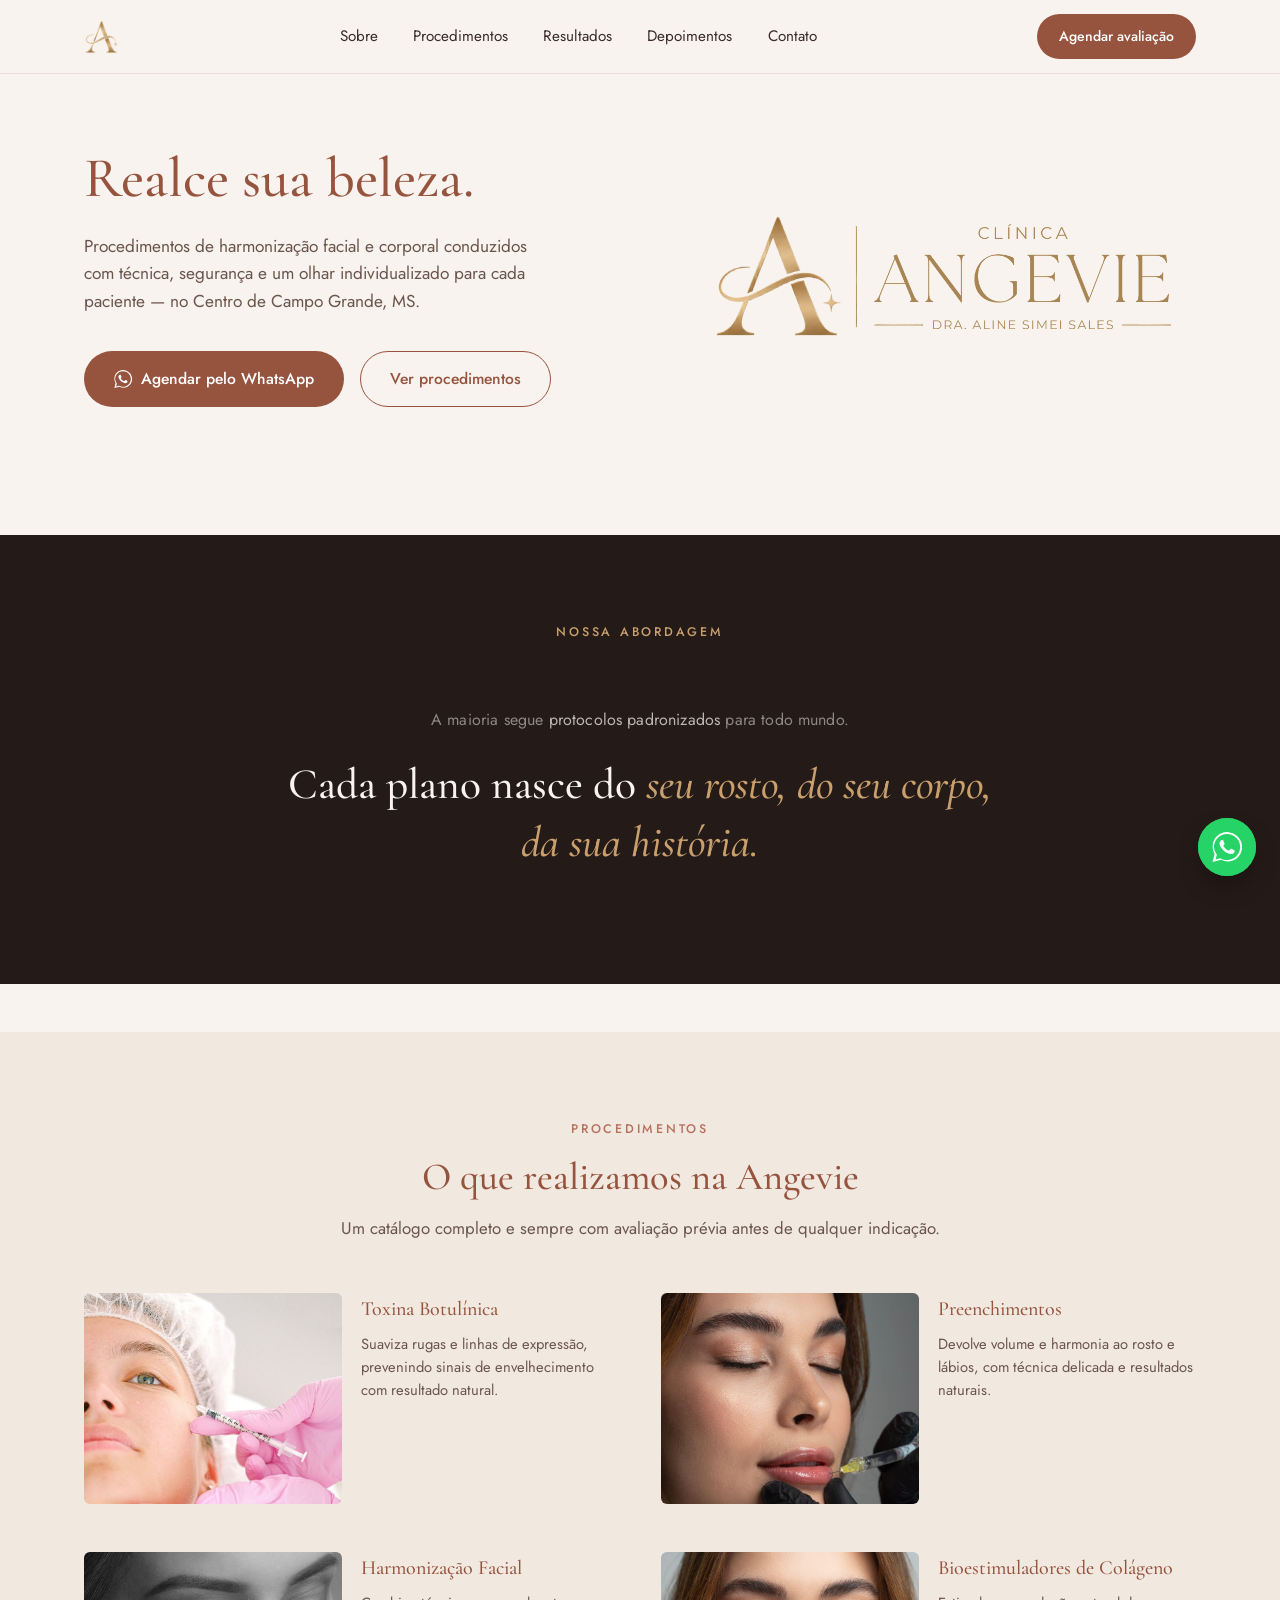
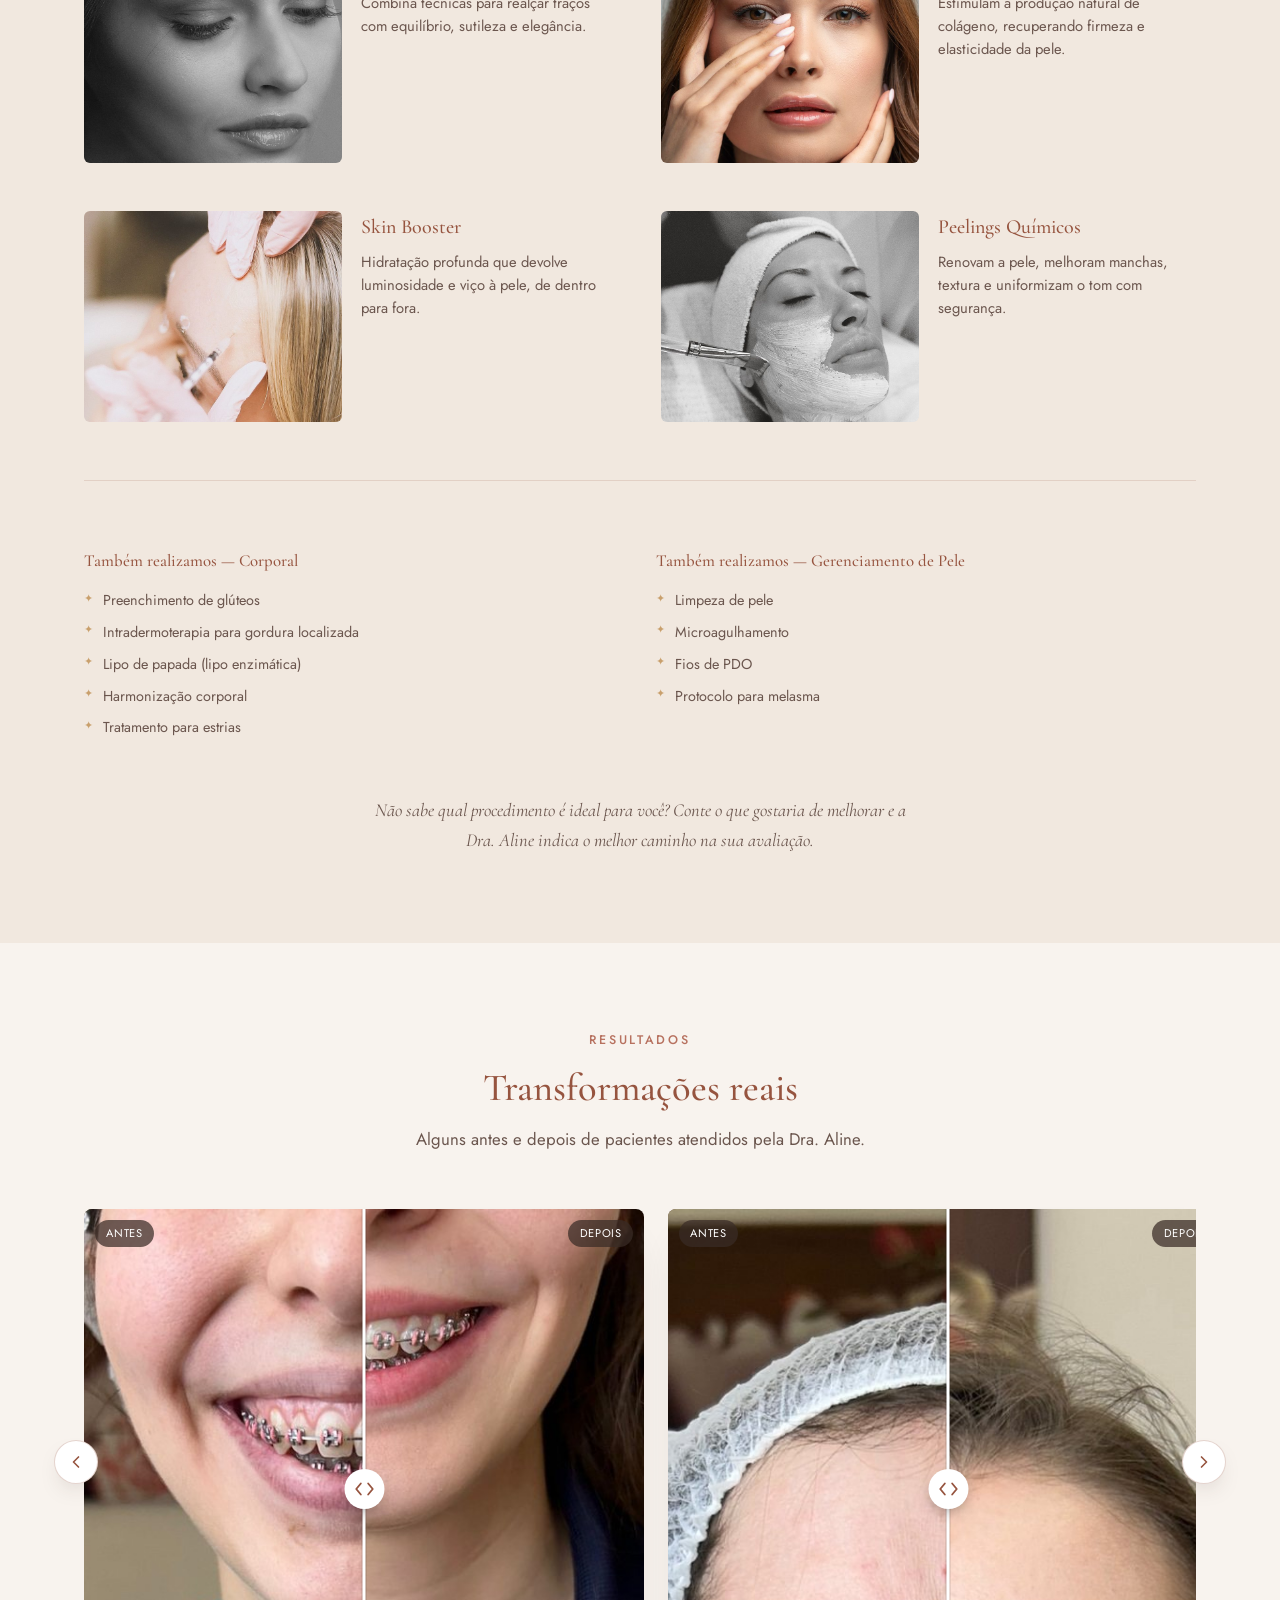
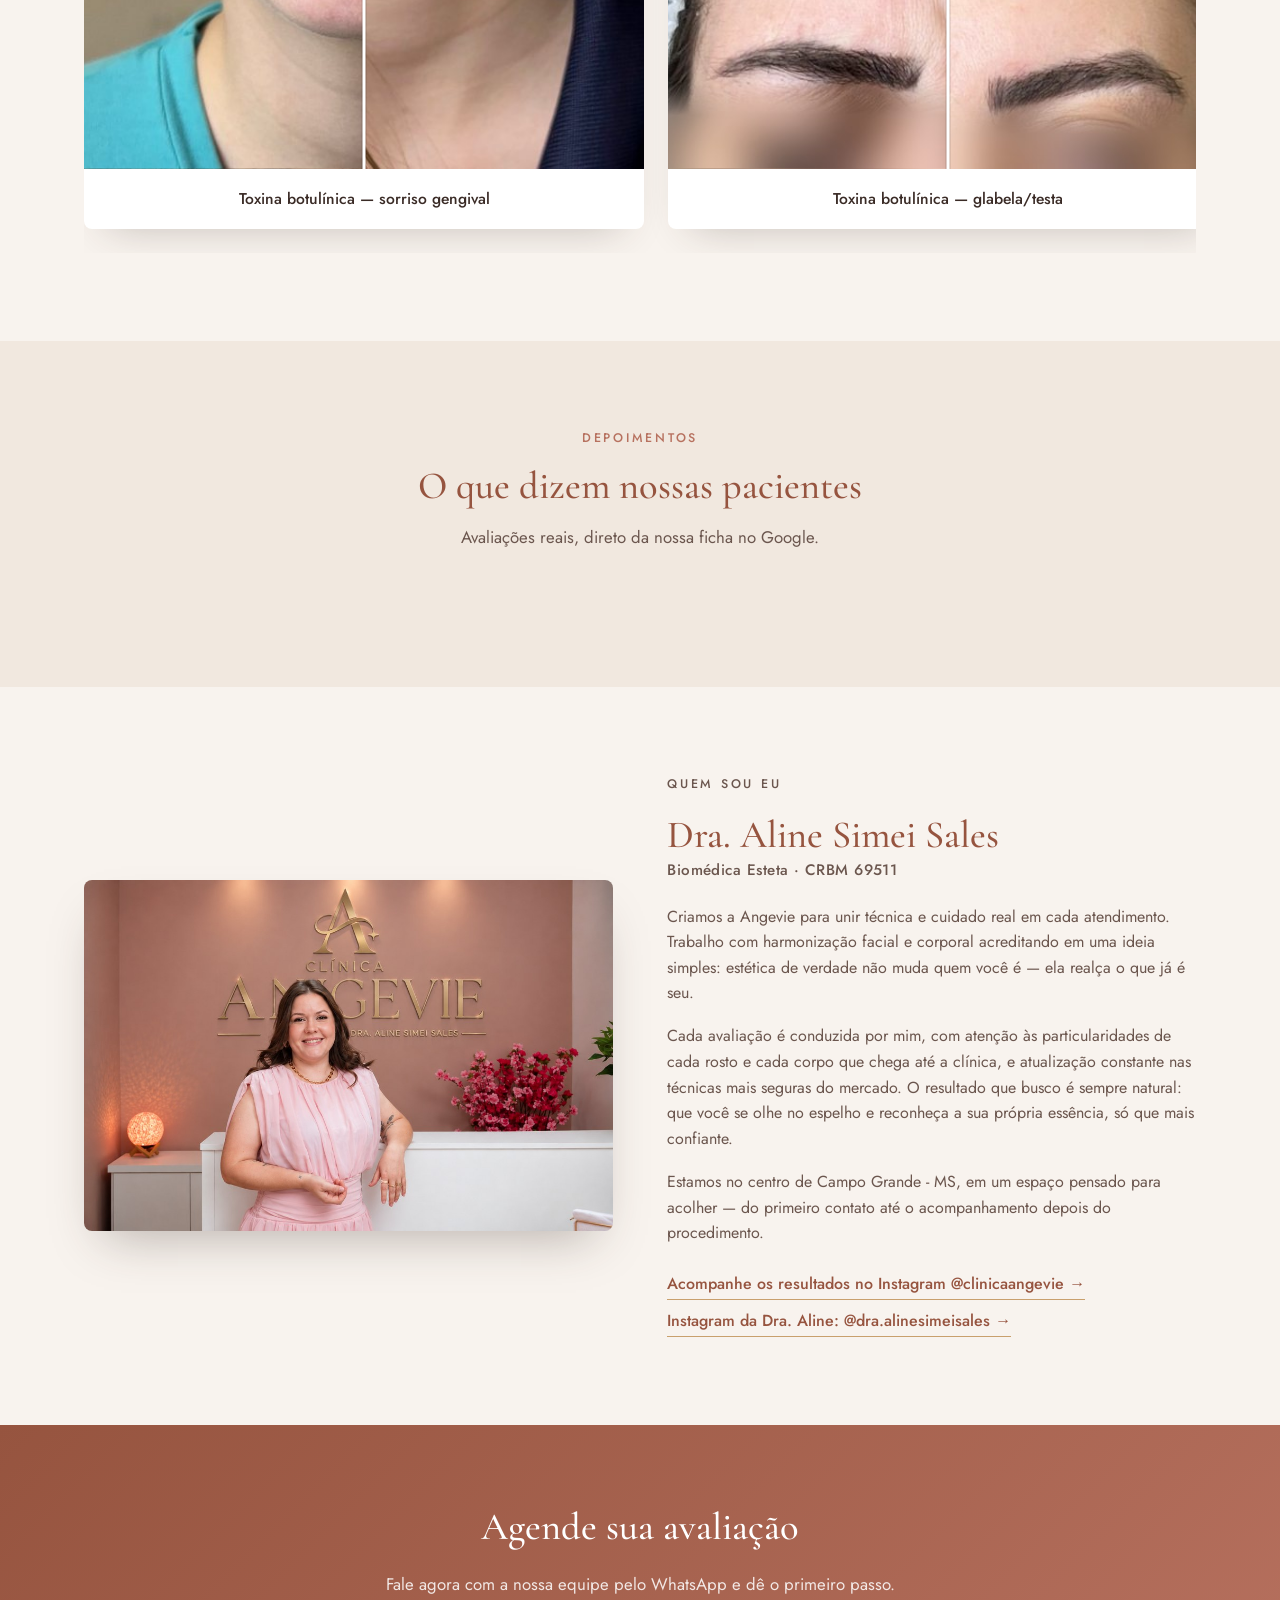
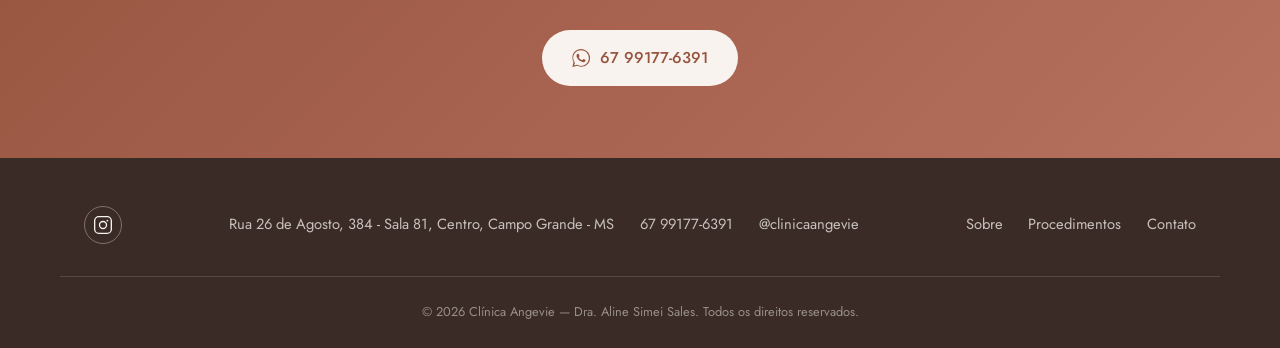
==== index.html @ ef1b6cb8 "zz" ====
<!DOCTYPE html>
<html lang="pt-BR">
<head>
<meta charset="UTF-8">
<meta name="viewport" content="width=device-width, initial-scale=1.0">
<title>Clínica Angevie | Harmonização Facial e Corporal em Campo Grande - MS</title>
<meta name="description" content="Clínica Angevie, com a Dra. Aline Simei Sales. Harmonização facial e corporal, toxina botulínica, preenchimentos, skinbooster e mais. Agende sua avaliação em Campo Grande - MS.">
<link rel="canonical" href="https://clinicangevie.com.br/">
<!-- Open Graph / redes sociais (WhatsApp, Instagram, Facebook) -->
<meta property="og:type" content="business.business">
<meta property="og:locale" content="pt_BR">
<meta property="og:site_name" content="Clínica Angevie">
<meta property="og:title" content="Clínica Angevie | Harmonização Facial e Corporal">
<meta property="og:description" content="Realce sua beleza. Valorize sua essência. Procedimentos de harmonização facial e corporal com a Dra. Aline Simei Sales, no Centro de Campo Grande - MS.">
<meta property="og:url" content="https://clinicangevie.com.br/">
<meta property="og:image" content="https://clinicangevie.com.br/assets/dra-aline.jpg">
<meta property="og:image:alt" content="Dra. Aline Simei Sales - Clínica Angevie em Campo Grande MS">
<!-- Twitter Card -->
<meta name="twitter:card" content="summary_large_image">
<meta name="twitter:title" content="Clínica Angevie | Harmonização Facial e Corporal">
<meta name="twitter:description" content="Realce sua beleza. Valorize sua essência. Agende sua avaliação no Centro de Campo Grande - MS.">
<meta name="twitter:image" content="https://clinicangevie.com.br/assets/dra-aline.jpg">
<link rel="icon" type="image/png" href="assets/logo-mark.png">
<link rel="preconnect" href="https://fonts.googleapis.com">
<link rel="preconnect" href="https://fonts.gstatic.com" crossorigin>
<link href="https://fonts.googleapis.com/css2?family=Cormorant+Garamond:ital,wght@0,400;0,500;0,600;1,500&family=Jost:wght@300;400;500;600&display=swap" rel="stylesheet">
<link rel="stylesheet" href="css/style.css">
<!-- Dados estruturados para o Google (negócio local) -->
<script type="application/ld+json">
{
"@context": "https://schema.org",
"@type": "MedicalBusiness",
"name": "Clínica Angevie",
"logo": "https://clinicangevie.com.br/assets/logo-lockup.png",
"image": [
"https://clinicangevie.com.br/assets/dra-aline.jpg",
"https://clinicangevie.com.br/assets/logo-lockup.png"
],
"url": "https://clinicangevie.com.br/",
"telephone": "+5567991776391",
"priceRange": "$$",
"address": {
"@type": "PostalAddress",
"streetAddress": "Rua 26 de Agosto, 384 - Sala 81",
"addressLocality": "Campo Grande",
"addressRegion": "MS",
"postalCode": "79002-081",
"addressCountry": "BR"
},
"sameAs": [
"https://www.instagram.com/clinicaangevie",
"https://www.instagram.com/dra.alinesimeisales"
],
"founder": {
"@type": "Person",
"name": "Aline Simei Sales",
"image": "https://clinicangevie.com.br/assets/dra-aline.jpg",
"worksFor": {
"@type": "MedicalBusiness",
"name": "Clínica Angevie"
}
}
}
</script>
</head>
<body>
<a class="skip-link" href="#conteudo">Pular para o conteúdo</a>
<!-- ===================== HEADER ===================== -->
<header class="site-header" id="topo">
<div class="container header-inner">
<a href="#" class="brand" aria-label="Clínica Angevie - início">
<img src="assets/logo-mark.png" alt="Clínica Angevie" class="brand-mark" width="35" height="34">
</a>
<nav class="main-nav" id="main-nav" aria-label="Navegação principal">
<a href="#sobre">Sobre</a>
<a href="#procedimentos">Procedimentos</a>
<a href="#resultados">Resultados</a>
<a href="#depoimentos">Depoimentos</a>
<a href="#contato">Contato</a>
</nav>
<div class="header-actions">
<a class="btn btn-primary btn-small" href="https://wa.me/5567991776391?text=Ol%C3%A1%2C%20gostaria%20de%20agendar%20uma%20avalia%C3%A7%C3%A3o%20na%20Cl%C3%ADnica%20Angevie" target="_blank" rel="noopener">Agendar avaliação</a>
<button class="nav-toggle" id="nav-toggle" aria-expanded="false" aria-controls="main-nav" aria-label="Abrir menu">
<span></span><span></span><span></span>
</button>
</div>
</div>
</header>
<main id="conteudo">
<!-- ===================== HERO ===================== -->
<section class="hero">
<div class="container hero-inner">
<div class="hero-copy">
<h1>Realce sua beleza.</h1>
<p class="hero-text">
Procedimentos de harmonização facial e corporal conduzidos com técnica,
segurança e um olhar individualizado para cada paciente — no Centro de
Campo Grande, MS.
</p>
<div class="hero-actions">
<a class="btn btn-primary" href="https://wa.me/5567991776391?text=Ol%C3%A1%2C%20gostaria%20de%20agendar%20uma%20avalia%C3%A7%C3%A3o%20na%20Cl%C3%ADnica%20Angevie" target="_blank" rel="noopener">
<svg class="icon" viewBox="0 0 24 24" fill="currentColor" aria-hidden="true"><path d="M17.472 14.382c-.297-.149-1.758-.867-2.03-.967-.273-.099-.472-.148-.67.15-.198.297-.767.966-.94 1.164-.173.198-.347.223-.644.075-.297-.15-1.255-.463-2.39-1.475-.883-.788-1.48-1.761-1.653-2.059-.173-.297-.018-.458.13-.606.134-.133.298-.347.446-.52.15-.174.198-.298.298-.497.099-.198.05-.371-.025-.52-.075-.149-.669-1.612-.916-2.207-.242-.579-.487-.5-.669-.51-.173-.008-.372-.01-.57-.01-.198 0-.52.074-.792.372-.272.297-1.04 1.016-1.04 2.479 0 1.462 1.065 2.875 1.213 3.074.149.198 2.096 3.2 5.077 4.487.709.306 1.262.489 1.694.625.712.227 1.36.195 1.871.118.571-.085 1.758-.719 2.006-1.413.248-.694.248-1.289.173-1.413-.074-.124-.272-.198-.57-.347z"/><path d="M12.05 22.5c-1.784 0-3.53-.469-5.06-1.36l-.363-.215-3.759.986 1.005-3.665-.237-.376A10.42 10.42 0 0 1 1.55 12.05C1.55 6.244 6.244 1.55 12.05 1.55c2.79 0 5.412 1.086 7.384 3.058a10.377 10.377 0 0 1 3.058 7.384c0 5.806-4.694 10.5-10.442 10.5v.008zm0-22.5C5.665 0 .5 5.165.5 11.55c0 2.036.531 4.03 1.541 5.79L.5 24l6.813-1.787a11.02 11.02 0 0 0 5.237 1.334h.005c6.384 0 11.55-5.165 11.55-11.55C24.105 5.611 18.94.446 12.05 0z"/></svg>
Agendar pelo WhatsApp
</a>
<a class="btn btn-ghost" href="#procedimentos">Ver procedimentos</a>
</div>
</div>
<div class="hero-visual" aria-hidden="true">
<img src="assets/logo-lockup.png" alt="" class="hero-logo">
</div>
</div>
</section>
<!-- ===================== DIFERENCIAIS ===================== -->
<section class="differentials" id="diferenciais">
<div class="container">
<p class="eyebrow center diff-eyebrow">Nossa abordagem</p>
<h2 class="sr-only">Diferenciais da Clínica Angevie</h2>
<div class="diff-contrast-list diff-contrast-single">
<div class="diff-contrast reveal">
<p class="diff-neg">A maioria segue <em>protocolos padronizados</em> para todo mundo.</p>
<p class="diff-pos">Cada plano nasce do <em>seu rosto, do seu corpo, da sua história.</em></p>
</div>
</div>
</div>
</section>
<!-- ===================== PROCEDIMENTOS ===================== -->
<section class="procedures" id="procedimentos">
<div class="container">
<p class="eyebrow center">Procedimentos</p>
<h2 class="section-title center">O que realizamos na Angevie</h2>
<p class="section-subtitle center">
Um catálogo completo e sempre com avaliação prévia antes de qualquer indicação.
</p>
<div class="proc-features">
<div class="proc-feature reveal">
<div class="proc-feature-media">
<img src="assets/procedures/toxina-botulinica.jpg" alt="Toxina botulínica na Clínica Angevie" loading="lazy">
</div>
<div class="proc-feature-copy">
<h3>Toxina Botulínica</h3>
<p>Suaviza rugas e linhas de expressão, prevenindo sinais de envelhecimento com resultado natural.</p>
</div>
</div>
<div class="proc-feature reveal">
<div class="proc-feature-media">
<img src="assets/procedures/preenchimentos.jpg" alt="Preenchimentos na Clínica Angevie" loading="lazy">
</div>
<div class="proc-feature-copy">
<h3>Preenchimentos</h3>
<p>Devolve volume e harmonia ao rosto e lábios, com técnica delicada e resultados naturais.</p>
</div>
</div>
<div class="proc-feature reveal">
<div class="proc-feature-media">
<img src="assets/procedures/harmonizacao-facial.jpg" alt="Harmonização facial na Clínica Angevie" loading="lazy">
</div>
<div class="proc-feature-copy">
<h3>Harmonização Facial</h3>
<p>Combina técnicas para realçar traços com equilíbrio, sutileza e elegância.</p>
</div>
</div>
<div class="proc-feature reveal">
<div class="proc-feature-media">
<img src="assets/procedures/bioestimuladores.jpg" alt="Bioestimuladores de colágeno na Clínica Angevie" loading="lazy">
</div>
<div class="proc-feature-copy">
<h3>Bioestimuladores de Colágeno</h3>
<p>Estimulam a produção natural de colágeno, recuperando firmeza e elasticidade da pele.</p>
</div>
</div>
<div class="proc-feature reveal">
<div class="proc-feature-media">
<img src="assets/procedures/skin-booster.jpg" alt="Skin booster na Clínica Angevie" loading="lazy">
</div>
<div class="proc-feature-copy">
<h3>Skin Booster</h3>
<p>Hidratação profunda que devolve luminosidade e viço à pele, de dentro para fora.</p>
</div>
</div>
<div class="proc-feature reveal">
<div class="proc-feature-media">
<img src="assets/procedures/peeling-quimico.jpg" alt="Peeling químico na Clínica Angevie" loading="lazy">
</div>
<div class="proc-feature-copy">
<h3>Peelings Químicos</h3>
<p>Renovam a pele, melhoram manchas, textura e uniformizam o tom com segurança.</p>
</div>
</div>
</div>
<div class="procedures-more reveal">
<div class="procedures-more-col">
<h4>Também realizamos — Corporal</h4>
<ul>
<li>Preenchimento de glúteos</li>
<li>Intradermoterapia para gordura localizada</li>
<li>Lipo de papada (lipo enzimática)</li>
<li>Harmonização corporal</li>
<li>Tratamento para estrias</li>
</ul>
</div>
<div class="procedures-more-col">
<h4>Também realizamos — Gerenciamento de Pele</h4>
<ul>
<li>Limpeza de pele</li>
<li>Microagulhamento</li>
<li>Fios de PDO</li>
<li>Protocolo para melasma</li>
</ul>
</div>
</div>
<p class="procedures-note">
Não sabe qual procedimento é ideal para você? Conte o que gostaria de melhorar
e a Dra. Aline indica o melhor caminho na sua avaliação.
</p>
</div>
</section>
<!-- ===================== RESULTADOS ===================== -->
<section class="results" id="resultados">
<div class="container">
<p class="eyebrow center">Resultados</p>
<h2 class="section-title center">Transformações reais</h2>
<p class="section-subtitle center">
Alguns antes e depois de pacientes atendidos pela Dra. Aline.
</p>
</div>
<div class="results-carousel-wrap reveal">
<button class="carousel-btn carousel-prev" type="button" aria-label="Ver resultado anterior">
<svg viewBox="0 0 24 24" fill="none" xmlns="http://www.w3.org/2000/svg" aria-hidden="true"><path d="M15 6l-6 6 6 6" stroke="currentColor" stroke-width="2" stroke-linecap="round" stroke-linejoin="round"/></svg>
</button>
<div class="results-carousel" id="results-carousel">
<article class="result-card">
<div class="compare-slider" data-compare>
<img class="compare-img compare-after" src="assets/results/1-after.jpg" alt="Depois da toxina botulínica para sorriso gengival" loading="lazy">
<img class="compare-img compare-before" src="assets/results/1-before.jpg" alt="Antes da toxina botulínica para sorriso gengival" loading="lazy">
<span class="compare-tag compare-tag-before">Antes</span>
<span class="compare-tag compare-tag-after">Depois</span>
<div class="compare-handle"><svg viewBox="0 0 24 24" fill="none" xmlns="http://www.w3.org/2000/svg"><path d="M8 6l-5 6 5 6M16 6l5 6-5 6" stroke="currentColor" stroke-width="2" stroke-linecap="round" stroke-linejoin="round"/></svg></div>
</div>
<p class="result-caption">Toxina botulínica — sorriso gengival</p>
</article>
<article class="result-card">
<div class="compare-slider" data-compare>
<img class="compare-img compare-after" src="assets/results/2-after.jpg" alt="Depois da toxina botulínica na glabela" loading="lazy">
<img class="compare-img compare-before" src="assets/results/2-before.jpg" alt="Antes da toxina botulínica na glabela" loading="lazy">
<span class="compare-tag compare-tag-before">Antes</span>
<span class="compare-tag compare-tag-after">Depois</span>
<div class="compare-handle"><svg viewBox="0 0 24 24" fill="none" xmlns="http://www.w3.org/2000/svg"><path d="M8 6l-5 6 5 6M16 6l5 6-5 6" stroke="currentColor" stroke-width="2" stroke-linecap="round" stroke-linejoin="round"/></svg></div>
</div>
<p class="result-caption">Toxina botulínica — glabela/testa</p>
</article>
<article class="result-card">
<div class="compare-slider" data-compare>
<img class="compare-img compare-after" src="assets/results/3-after.jpg" alt="Depois da toxina botulínica nas linhas de expressão da testa" loading="lazy">
<img class="compare-img compare-before" src="assets/results/3-before.jpg" alt="Antes da toxina botulínica nas linhas de expressão da testa" loading="lazy">
<span class="compare-tag compare-tag-before">Antes</span>
<span class="compare-tag compare-tag-after">Depois</span>
<div class="compare-handle"><svg viewBox="0 0 24 24" fill="none" xmlns="http://www.w3.org/2000/svg"><path d="M8 6l-5 6 5 6M16 6l5 6-5 6" stroke="currentColor" stroke-width="2" stroke-linecap="round" stroke-linejoin="round"/></svg></div>
</div>
<p class="result-caption">Toxina botulínica — linhas de expressão da testa</p>
</article>
<article class="result-card">
<div class="compare-slider" data-compare>
<img class="compare-img compare-after" src="assets/results/5-after.jpg" alt="Depois da harmonização facial" loading="lazy">
<img class="compare-img compare-before" src="assets/results/5-before.jpg" alt="Antes da harmonização facial" loading="lazy">
<span class="compare-tag compare-tag-before">Antes</span>
<span class="compare-tag compare-tag-after">Depois</span>
<div class="compare-handle"><svg viewBox="0 0 24 24" fill="none" xmlns="http://www.w3.org/2000/svg"><path d="M8 6l-5 6 5 6M16 6l5 6-5 6" stroke="currentColor" stroke-width="2" stroke-linecap="round" stroke-linejoin="round"/></svg></div>
</div>
<p class="result-caption">Harmonização facial</p>
</article>
<article class="result-card">
<div class="compare-slider" data-compare>
<img class="compare-img compare-after" src="assets/results/7-after.jpg" alt="Depois do preenchimento labial" loading="lazy">
<img class="compare-img compare-before" src="assets/results/7-before.jpg" alt="Antes do preenchimento labial" loading="lazy">
<span class="compare-tag compare-tag-before">Antes</span>
<span class="compare-tag compare-tag-after">Depois</span>
<div class="compare-handle"><svg viewBox="0 0 24 24" fill="none" xmlns="http://www.w3.org/2000/svg"><path d="M8 6l-5 6 5 6M16 6l5 6-5 6" stroke="currentColor" stroke-width="2" stroke-linecap="round" stroke-linejoin="round"/></svg></div>
</div>
<p class="result-caption">Preenchimento labial</p>
</article>
<article class="result-card">
<div class="compare-slider" data-compare>
<img class="compare-img compare-after" src="assets/results/8-after.jpg" alt="Depois da projeção de mento" loading="lazy">
<img class="compare-img compare-before" src="assets/results/8-before.jpg" alt="Antes da projeção de mento" loading="lazy">
<span class="compare-tag compare-tag-before">Antes</span>
<span class="compare-tag compare-tag-after">Depois</span>
<div class="compare-handle"><svg viewBox="0 0 24 24" fill="none" xmlns="http://www.w3.org/2000/svg"><path d="M8 6l-5 6 5 6M16 6l5 6-5 6" stroke="currentColor" stroke-width="2" stroke-linecap="round" stroke-linejoin="round"/></svg></div>
</div>
<p class="result-caption">Projeção de mento</p>
</article>
</div>
<button class="carousel-btn carousel-next" type="button" aria-label="Ver próximo resultado">
<svg viewBox="0 0 24 24" fill="none" xmlns="http://www.w3.org/2000/svg" aria-hidden="true"><path d="M9 6l6 6-6 6" stroke="currentColor" stroke-width="2" stroke-linecap="round" stroke-linejoin="round"/></svg>
</button>
</div>
</section>
<!-- ===================== DEPOIMENTOS (Google Reviews) ===================== -->
<section class="testimonials" id="depoimentos">
<div class="container">
<p class="eyebrow center">Depoimentos</p>
<h2 class="section-title center">O que dizem nossas pacientes</h2>
<p class="section-subtitle center">
Avaliações reais, direto da nossa ficha no Google.
</p>
<div class="testimonials-widget reveal">
<div id="featurable-3426d972-aea6-4113-9ca9-8775927d293a" data-featurable-async data-location-code="pt-BR"></div>
<script src="https://featurable.com/assets/bundle.js" defer charset="UTF-8"></script>
</div>
</div>
</section>
<!-- ===================== SOBRE ===================== -->
<section class="about" id="sobre">
<div class="container about-inner">
<div class="about-photo reveal-photo">
<img src="assets/dra-aline.jpg" alt="Dra. Aline Simei Sales, na Clínica Angevie">
</div>
<div class="about-copy reveal">
<p class="eyebrow">Quem sou eu</p>
<h2 class="section-title">Dra. Aline Simei Sales</h2>
<p class="about-credential">Biomédica Esteta · CRBM 69511</p>
<p>
Criamos a Angevie para unir técnica e cuidado
real em cada atendimento. Trabalho com harmonização facial e corporal
acreditando em uma ideia simples: estética de verdade não muda quem você é —
ela realça o que já é seu.
</p>
<p>
Cada avaliação é conduzida por mim, com atenção às particularidades de cada
rosto e cada corpo que chega até a clínica, e atualização constante nas
técnicas mais seguras do mercado. O resultado que busco é sempre natural:
que você se olhe no espelho e reconheça a sua própria essência, só que mais
confiante.
</p>
<p>
Estamos no centro de Campo Grande - MS, em um espaço pensado para acolher —
do primeiro contato até o acompanhamento depois do procedimento.
</p>
<div class="about-socials">
<a class="text-link" href="https://www.instagram.com/clinicaangevie" target="_blank" rel="noopener">
Acompanhe os resultados no Instagram @clinicaangevie →
</a>
<a class="text-link" href="https://www.instagram.com/dra.alinesimeisales" target="_blank" rel="noopener">
Instagram da Dra. Aline: @dra.alinesimeisales →
</a>
</div>
</div>
</div>
</section>
<!-- ===================== CTA FINAL ===================== -->
<section class="cta-band" id="contato">
<div class="container cta-inner">
<h2>Agende sua avaliação</h2>
<p>Fale agora com a nossa equipe pelo WhatsApp e dê o primeiro passo.</p>
<a class="btn btn-light" href="https://wa.me/5567991776391?text=Ol%C3%A1%2C%20gostaria%20de%20agendar%20uma%20avalia%C3%A7%C3%A3o%20na%20Cl%C3%ADnica%20Angevie" target="_blank" rel="noopener">
<svg class="icon" viewBox="0 0 24 24" fill="currentColor" aria-hidden="true"><path d="M17.472 14.382c-.297-.149-1.758-.867-2.03-.967-.273-.099-.472-.148-.67.15-.198.297-.767.966-.94 1.164-.173.198-.347.223-.644.075-.297-.15-1.255-.463-2.39-1.475-.883-.788-1.48-1.761-1.653-2.059-.173-.297-.018-.458.13-.606.134-.133.298-.347.446-.52.15-.174.198-.298.298-.497.099-.198.05-.371-.025-.52-.075-.149-.669-1.612-.916-2.207-.242-.579-.487-.5-.669-.51-.173-.008-.372-.01-.57-.01-.198 0-.52.074-.792.372-.272.297-1.04 1.016-1.04 2.479 0 1.462 1.065 2.875 1.213 3.074.149.198 2.096 3.2 5.077 4.487.709.306 1.262.489 1.694.625.712.227 1.36.195 1.871.118.571-.085 1.758-.719 2.006-1.413.248-.694.248-1.289.173-1.413-.074-.124-.272-.198-.57-.347z"/><path d="M12.05 22.5c-1.784 0-3.53-.469-5.06-1.36l-.363-.215-3.759.986 1.005-3.665-.237-.376A10.42 10.42 0 0 1 1.55 12.05C1.55 6.244 6.244 1.55 12.05 1.55c2.79 0 5.412 1.086 7.384 3.058a10.377 10.377 0 0 1 3.058 7.384c0 5.806-4.694 10.5-10.442 10.5v.008zm0-22.5C5.665 0 .5 5.165.5 11.55c0 2.036.531 4.03 1.541 5.79L.5 24l6.813-1.787a11.02 11.02 0 0 0 5.237 1.334h.005c6.384 0 11.55-5.165 11.55-11.55C24.105 5.611 18.94.446 12.05 0z"/></svg>
67 99177-6391
</a>
</div>
</section>
</main>
<!-- ===================== FOOTER ===================== -->
<footer class="site-footer">
<div class="container footer-inner">
<div class="footer-brand">
<a href="https://www.instagram.com/dra.alinesimeisales" target="_blank" rel="noopener" aria-label="Instagram da Dra. Aline Simei Sales" class="footer-social">
<svg viewBox="0 0 24 24" fill="none" xmlns="http://www.w3.org/2000/svg" aria-hidden="true"><rect x="2" y="2" width="20" height="20" rx="5" stroke="currentColor" stroke-width="1.6"/><circle cx="12" cy="12" r="4.2" stroke="currentColor" stroke-width="1.6"/><circle cx="17.3" cy="6.7" r="1.1" fill="currentColor"/></svg>
</a>
</div>
<ul class="footer-info">
<li>Rua 26 de Agosto, 384 - Sala 81, Centro, Campo Grande - MS</li>
<li><a href="https://wa.me/5567991776391">67 99177-6391</a></li>
<li><a href="https://www.instagram.com/clinicaangevie" target="_blank" rel="noopener">@clinicaangevie</a></li>
</ul>
<nav class="footer-nav" aria-label="Navegação do rodapé">
<a href="#sobre">Sobre</a>
<a href="#procedimentos">Procedimentos</a>
<a href="#contato">Contato</a>
</nav>
</div>
<p class="footer-copy">© <span id="year"></span> Clínica Angevie — Dra. Aline Simei Sales. Todos os direitos reservados.</p>
</footer>
<!-- ===================== BOTÃO FLUTUANTE WHATSAPP ===================== -->
<a href="https://wa.me/5567991776391?text=Ol%C3%A1%2C%20gostaria%20de%20agendar%20uma%20avalia%C3%A7%C3%A3o%20na%20Cl%C3%ADnica%20Angevie" target="_blank" rel="noopener" class="whatsapp-float" aria-label="Falar no WhatsApp">
<svg viewBox="0 0 24 24" fill="currentColor" xmlns="http://www.w3.org/2000/svg" aria-hidden="true"><path d="M17.472 14.382c-.297-.149-1.758-.867-2.03-.967-.273-.099-.472-.148-.67.15-.198.297-.767.966-.94 1.164-.173.198-.347.223-.644.075-.297-.15-1.255-.463-2.39-1.475-.883-.788-1.48-1.761-1.653-2.059-.173-.297-.018-.458.13-.606.134-.133.298-.347.446-.52.15-.174.198-.298.298-.497.099-.198.05-.371-.025-.52-.075-.149-.669-1.612-.916-2.207-.242-.579-.487-.5-.669-.51-.173-.008-.372-.01-.57-.01-.198 0-.52.074-.792.372-.272.297-1.04 1.016-1.04 2.479 0 1.462 1.065 2.875 1.213 3.074.149.198 2.096 3.2 5.077 4.487.709.306 1.262.489 1.694.625.712.227 1.36.195 1.871.118.571-.085 1.758-.719 2.006-1.413.248-.694.248-1.289.173-1.413-.074-.124-.272-.198-.57-.347z"/><path d="M12.05 22.5c-1.784 0-3.53-.469-5.06-1.36l-.363-.215-3.759.986 1.005-3.665-.237-.376A10.42 10.42 0 0 1 1.55 12.05C1.55 6.244 6.244 1.55 12.05 1.55c2.79 0 5.412 1.086 7.384 3.058a10.377 10.377 0 0 1 3.058 7.384c0 5.806-4.694 10.5-10.442 10.5v.008zm0-22.5C5.665 0 .5 5.165.5 11.55c0 2.036.531 4.03 1.541 5.79L.5 24l6.813-1.787a11.02 11.02 0 0 0 5.237 1.334h.005c6.384 0 11.55-5.165 11.55-11.55C24.105 5.611 18.94.446 12.05 0z"/></svg>
</a>
<script>
document.getElementById('year').textContent = new Date().getFullYear();
const navToggle = document.getElementById('nav-toggle');
const mainNav = document.getElementById('main-nav');
navToggle.addEventListener('click', () => {
const isOpen = mainNav.classList.toggle('is-open');
navToggle.setAttribute('aria-expanded', isOpen);
});
mainNav.querySelectorAll('a').forEach(link => {
link.addEventListener('click', () => {
mainNav.classList.remove('is-open');
navToggle.setAttribute('aria-expanded', 'false');
});
});
const carousel = document.getElementById('results-carousel');
if (carousel) {
const scrollByCard = (dir) => {
const card = carousel.querySelector('.result-card');
const gap = 24;
const amount = card ? (card.offsetWidth + gap) * dir : 300 * dir;
const maxScroll = carousel.scrollWidth - carousel.clientWidth;
const next = carousel.scrollLeft + amount;
if (next > maxScroll - 5) {
carousel.scrollTo({ left: 0, behavior: 'smooth' });
} else if (next < 5 && dir < 0) {
carousel.scrollTo({ left: maxScroll, behavior: 'smooth' });
} else {
carousel.scrollBy({ left: amount, behavior: 'smooth' });
}
};
document.querySelector('.carousel-prev').addEventListener('click', () => scrollByCard(-1));
document.querySelector('.carousel-next').addEventListener('click', () => scrollByCard(1));
}

/* Antes/depois arrastável */
document.querySelectorAll('[data-compare]').forEach((slider) => {
  const before = slider.querySelector('.compare-before');
  const handle = slider.querySelector('.compare-handle');
  let dragging = false;

  const setPosition = (percent) => {
    const clamped = Math.max(0, Math.min(100, percent));
    before.style.clipPath = `inset(0 ${100 - clamped}% 0 0)`;
    handle.style.left = clamped + '%';
  };

  const percentFromEvent = (clientX) => {
    const rect = slider.getBoundingClientRect();
    return ((clientX - rect.left) / rect.width) * 100;
  };

  const onMove = (e) => {
    if (!dragging) return;
    const clientX = e.touches ? e.touches[0].clientX : e.clientX;
    setPosition(percentFromEvent(clientX));
  };
  const stopDrag = () => { dragging = false; };
  const startDrag = (e) => {
    dragging = true;
    const clientX = e.touches ? e.touches[0].clientX : e.clientX;
    setPosition(percentFromEvent(clientX));
  };

  slider.addEventListener('mousedown', startDrag);
  slider.addEventListener('touchstart', startDrag, { passive: true });
  window.addEventListener('mousemove', onMove);
  window.addEventListener('touchmove', onMove, { passive: true });
  window.addEventListener('mouseup', stopDrag);
  window.addEventListener('touchend', stopDrag);
});

/* Cabeçalho encolhe ao rolar */
const siteHeader = document.querySelector('.site-header');
const onScrollHeader = () => {
  siteHeader.classList.toggle('is-scrolled', window.scrollY > 40);
};
window.addEventListener('scroll', onScrollHeader, { passive: true });
onScrollHeader();

/* Seções aparecem suavemente ao rolar */
const revealEls = document.querySelectorAll('.reveal, .reveal-photo');
if ('IntersectionObserver' in window && revealEls.length) {
  const revealObserver = new IntersectionObserver((entries) => {
    entries.forEach((entry) => {
      if (entry.isIntersecting) {
        entry.target.classList.add('is-visible');
        revealObserver.unobserve(entry.target);
      }
    });
  }, { threshold: 0.15, rootMargin: '0px 0px -40px 0px' });
  revealEls.forEach((el) => revealObserver.observe(el));
} else {
  revealEls.forEach((el) => el.classList.add('is-visible'));
}
</script>
</body>
</html>
---- css/style.css ----
/* =========================================================
   CLÍNICA ANGEVIE — LANDING PAGE
   Paleta e tipografia baseadas na identidade visual da clínica
   ========================================================= */

:root {
  --cream:        #F8F3EE;
  --cream-alt:    #F1E8DF;
  --white:        #FFFFFF;
  --terracotta:   #B7715F;
  --terracotta-deep: #96543F;
  --gold:         #C9A06D;
  --ink:          #3A2B26;
  --ink-soft:     #6B564E;
  --ink-deep:     #241A17;

  --font-display: 'Cormorant Garamond', serif;
  --font-body: 'Jost', sans-serif;

  --container-w: 1160px;
}

/* ---------- Reset ---------- */
*, *::before, *::after { box-sizing: border-box; }
html { scroll-behavior: smooth; }
body {
  margin: 0;
  font-family: var(--font-body);
  color: var(--ink);
  background: var(--cream);
  -webkit-font-smoothing: antialiased;
  line-height: 1.6;
}
img { max-width: 100%; display: block; }
a { color: inherit; text-decoration: none; }
ul { margin: 0; padding: 0; list-style: none; }
h1, h2, h3 { font-family: var(--font-display); font-weight: 500; margin: 0; color: var(--terracotta-deep); }
p { margin: 0; }

@media (prefers-reduced-motion: reduce) {
  html { scroll-behavior: auto; }
  * { animation-duration: 0.01ms !important; transition-duration: 0.01ms !important; }
}

:focus-visible {
  outline: 2px solid var(--terracotta-deep);
  outline-offset: 3px;
}

.sr-only {
  position: absolute;
  width: 1px;
  height: 1px;
  padding: 0;
  margin: -1px;
  overflow: hidden;
  clip: rect(0, 0, 0, 0);
  white-space: nowrap;
  border: 0;
}

.skip-link {
  position: absolute;
  left: -999px;
  top: 0;
  background: var(--ink);
  color: var(--white);
  padding: 0.75rem 1.25rem;
  z-index: 1000;
}
.skip-link:focus { left: 1rem; top: 1rem; }

.container {
  max-width: var(--container-w);
  margin: 0 auto;
  padding: 0 1.5rem;
}

/* ---------- Shared bits ---------- */
.eyebrow {
  font-family: var(--font-body);
  letter-spacing: 0.22em;
  text-transform: uppercase;
  font-size: 0.78rem;
  color: var(--terracotta);
  font-weight: 500;
  margin-bottom: 0.9rem;
}
.eyebrow.center { text-align: center; }

.section-title {
  font-size: clamp(1.9rem, 3vw, 2.6rem);
  line-height: 1.2;
}
.section-title.center { text-align: center; }

.section-subtitle {
  max-width: 640px;
  color: var(--ink-soft);
  margin-top: 0.9rem;
  font-size: 1.05rem;
}
.section-subtitle.center { margin-left: auto; margin-right: auto; text-align: center; }

.btn {
  display: inline-flex;
  align-items: center;
  gap: 0.6rem;
  padding: 0.9rem 1.8rem;
  border-radius: 999px;
  font-family: var(--font-body);
  font-weight: 500;
  font-size: 0.98rem;
  border: 1px solid transparent;
  transition: background-color 0.2s ease, color 0.2s ease, border-color 0.2s ease;
  cursor: pointer;
}
.btn .icon { width: 18px; height: 18px; flex-shrink: 0; }
.btn-primary {
  background: var(--terracotta-deep);
  color: var(--white);
}
.btn-primary:hover { background: var(--terracotta); }
.btn-ghost {
  background: transparent;
  color: var(--terracotta-deep);
  border-color: var(--terracotta-deep);
}
.btn-ghost:hover { background: var(--terracotta-deep); color: var(--white); }
.btn-light {
  background: var(--cream);
  color: var(--terracotta-deep);
}
.btn-light:hover { background: var(--white); }
.btn-small { padding: 0.62rem 1.3rem; font-size: 0.88rem; }

.text-link {
  display: inline-block;
  margin-top: 1.6rem;
  color: var(--terracotta-deep);
  font-weight: 500;
  border-bottom: 1px solid var(--gold);
  padding-bottom: 2px;
}
.text-link:hover { color: var(--terracotta); }

.about-socials {
  display: flex;
  flex-direction: column;
  align-items: flex-start;
  gap: 0.5rem;
}
.about-socials .text-link { margin-top: 0; width: fit-content; }
.about-socials { margin-top: 1.6rem; }

/* ---------- Header ---------- */
.site-header {
  position: sticky;
  top: 0;
  z-index: 100;
  background: rgba(248, 243, 238, 0.9);
  backdrop-filter: blur(8px);
  border-bottom: 1px solid rgba(150, 84, 63, 0.12);
  transition: box-shadow 0.3s ease;
}
.site-header.is-scrolled {
  box-shadow: 0 8px 24px -16px rgba(58, 43, 38, 0.25);
}
.header-inner {
  display: flex;
  align-items: center;
  justify-content: space-between;
  padding-top: 0.9rem;
  padding-bottom: 0.9rem;
  transition: padding 0.3s ease;
}
.site-header.is-scrolled .header-inner {
  padding-top: 0.55rem;
  padding-bottom: 0.55rem;
}
.brand-mark { transition: height 0.3s ease; }
.site-header.is-scrolled .brand-mark { height: 27px; }
.brand {
  display: flex;
  align-items: center;
  gap: 0.6rem;
}
.brand-mark { height: 34px; width: auto; }
.brand-name {
  font-family: var(--font-display);
  font-size: 1.5rem;
  color: var(--terracotta-deep);
  letter-spacing: 0.02em;
}
.main-nav {
  display: flex;
  gap: 2.2rem;
}
.main-nav a {
  font-size: 0.95rem;
  color: var(--ink);
  position: relative;
}
.main-nav a:hover { color: var(--terracotta-deep); }

.header-actions { display: flex; align-items: center; gap: 1rem; }

.nav-toggle {
  display: none;
  flex-direction: column;
  justify-content: center;
  gap: 5px;
  width: 32px;
  height: 32px;
  background: none;
  border: none;
  cursor: pointer;
  padding: 0;
}
.nav-toggle span {
  display: block;
  height: 2px;
  background: var(--terracotta-deep);
  border-radius: 2px;
}

/* ---------- Hero ---------- */
.hero {
  padding: 4.5rem 0 5rem;
  overflow: hidden;
}
.hero-inner {
  display: grid;
  grid-template-columns: 1.05fr 0.95fr;
  align-items: center;
  gap: 3rem;
}
.hero h1 {
  font-size: clamp(2.4rem, 4.4vw, 3.6rem);
  line-height: 1.14;
  margin-bottom: 1.4rem;
}
.hero-text {
  max-width: 46ch;
  color: var(--ink-soft);
  font-size: 1.08rem;
}
.hero-actions {
  display: flex;
  flex-wrap: wrap;
  gap: 1rem;
  margin-top: 2.2rem;
}
.hero-badges {
  display: flex;
  flex-wrap: wrap;
  gap: 1.6rem;
  margin-top: 2.6rem;
  padding-top: 1.6rem;
  border-top: 1px solid rgba(150, 84, 63, 0.16);
}
.hero-badges li {
  font-size: 0.85rem;
  color: var(--ink-soft);
  letter-spacing: 0.03em;
  position: relative;
  padding-left: 1.1rem;
}
.hero-badges li::before {
  content: "";
  position: absolute;
  left: 0;
  top: 0.45em;
  width: 6px;
  height: 6px;
  background: var(--gold);
  border-radius: 50%;
}

.hero-visual {
  display: flex;
  justify-content: center;
  align-items: center;
}
.hero-logo {
  width: min(480px, 92%);
}

/* ---------- Differentials ---------- */
.differentials {
  background: var(--ink-deep);
  padding: 5.5rem 0 6rem;
  margin: 3rem 0;
}
.diff-eyebrow {
  color: var(--gold);
  margin-bottom: 3rem;
}
.diff-contrast-list {
  max-width: 720px;
  margin: 0 auto;
}
.diff-contrast {
  text-align: center;
  padding: 2.6rem 0;
  border-bottom: 1px solid rgba(201, 160, 109, 0.22);
}
.diff-contrast:last-child { border-bottom: none; }
.diff-neg {
  font-family: var(--font-body);
  font-size: 0.95rem;
  letter-spacing: 0.01em;
  color: rgba(248, 243, 238, 0.5);
  margin-bottom: 0.9rem;
}
.diff-neg em {
  font-style: normal;
  color: rgba(248, 243, 238, 0.72);
}
.diff-pos {
  font-family: var(--font-display);
  font-size: clamp(1.5rem, 2.6vw, 2.1rem);
  font-weight: 500;
  color: var(--cream);
  line-height: 1.35;
}
.diff-contrast-single .diff-contrast {
  border-bottom: none;
  padding: 1rem 0;
}
.diff-contrast-single .diff-neg {
  font-size: 1rem;
  margin-bottom: 1.4rem;
}
.diff-contrast-single .diff-pos {
  font-size: clamp(1.9rem, 3.4vw, 2.8rem);
}
.diff-pos em {
  font-style: italic;
  color: var(--gold);
}

/* ---------- Procedures ---------- */
.procedures {
  background: var(--cream-alt);
  padding: 5.5rem 0;
}
.proc-features {
  margin-top: 3.2rem;
  display: grid;
  grid-template-columns: repeat(2, 1fr);
  gap: 3rem 2.6rem;
}
.proc-feature {
  display: flex;
  align-items: flex-start;
  gap: 1.2rem;
}
.proc-feature-media {
  flex: 0 0 258px;
  width: 258px;
  height: 211px;
  border-radius: 6px;
  overflow: hidden;
}
.proc-feature-media img {
  width: 100%;
  height: 100%;
  object-fit: cover;
}
.proc-feature-copy h3 {
  font-size: 1.25rem;
  margin-bottom: 0.5rem;
}
.proc-feature-copy p {
  font-size: 0.92rem;
  color: var(--ink-soft);
  line-height: 1.55;
}
.procedures-more {
  margin-top: 3.6rem;
  padding-top: 2.8rem;
  border-top: 1px solid rgba(150, 84, 63, 0.16);
  display: grid;
  grid-template-columns: repeat(2, 1fr);
  gap: 2rem;
}
.procedures-more-col h4 {
  font-family: var(--font-display);
  font-weight: 500;
  color: var(--terracotta-deep);
  font-size: 1.05rem;
  margin-bottom: 0.9rem;
}
.procedures-more-col ul { columns: 1; }
.procedures-more-col li {
  position: relative;
  padding-left: 1.2rem;
  margin-bottom: 0.55rem;
  font-size: 0.9rem;
  color: var(--ink-soft);
}
.procedures-more-col li::before {
  content: "✦";
  position: absolute;
  left: 0;
  top: 0.05em;
  color: var(--gold);
  font-size: 0.7rem;
}
.procedures-note {
  text-align: center;
  max-width: 560px;
  margin: 3rem auto 0;
  color: var(--ink-soft);
  font-style: italic;
  font-family: var(--font-display);
  font-size: 1.15rem;
}

/* ---------- Results carousel ---------- */
.results {
  padding: 5.5rem 0;
  overflow: hidden;
}
.results-carousel-wrap {
  position: relative;
  max-width: var(--container-w);
  margin: 3rem auto 0;
  padding: 0 1.5rem;
}
.results-carousel {
  display: flex;
  gap: 1.5rem;
  overflow-x: auto;
  scroll-snap-type: x mandatory;
  scroll-behavior: smooth;
  padding: 0.5rem 0 1.5rem;
  -webkit-overflow-scrolling: touch;
  scrollbar-width: thin;
  scrollbar-color: var(--terracotta) transparent;
}
.results-carousel::-webkit-scrollbar { height: 6px; }
.results-carousel::-webkit-scrollbar-thumb { background: var(--terracotta); border-radius: 999px; }
.results-carousel::-webkit-scrollbar-track { background: transparent; }

.result-card {
  flex: 0 0 auto;
  scroll-snap-align: start;
  width: min(560px, 84vw);
  background: var(--white);
  border-radius: 8px;
  overflow: hidden;
  box-shadow: 0 20px 40px -24px rgba(58, 43, 38, 0.3);
}
.compare-slider {
  position: relative;
  aspect-ratio: 4 / 4;
  overflow: hidden;
  touch-action: pan-y;
  cursor: ew-resize;
  user-select: none;
}
.compare-img {
  position: absolute;
  inset: 0;
  width: 100%;
  height: 100%;
  object-fit: cover;
  pointer-events: none;
  -webkit-user-drag: none;
}
.compare-before {
  clip-path: inset(0 50% 0 0);
}
.compare-tag {
  position: absolute;
  top: 0.7rem;
  z-index: 2;
  background: rgba(58, 43, 38, 0.72);
  color: var(--white);
  font-size: 0.7rem;
  letter-spacing: 0.06em;
  text-transform: uppercase;
  padding: 0.3rem 0.7rem;
  border-radius: 999px;
  pointer-events: none;
}
.compare-tag-before { left: 0.7rem; }
.compare-tag-after { right: 0.7rem; }
.compare-handle {
  position: absolute;
  top: 0;
  bottom: 0;
  left: 50%;
  width: 3px;
  background: var(--white);
  transform: translateX(-50%);
  z-index: 3;
  display: flex;
  align-items: center;
  justify-content: center;
  box-shadow: 0 0 0 1px rgba(0,0,0,0.15);
}
.compare-handle svg {
  position: relative;
  flex-shrink: 0;
  width: 40px;
  height: 40px;
  background: var(--white);
  color: var(--terracotta-deep);
  border-radius: 50%;
  padding: 9px;
  box-shadow: 0 6px 16px -6px rgba(0,0,0,0.5);
}
.result-caption {
  padding: 1.1rem 1.3rem;
  font-size: 0.98rem;
  color: var(--ink);
  font-weight: 500;
  text-align: center;
}

.carousel-btn {
  position: absolute;
  top: 40%;
  transform: translateY(-50%);
  width: 44px;
  height: 44px;
  border-radius: 50%;
  background: var(--white);
  border: 1px solid rgba(150, 84, 63, 0.25);
  color: var(--terracotta-deep);
  display: flex;
  align-items: center;
  justify-content: center;
  cursor: pointer;
  box-shadow: 0 10px 24px -12px rgba(58, 43, 38, 0.35);
  z-index: 2;
}
.carousel-btn svg { width: 20px; height: 20px; }
.carousel-btn:hover { background: var(--terracotta-deep); color: var(--white); }
.carousel-prev { left: -6px; }
.carousel-next { right: -6px; }

@media (max-width: 720px) {
  .carousel-btn { display: none; }
}

/* ---------- Testimonials (Google Reviews widget) ---------- */
.testimonials {
  background: var(--cream-alt);
  padding: 5.5rem 0;
}
.testimonials-widget {
  max-width: 900px;
  margin: 3rem auto 0;
}

/* ---------- About ---------- */
.about { padding: 5.5rem 0; overflow-x: hidden; }
.about-inner {
  display: grid;
  grid-template-columns: 1fr 1fr;
  gap: 3.4rem;
  align-items: center;
}
.about-photo img {
  width: 100%;
  border-radius: 8px;
  box-shadow: 0 24px 48px -20px rgba(58, 43, 38, 0.35);
}
.reveal-photo {
  opacity: 0;
  transform: translateX(-90px) scale(0.97);
  transition: opacity 1s cubic-bezier(0.16, 1, 0.3, 1), transform 1s cubic-bezier(0.16, 1, 0.3, 1);
}
.reveal-photo.is-visible {
  opacity: 1;
  transform: translateX(0) scale(1);
}
.about-credential {
  color: var(--terracotta);
  font-weight: 500;
  letter-spacing: 0.03em;
  margin-bottom: 1.3rem !important;
  font-size: 0.95rem;
}
.about-copy p { margin-bottom: 1.1rem; color: var(--ink-soft); }
.about-copy p:last-of-type { margin-bottom: 0; }

/* ---------- CTA band ---------- */
.cta-band {
  background: linear-gradient(135deg, var(--terracotta-deep), var(--terracotta));
  padding: 4.5rem 0;
  color: var(--cream);
}
.cta-inner { text-align: center; }
.cta-band h2 {
  color: var(--white);
  font-size: clamp(1.9rem, 3vw, 2.5rem);
  margin-bottom: 0.8rem;
}
.cta-band p {
  color: rgba(255,255,255,0.85);
  margin-bottom: 2rem;
  font-size: 1.05rem;
}

/* ---------- Footer ---------- */
.site-footer {
  background: var(--ink);
  color: rgba(248,243,238,0.75);
  padding: 3rem 0 1.6rem;
}
.footer-inner {
  display: flex;
  flex-wrap: wrap;
  align-items: center;
  justify-content: space-between;
  gap: 1.8rem;
  padding-bottom: 2rem;
  border-bottom: 1px solid rgba(248,243,238,0.14);
}
.footer-brand { display: flex; align-items: center; gap: 0.6rem; }
.footer-brand .brand-name { color: var(--cream); font-family: var(--font-display); font-size: 1.25rem; }
.footer-social {
  display: flex;
  align-items: center;
  justify-content: center;
  width: 38px;
  height: 38px;
  border-radius: 50%;
  border: 1px solid rgba(248,243,238,0.35);
  color: var(--cream);
  transition: background-color 0.2s ease, color 0.2s ease, border-color 0.2s ease;
}
.footer-social svg { width: 20px; height: 20px; }
.footer-social:hover {
  background: var(--gold);
  border-color: var(--gold);
  color: var(--ink);
}
.footer-info { display: flex; flex-wrap: wrap; gap: 1.6rem; font-size: 0.92rem; }
.footer-info a:hover { color: var(--gold); }
.footer-nav { display: flex; gap: 1.6rem; font-size: 0.92rem; }
.footer-nav a:hover { color: var(--gold); }
.footer-copy {
  text-align: center;
  font-size: 0.8rem;
  margin-top: 1.6rem;
  color: rgba(248,243,238,0.5);
}

/* =========================================================
   RESPONSIVE
   ========================================================= */
@media (max-width: 960px) {
  .hero-inner { grid-template-columns: 1fr; }
  .hero-visual { order: -1; max-width: 320px; margin: 0 auto; }
  .proc-features { grid-template-columns: 1fr; gap: 2.2rem; }
  .procedures-more { grid-template-columns: 1fr; gap: 2rem; }
  .about-inner { grid-template-columns: 1fr; }
  .about-photo { max-width: 480px; margin: 0 auto; }
}

@media (max-width: 720px) {
  .main-nav {
    position: absolute;
    top: 100%;
    left: 0;
    right: 0;
    background: var(--cream);
    flex-direction: column;
    padding: 1.2rem 1.5rem;
    gap: 1.1rem;
    border-bottom: 1px solid rgba(150, 84, 63, 0.12);
    display: none;
  }
  .main-nav.is-open { display: flex; }
  .nav-toggle { display: flex; }
  .header-actions .btn-small { display: none; }
  .differentials { padding: 4rem 0 4.5rem; }
  .diff-contrast { padding: 2rem 0; }
  .proc-feature { flex-direction: column; }
  .proc-feature-media { width: 100%; height: auto; aspect-ratio: 258 / 211; flex: none; }
}

@media (max-width: 480px) {
  .hero { padding: 3rem 0 3.5rem; }
  .hero-actions { flex-direction: column; align-items: stretch; }
  .hero-actions .btn { justify-content: center; }
}

/* ---------- Botão flutuante WhatsApp ---------- */
.whatsapp-float {
  position: fixed;
  bottom: 24px;
  right: 24px;
  width: 58px;
  height: 58px;
  background: #25D366;
  color: #fff;
  border-radius: 50%;
  display: flex;
  align-items: center;
  justify-content: center;
  box-shadow: 0 12px 28px -8px rgba(0, 0, 0, 0.4);
  z-index: 90;
  transition: transform 0.2s ease, box-shadow 0.2s ease;
  animation: whatsapp-heartbeat 3s ease-in-out infinite;
}
@keyframes whatsapp-heartbeat {
  0%, 100% { transform: scale(1); }
  14% { transform: scale(1.14); }
  28% { transform: scale(1); }
  42% { transform: scale(1.14); }
  70% { transform: scale(1); }
}
.whatsapp-float::before {
  content: "";
  position: absolute;
  inset: 0;
  border-radius: 50%;
  background: #25D366;
  z-index: -1;
  animation: whatsapp-pulse 2.4s ease-out infinite;
}
@keyframes whatsapp-pulse {
  0% { transform: scale(1); opacity: 0.55; }
  100% { transform: scale(1.9); opacity: 0; }
}
.whatsapp-float svg {
  width: 30px;
  height: 30px;
}
.whatsapp-float:hover {
  animation-play-state: paused;
  transform: scale(1.08);
  box-shadow: 0 16px 32px -8px rgba(0, 0, 0, 0.45);
}
.whatsapp-float:hover::before {
  animation-play-state: paused;
  opacity: 0;
}

@media (max-width: 480px) {
  .whatsapp-float {
    width: 52px;
    height: 52px;
    bottom: 18px;
    right: 18px;
  }
  .whatsapp-float svg {
    width: 26px;
    height: 26px;
  }
}

/* ---------- Animação de entrada ao rolar (scroll reveal) ---------- */
.reveal {
  opacity: 0;
  transform: translateY(28px);
  transition: opacity 0.7s ease, transform 0.7s ease;
}
.reveal.is-visible {
  opacity: 1;
  transform: translateY(0);
}
.diff-contrast-list .reveal:nth-child(2) { transition-delay: 0.08s; }
.diff-contrast-list .reveal:nth-child(3) { transition-delay: 0.16s; }
.diff-contrast-list .reveal:nth-child(4) { transition-delay: 0.24s; }
.procedures-grid .reveal:nth-child(2) { transition-delay: 0.08s; }
.procedures-grid .reveal:nth-child(3) { transition-delay: 0.16s; }
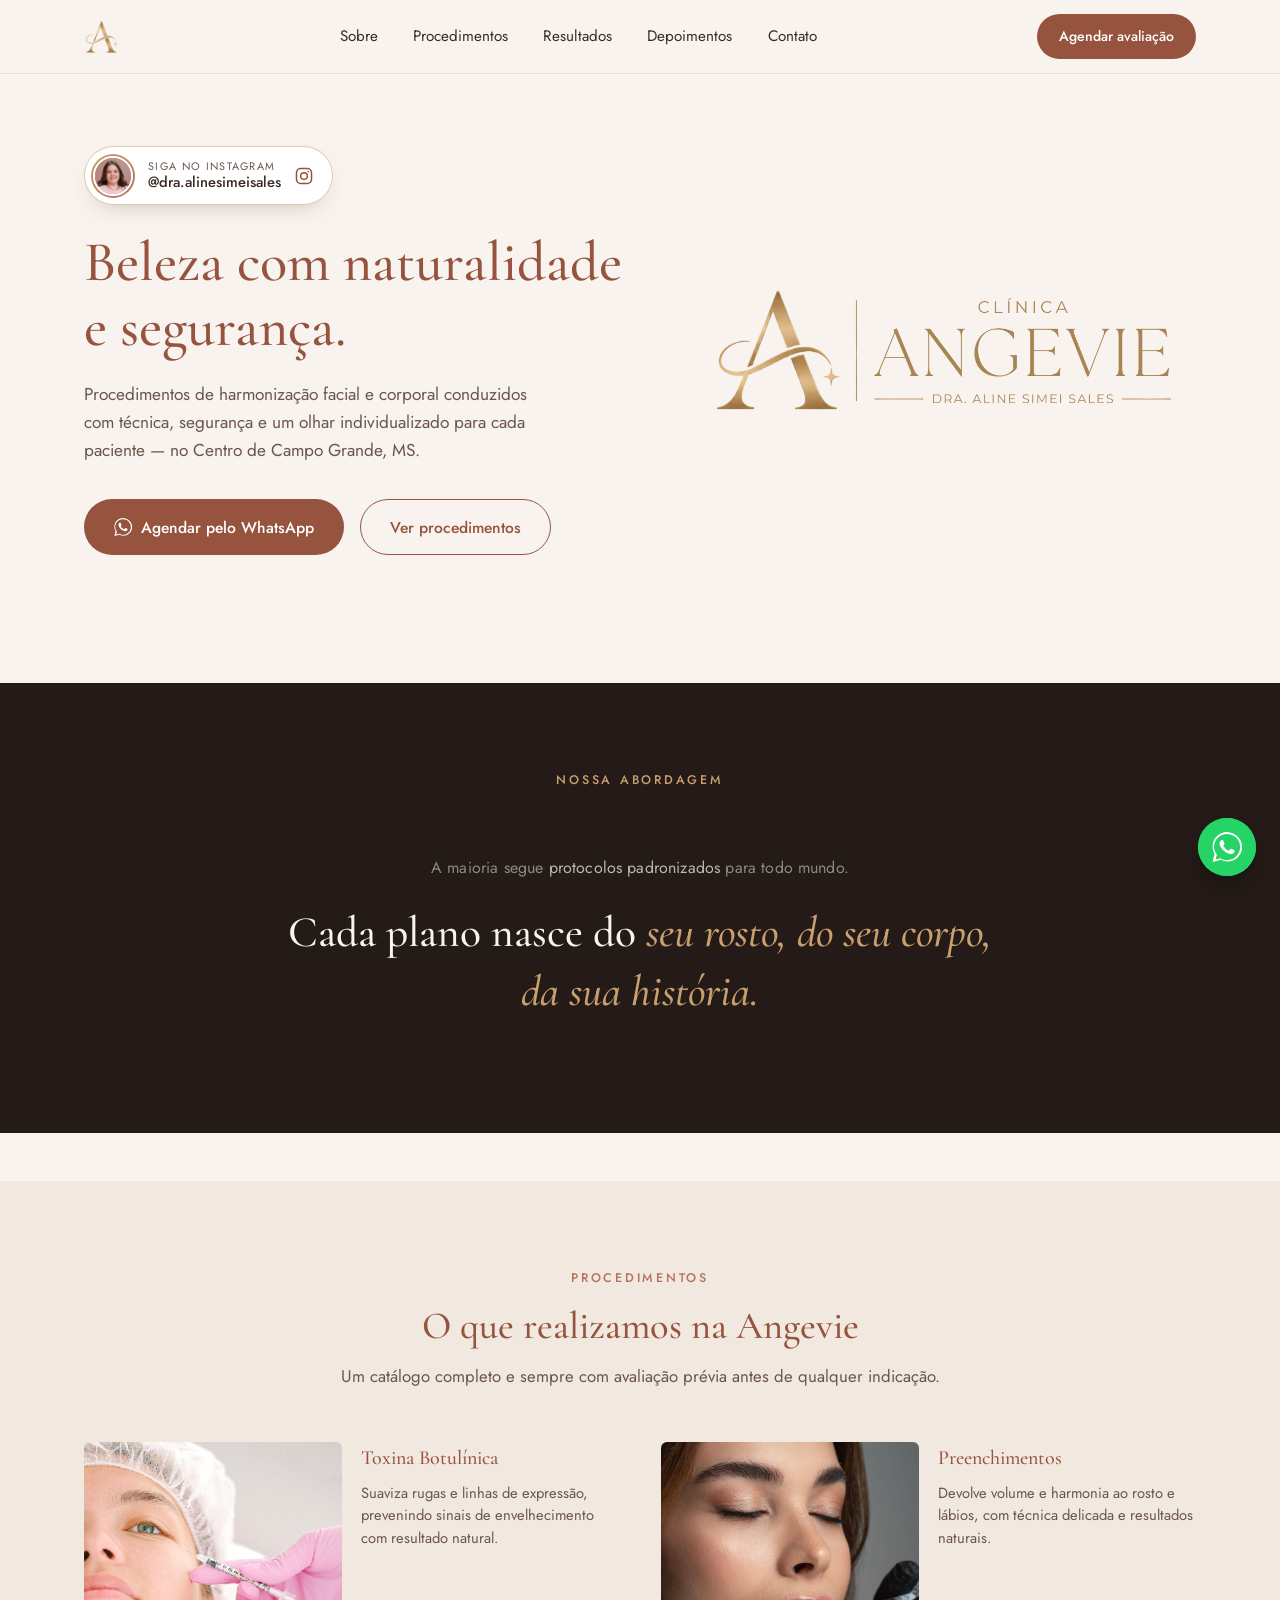
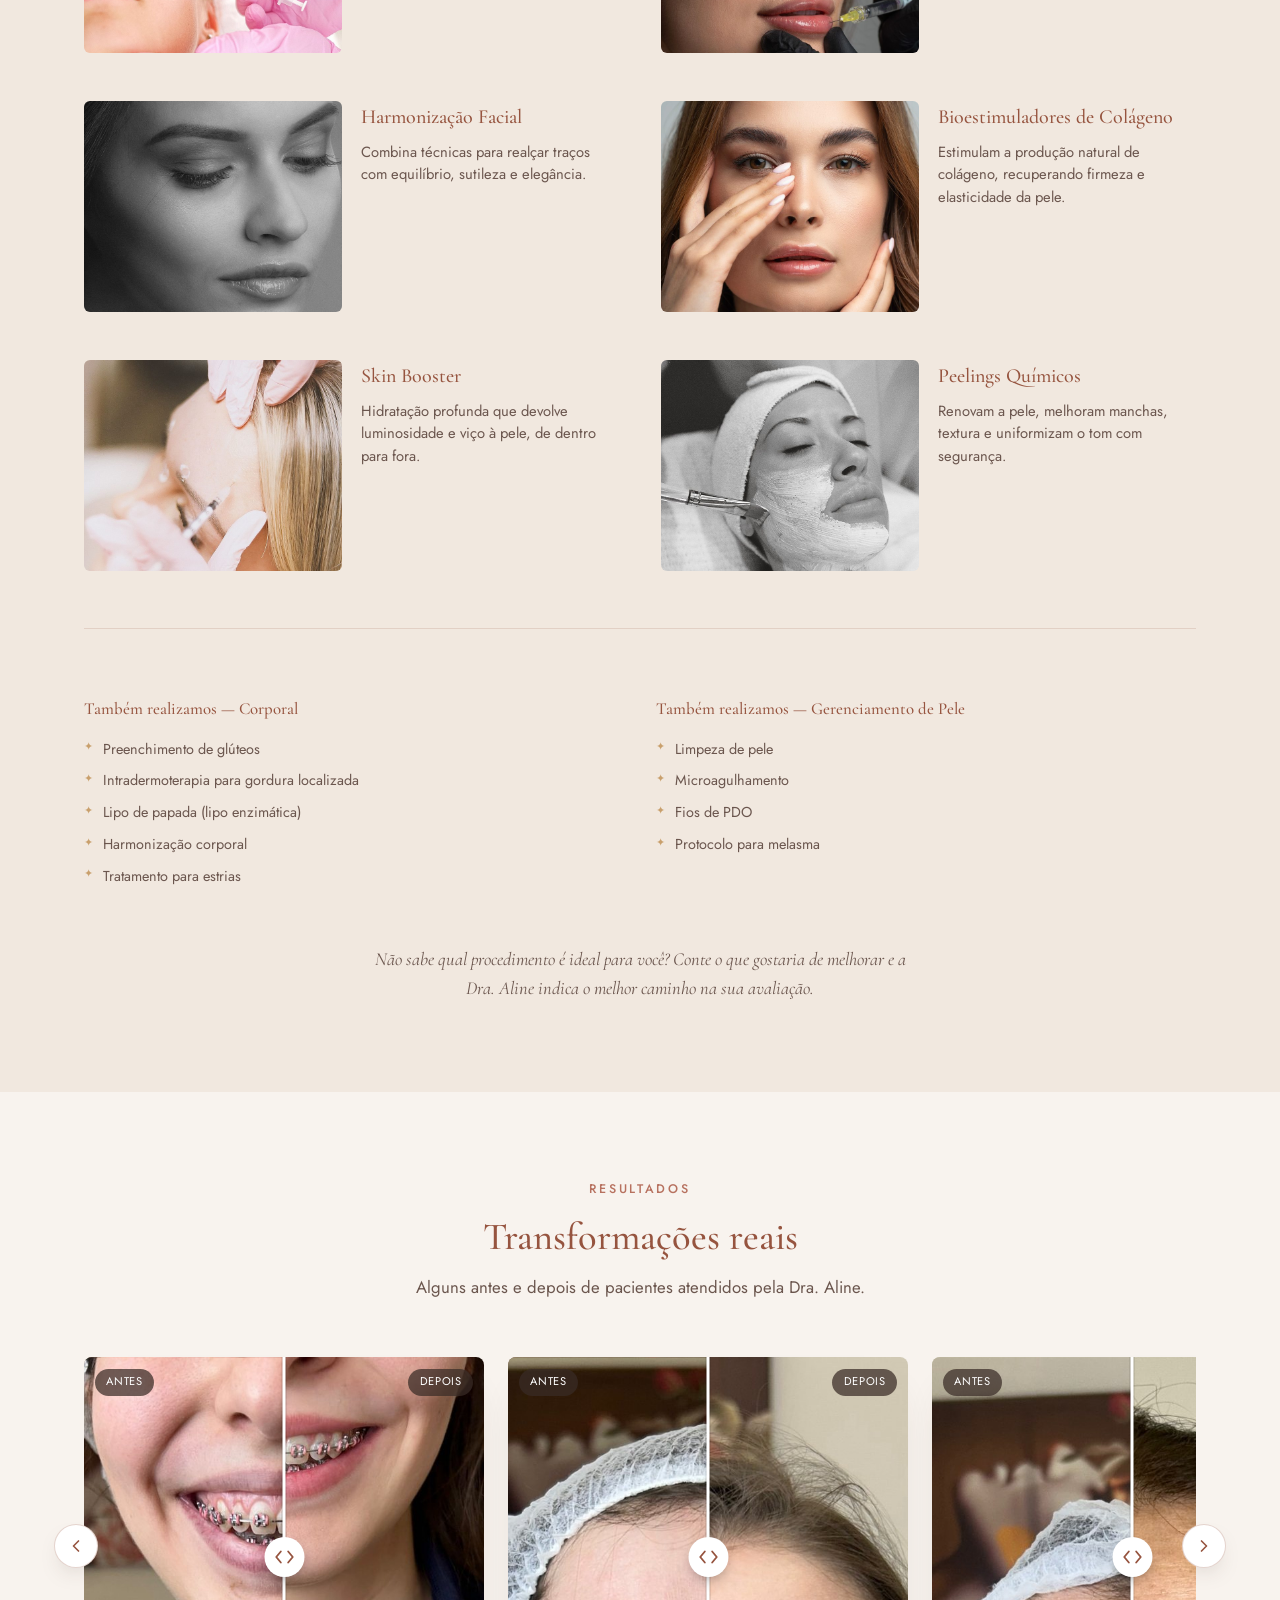
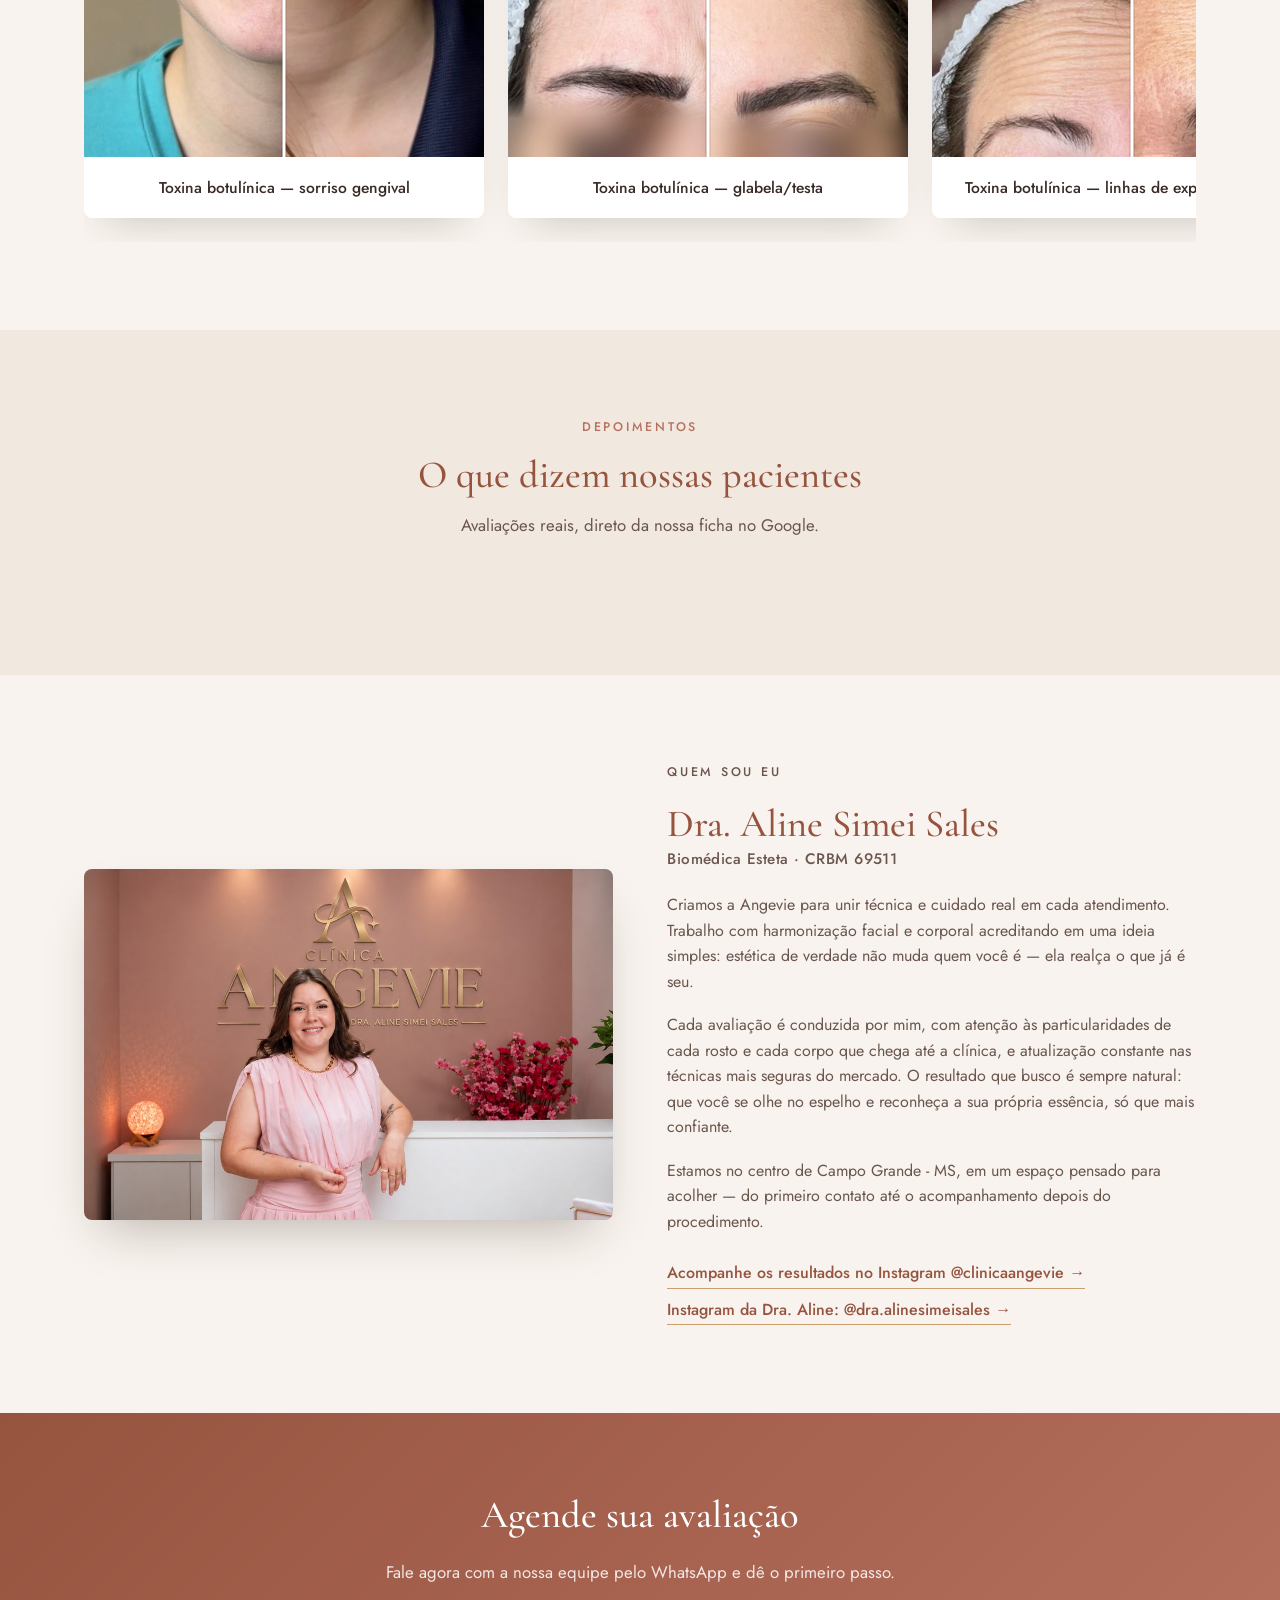
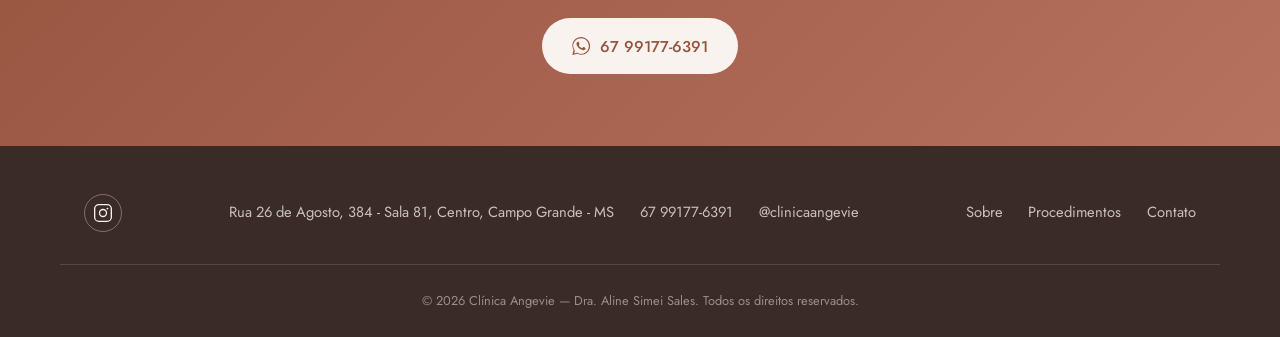
==== commit 22cd22f3: "heror" ====
--- a/index.html
+++ b/index.html
@@ -91,7 +91,12 @@
 <section class="hero">
 <div class="container hero-inner">
 <div class="hero-copy">
-<h1>Realce sua beleza.</h1>
+<a class="hero-insta" href="https://www.instagram.com/dra.alinesimeisales" target="_blank" rel="noopener" aria-label="Siga a Dra. Aline Simei Sales no Instagram">
+<span class="hero-insta-avatar"><img src="assets/dra-avatar.jpg" alt="" width="44" height="44"></span>
+<span class="hero-insta-text"><small>Siga no Instagram</small>@dra.alinesimeisales</span>
+<svg class="hero-insta-icon" viewBox="0 0 24 24" fill="none" stroke="currentColor" stroke-width="1.8" aria-hidden="true"><rect x="3" y="3" width="18" height="18" rx="5"/><circle cx="12" cy="12" r="4"/><circle cx="17.3" cy="6.7" r="1" fill="currentColor" stroke="none"/></svg>
+</a>
+<h1>Beleza com naturalidade e segurança.</h1>
 <p class="hero-text">
 Procedimentos de harmonização facial e corporal conduzidos com técnica,
 segurança e um olhar individualizado para cada paciente — no Centro de
--- a/css/style.css
+++ b/css/style.css
@@ -235,6 +235,82 @@
   align-items: center;
   gap: 3rem;
 }
+.hero-insta {
+  position: relative;
+  display: inline-flex;
+  align-items: center;
+  gap: 0.8rem;
+  padding: 0.4rem 1.1rem 0.4rem 0.4rem;
+  margin-bottom: 1.6rem;
+  background: var(--white);
+  border: 1px solid rgba(201, 160, 109, 0.55);
+  border-radius: 999px;
+  box-shadow: 0 10px 24px -14px rgba(58, 43, 38, 0.35);
+  color: var(--ink);
+  transition: transform 0.3s ease, box-shadow 0.3s ease;
+  animation: insta-float 3.6s ease-in-out infinite;
+}
+.hero-insta::after {
+  content: "";
+  position: absolute;
+  inset: -1px;
+  border-radius: inherit;
+  border: 1.5px solid var(--gold);
+  opacity: 0;
+  animation: insta-ring 2.8s ease-out infinite;
+  pointer-events: none;
+}
+.hero-insta:hover {
+  transform: translateY(-3px);
+  box-shadow: 0 16px 30px -14px rgba(58, 43, 38, 0.42);
+}
+.hero-insta-avatar {
+  position: relative;
+  flex: 0 0 44px;
+  width: 44px;
+  height: 44px;
+  border-radius: 50%;
+  padding: 2px;
+  background: linear-gradient(135deg, var(--gold), var(--terracotta));
+}
+.hero-insta-avatar img {
+  width: 100%;
+  height: 100%;
+  border-radius: 50%;
+  object-fit: cover;
+  border: 2px solid var(--white);
+}
+.hero-insta-text {
+  display: flex;
+  flex-direction: column;
+  line-height: 1.25;
+  font-size: 0.92rem;
+  font-weight: 500;
+}
+.hero-insta-text small {
+  font-size: 0.68rem;
+  letter-spacing: 0.12em;
+  text-transform: uppercase;
+  color: var(--ink-soft);
+  font-weight: 400;
+}
+.hero-insta-icon {
+  width: 20px;
+  height: 20px;
+  color: var(--terracotta-deep);
+  flex-shrink: 0;
+}
+@keyframes insta-float {
+  0%, 100% { transform: translateY(0); }
+  50% { transform: translateY(-4px); }
+}
+@keyframes insta-ring {
+  0% { transform: scale(1); opacity: 0.7; }
+  100% { transform: scale(1.14, 1.5); opacity: 0; }
+}
+@media (prefers-reduced-motion: reduce) {
+  .hero-insta, .hero-insta::after { animation: none; }
+}
 .hero h1 {
   font-size: clamp(2.4rem, 4.4vw, 3.6rem);
   line-height: 1.14;
@@ -447,7 +523,7 @@
 .result-card {
   flex: 0 0 auto;
   scroll-snap-align: start;
-  width: min(560px, 84vw);
+  width: min(400px, 84vw);
   background: var(--white);
   border-radius: 8px;
   overflow: hidden;
@@ -682,8 +758,29 @@
   .header-actions .btn-small { display: none; }
   .differentials { padding: 4rem 0 4.5rem; }
   .diff-contrast { padding: 2rem 0; }
-  .proc-feature { flex-direction: column; }
-  .proc-feature-media { width: 100%; height: auto; aspect-ratio: 258 / 211; flex: none; }
+  .proc-features { gap: 1.6rem; }
+  .proc-feature {
+    flex-direction: column;
+    background: var(--white);
+    border-radius: 14px;
+    overflow: hidden;
+    box-shadow: 0 14px 28px -20px rgba(58, 43, 38, 0.28);
+    transition: transform 0.3s ease, box-shadow 0.3s ease;
+  }
+  .proc-feature:hover {
+    transform: translateY(-6px);
+    box-shadow: 0 22px 36px -18px rgba(58, 43, 38, 0.32);
+  }
+  .proc-feature-media {
+    width: 100%;
+    height: auto;
+    aspect-ratio: 258 / 211;
+    flex: none;
+    border-radius: 0;
+  }
+  .proc-feature-copy {
+    padding: 1.1rem 1.2rem 1.4rem;
+  }
 }
 
 @media (max-width: 480px) {
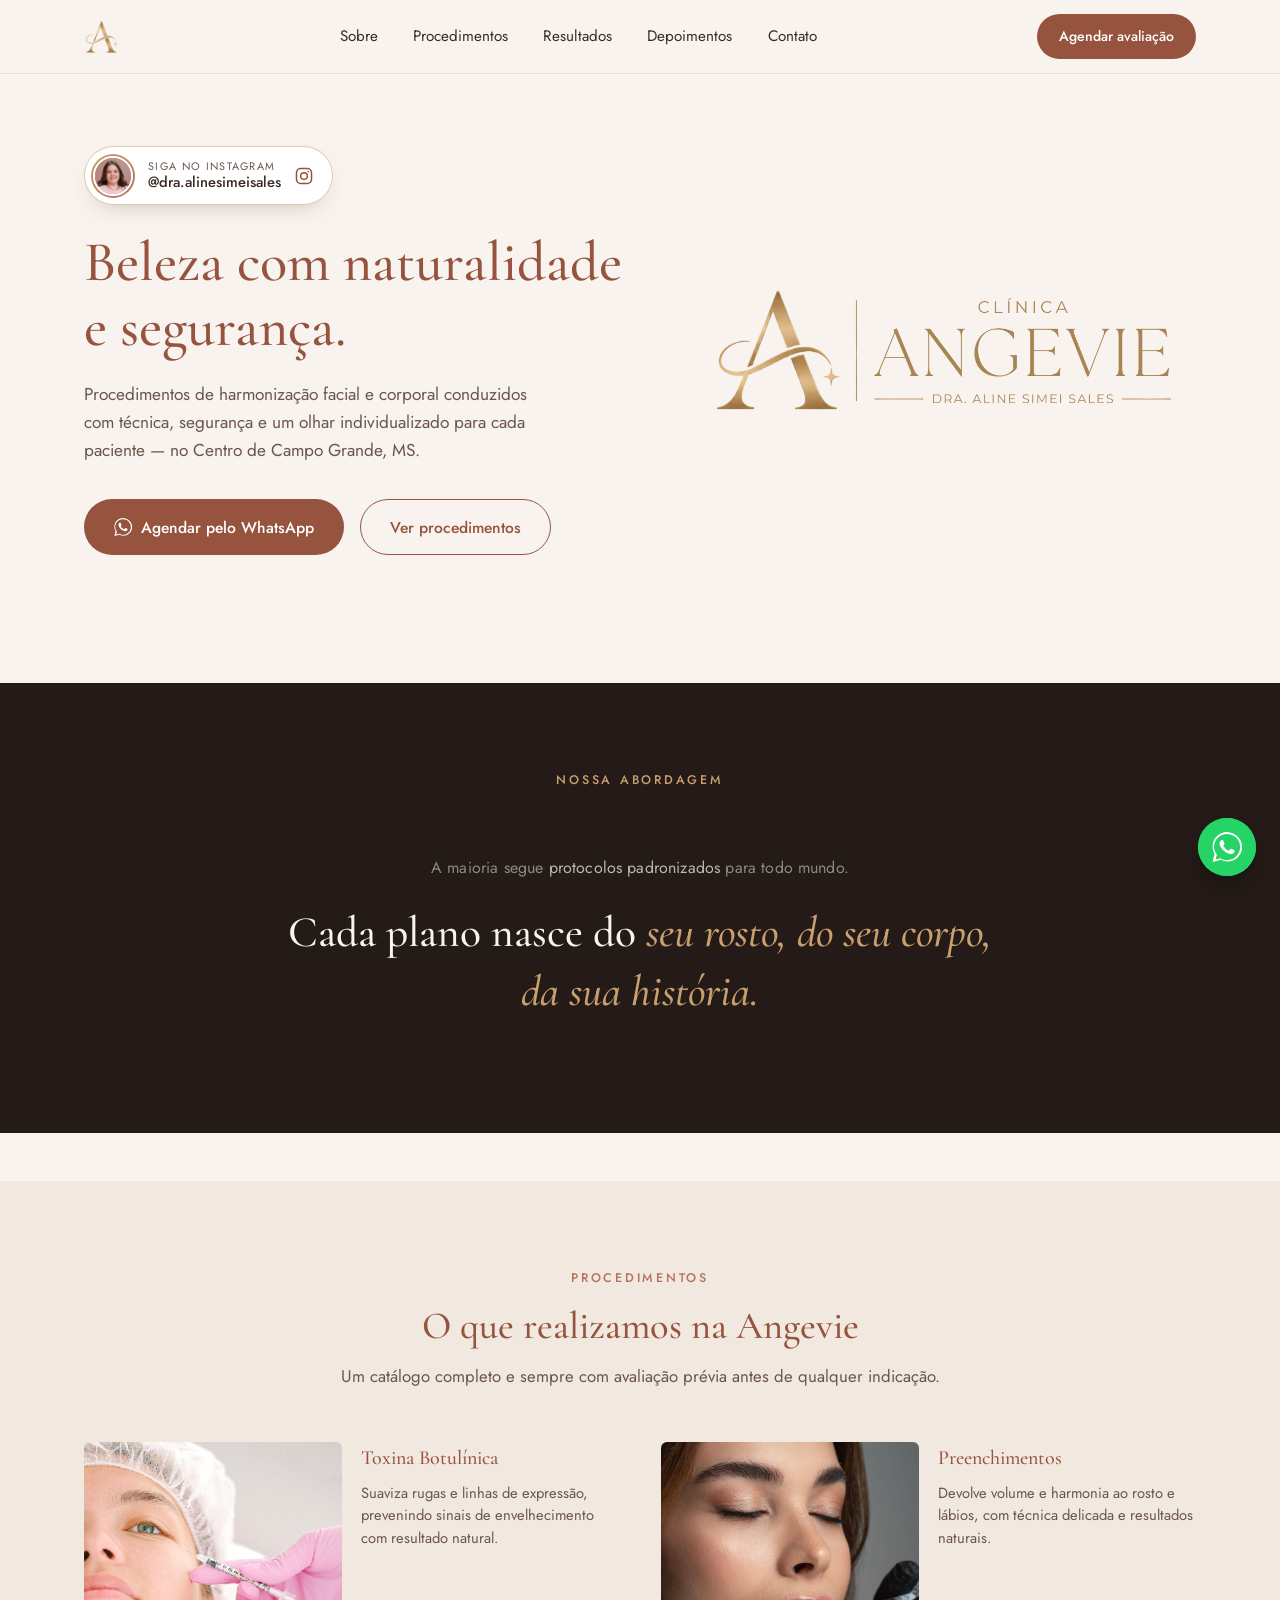
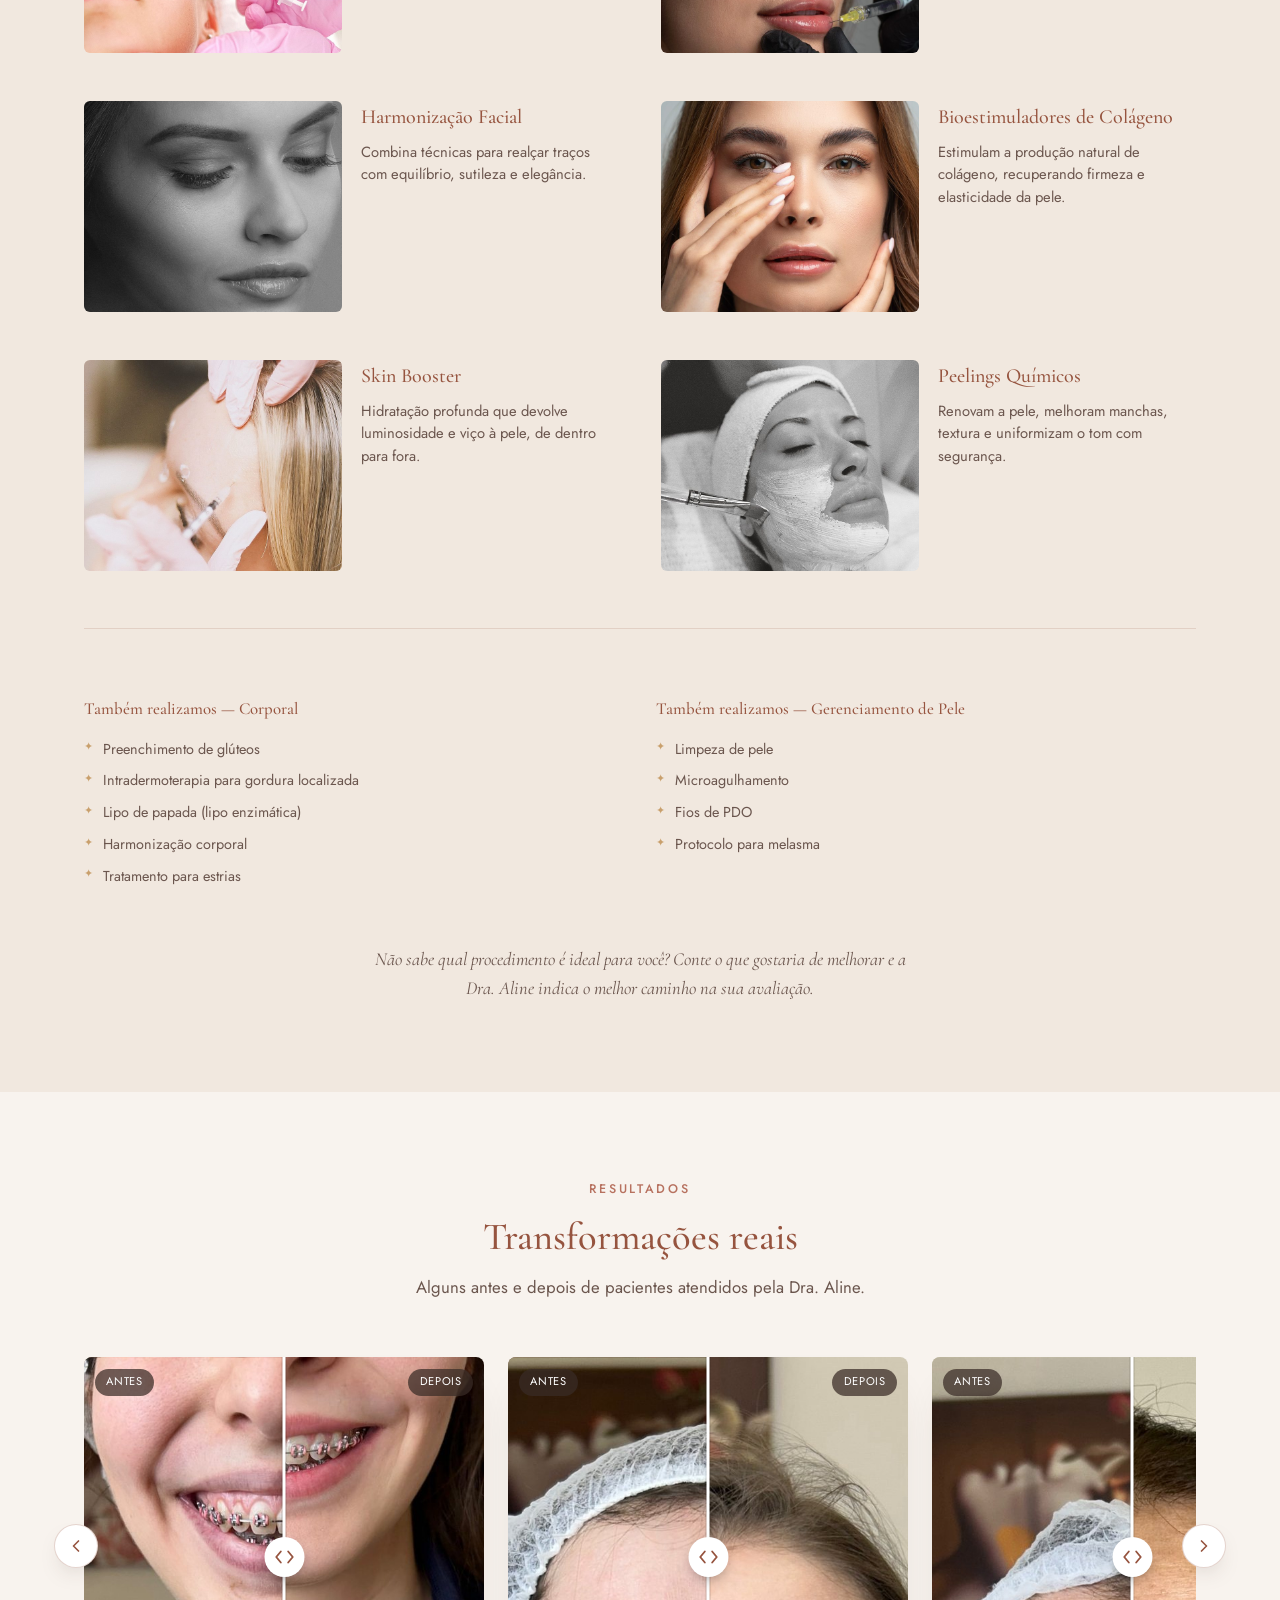
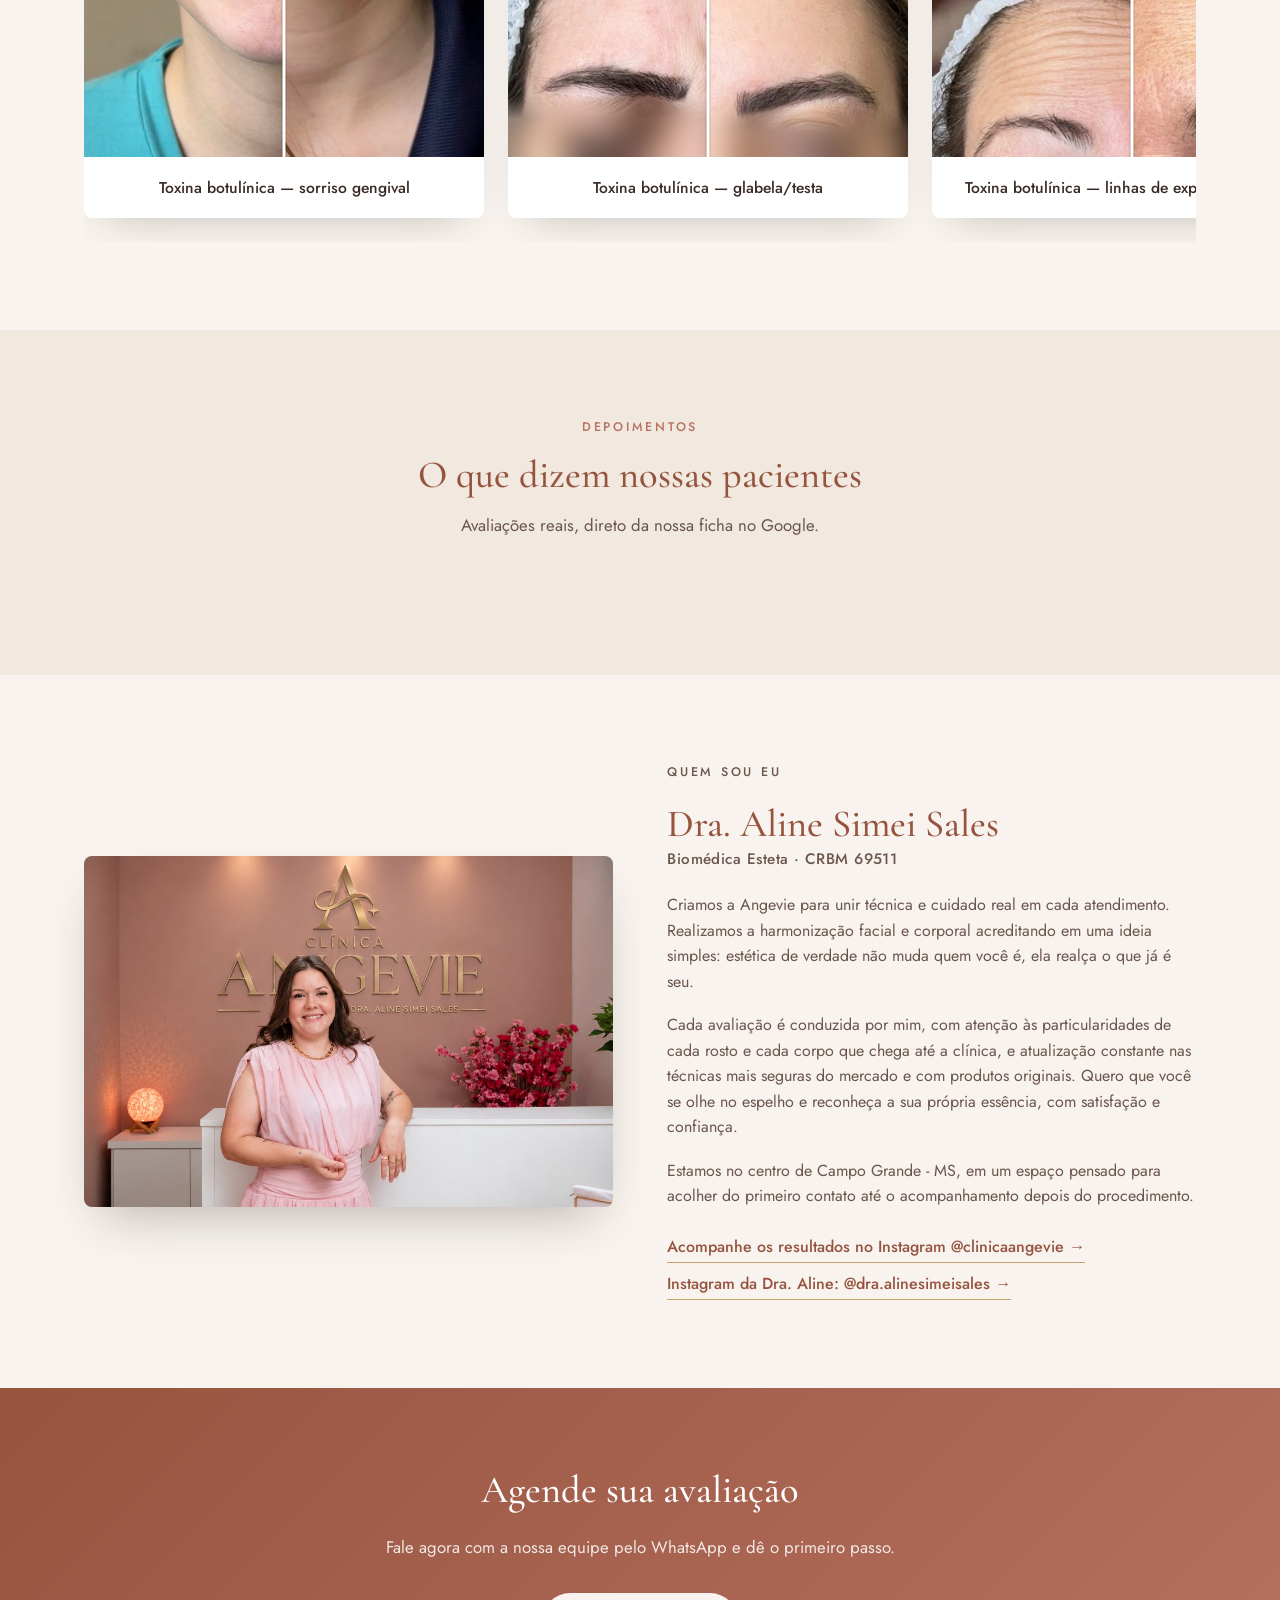
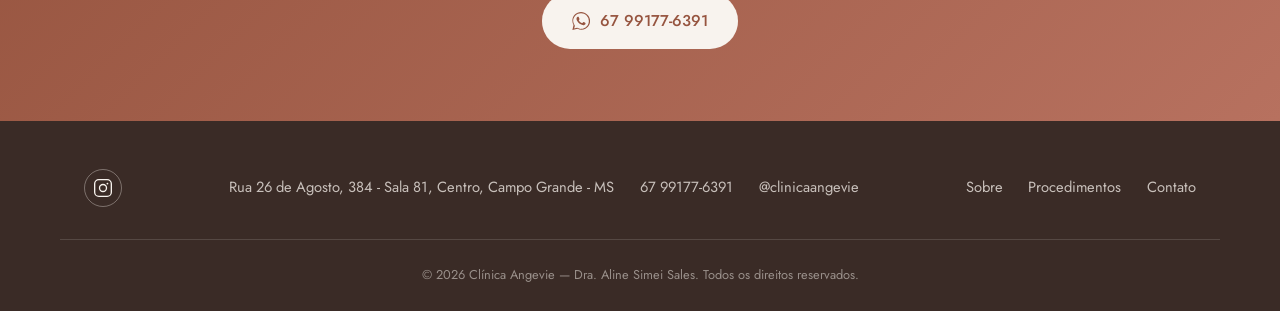
==== commit 93e67912: "text" ====
--- a/index.html
+++ b/index.html
@@ -325,19 +325,17 @@
 <p class="about-credential">Biomédica Esteta · CRBM 69511</p>
 <p>
 Criamos a Angevie para unir técnica e cuidado
-real em cada atendimento. Trabalho com harmonização facial e corporal
-acreditando em uma ideia simples: estética de verdade não muda quem você é —
-ela realça o que já é seu.
+real em cada atendimento. Realizamos a harmonização facial e corporal
+acreditando em uma ideia simples: estética de verdade não muda quem você é, ela realça o que já é seu.
 </p>
 <p>
 Cada avaliação é conduzida por mim, com atenção às particularidades de cada
 rosto e cada corpo que chega até a clínica, e atualização constante nas
-técnicas mais seguras do mercado. O resultado que busco é sempre natural:
-que você se olhe no espelho e reconheça a sua própria essência, só que mais
-confiante.
+técnicas mais seguras do mercado e com produtos originais. Quero que você se olhe no espelho e reconheça a sua própria essência, com satisfação
+e confiança.
 </p>
 <p>
-Estamos no centro de Campo Grande - MS, em um espaço pensado para acolher —
+Estamos no centro de Campo Grande - MS, em um espaço pensado para acolher
 do primeiro contato até o acompanhamento depois do procedimento.
 </p>
 <div class="about-socials">
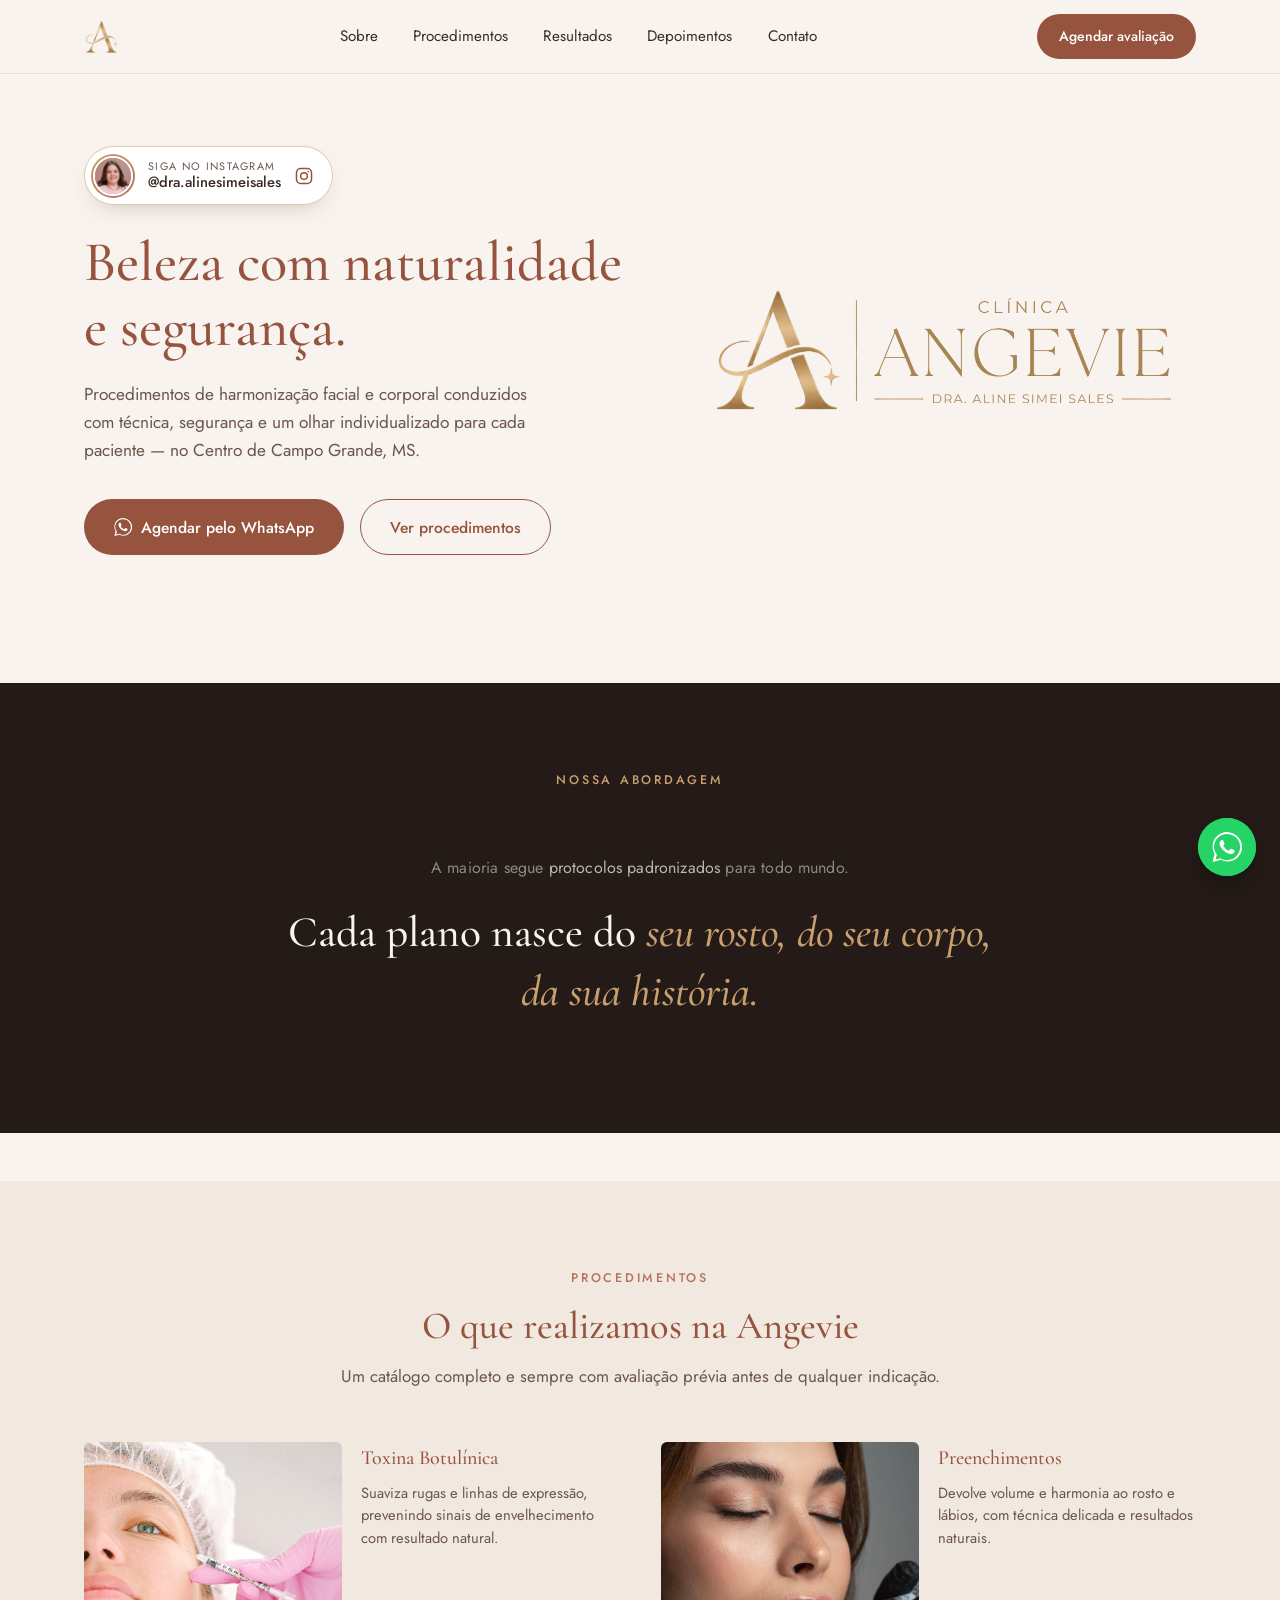
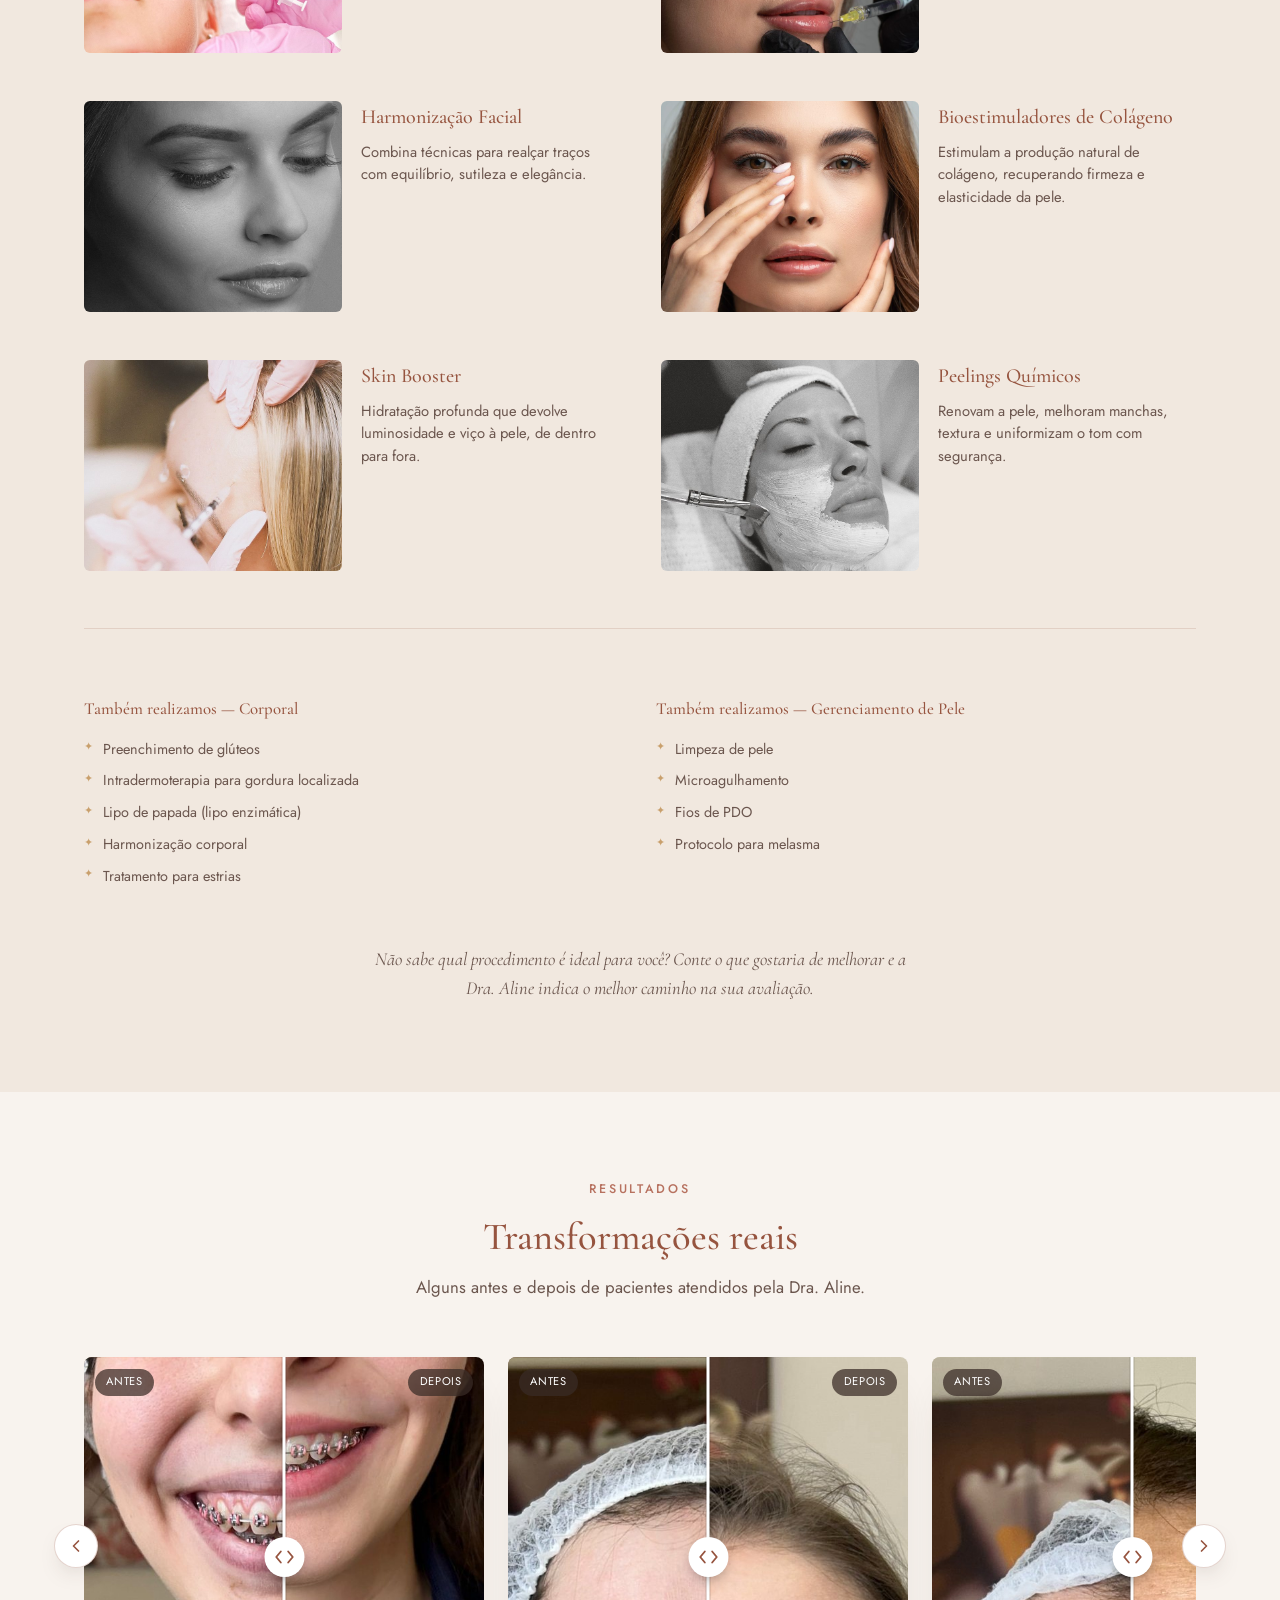
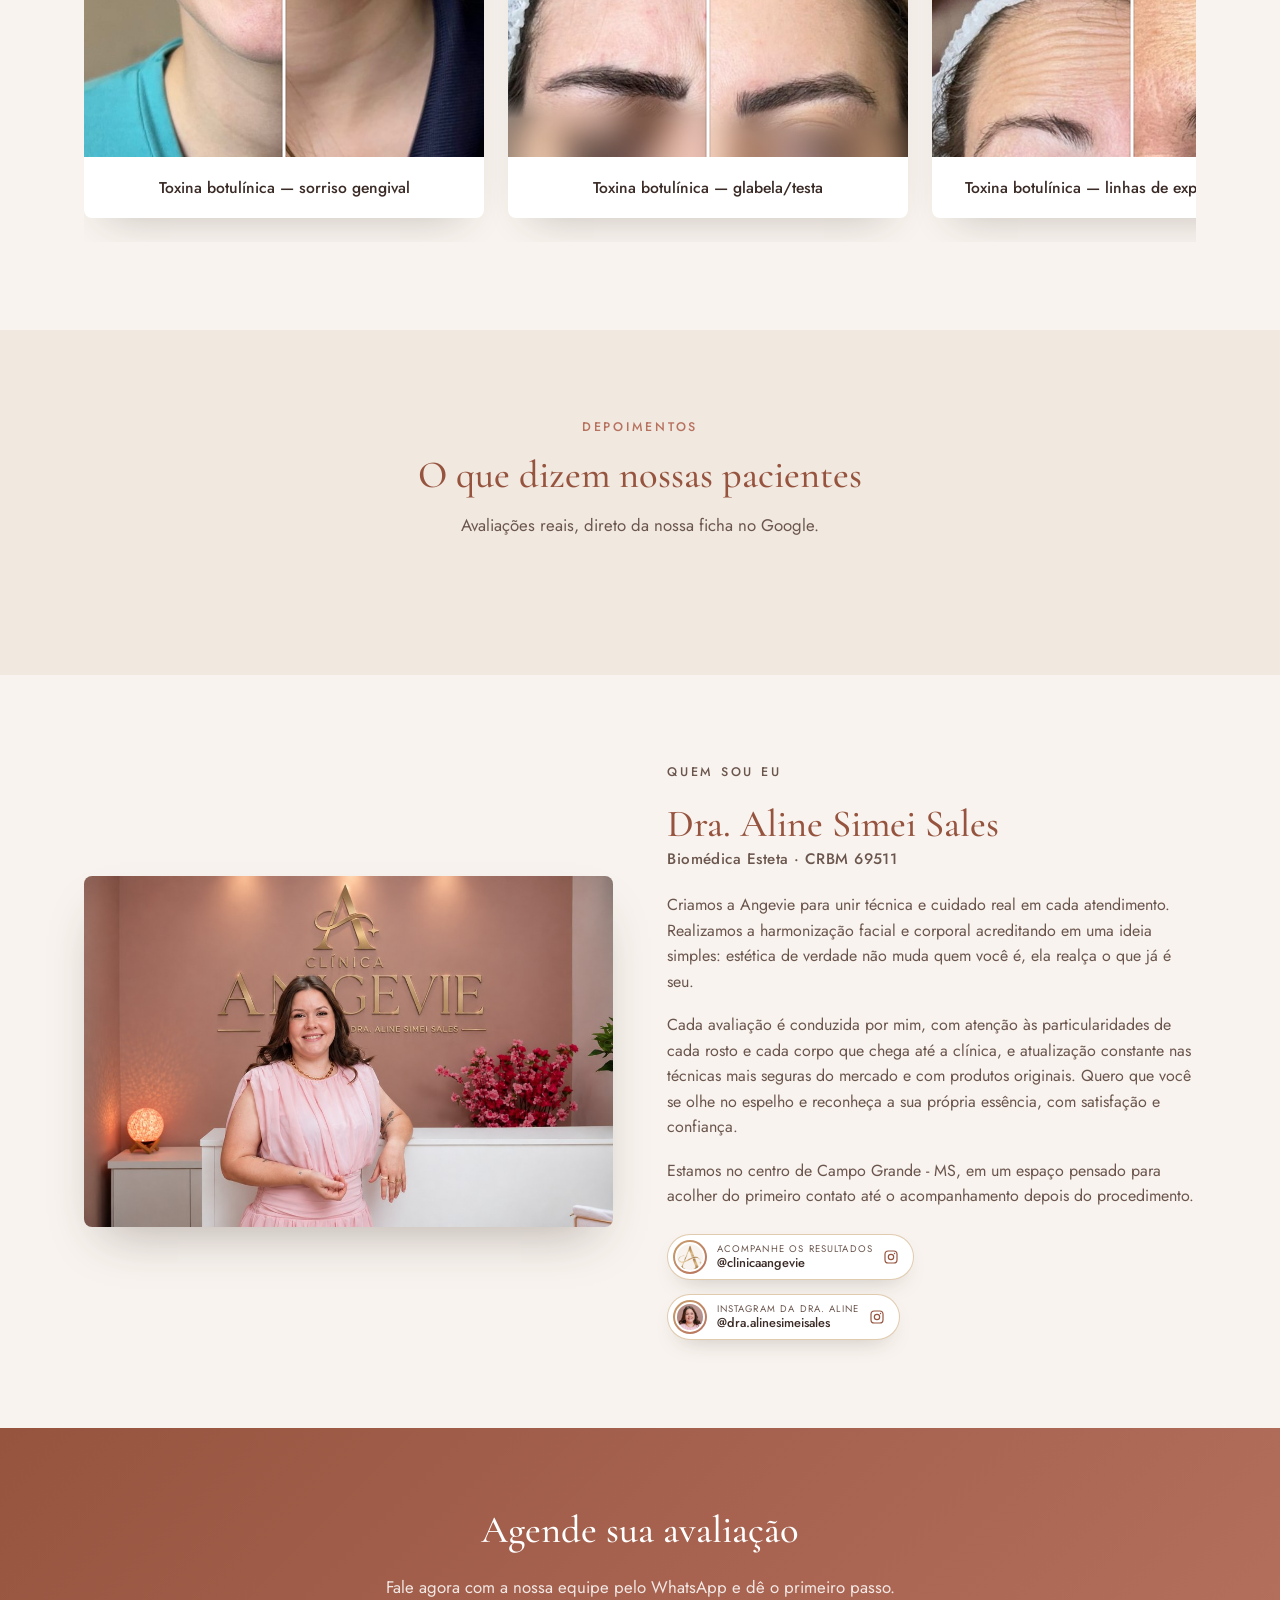
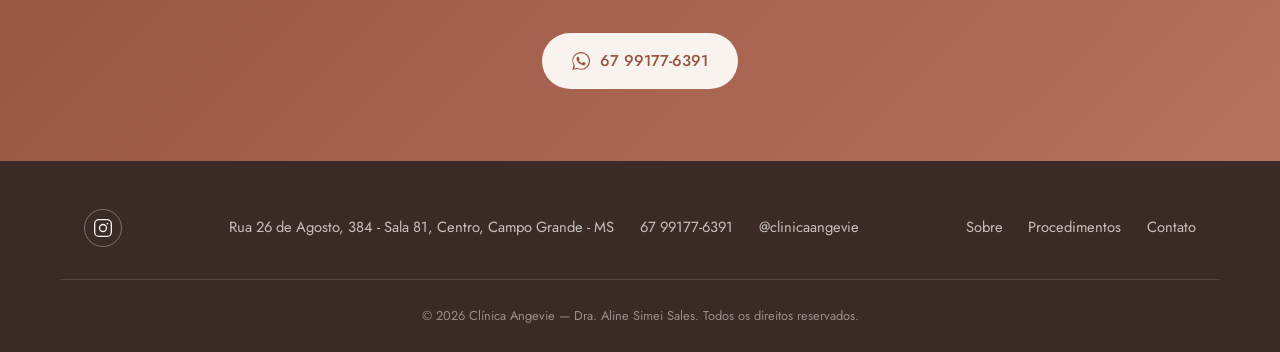
==== commit e207255f: "grand" ====
--- a/index.html
+++ b/index.html
@@ -324,26 +324,30 @@
 <h2 class="section-title">Dra. Aline Simei Sales</h2>
 <p class="about-credential">Biomédica Esteta · CRBM 69511</p>
 <p>
-Criamos a Angevie para unir técnica e cuidado
-real em cada atendimento. Realizamos a harmonização facial e corporal
-acreditando em uma ideia simples: estética de verdade não muda quem você é, ela realça o que já é seu.
+Criamos a Angevie para unir técnica e cuidado real em cada atendimento.
+Realizamos a harmonização facial e corporal acreditando em uma ideia simples:
+estética de verdade não muda quem você é, ela realça o que já é seu.
 </p>
 <p>
 Cada avaliação é conduzida por mim, com atenção às particularidades de cada
 rosto e cada corpo que chega até a clínica, e atualização constante nas
-técnicas mais seguras do mercado e com produtos originais. Quero que você se olhe no espelho e reconheça a sua própria essência, com satisfação
-e confiança.
+técnicas mais seguras do mercado e com produtos originais. Quero que você se
+olhe no espelho e reconheça a sua própria essência, com satisfação e confiança.
 </p>
 <p>
-Estamos no centro de Campo Grande - MS, em um espaço pensado para acolher
-do primeiro contato até o acompanhamento depois do procedimento.
+Estamos no centro de Campo Grande - MS, em um espaço pensado para acolher do
+primeiro contato até o acompanhamento depois do procedimento.
 </p>
 <div class="about-socials">
-<a class="text-link" href="https://www.instagram.com/clinicaangevie" target="_blank" rel="noopener">
-Acompanhe os resultados no Instagram @clinicaangevie →
-</a>
-<a class="text-link" href="https://www.instagram.com/dra.alinesimeisales" target="_blank" rel="noopener">
-Instagram da Dra. Aline: @dra.alinesimeisales →
+<a class="hero-insta hero-insta--sm" href="https://www.instagram.com/clinicaangevie" target="_blank" rel="noopener" aria-label="Acompanhe os resultados no Instagram @clinicaangevie">
+<span class="hero-insta-avatar"><img src="assets/logo-mark.png" alt="" width="34" height="34"></span>
+<span class="hero-insta-text"><small>Acompanhe os resultados</small>@clinicaangevie</span>
+<svg class="hero-insta-icon" viewBox="0 0 24 24" fill="none" stroke="currentColor" stroke-width="1.8" aria-hidden="true"><rect x="3" y="3" width="18" height="18" rx="5"/><circle cx="12" cy="12" r="4"/><circle cx="17.3" cy="6.7" r="1" fill="currentColor" stroke="none"/></svg>
+</a>
+<a class="hero-insta hero-insta--sm" href="https://www.instagram.com/dra.alinesimeisales" target="_blank" rel="noopener" aria-label="Instagram da Dra. Aline: @dra.alinesimeisales">
+<span class="hero-insta-avatar"><img src="assets/dra-avatar.jpg" alt="" width="34" height="34"></span>
+<span class="hero-insta-text"><small>Instagram da Dra. Aline</small>@dra.alinesimeisales</span>
+<svg class="hero-insta-icon" viewBox="0 0 24 24" fill="none" stroke="currentColor" stroke-width="1.8" aria-hidden="true"><rect x="3" y="3" width="18" height="18" rx="5"/><circle cx="12" cy="12" r="4"/><circle cx="17.3" cy="6.7" r="1" fill="currentColor" stroke="none"/></svg>
 </a>
 </div>
 </div>
--- a/css/style.css
+++ b/css/style.css
@@ -148,7 +148,7 @@
   display: flex;
   flex-direction: column;
   align-items: flex-start;
-  gap: 0.5rem;
+  gap: 0.9rem;
 }
 .about-socials .text-link { margin-top: 0; width: fit-content; }
 .about-socials { margin-top: 1.6rem; }
@@ -311,6 +311,18 @@
 @media (prefers-reduced-motion: reduce) {
   .hero-insta, .hero-insta::after { animation: none; }
 }
+.hero-insta--sm {
+  gap: 0.6rem;
+  padding: 0.3rem 0.9rem 0.3rem 0.3rem;
+  margin-bottom: 0;
+}
+.hero-insta--sm .hero-insta-avatar { flex: 0 0 34px; width: 34px; height: 34px; background: linear-gradient(135deg, var(--gold), var(--terracotta)); }
+.hero-insta--sm .hero-insta-avatar img { background: var(--cream); object-fit: contain; }
+.hero-insta--sm .hero-insta-text { font-size: 0.8rem; }
+.hero-insta--sm .hero-insta-text small { font-size: 0.6rem; }
+.hero-insta--sm .hero-insta-icon { width: 16px; height: 16px; }
+.about-socials .hero-insta--sm:nth-child(2) { animation-delay: -1.8s; }
+.about-socials .hero-insta--sm:nth-child(2)::after { animation-delay: 1.4s; }
 .hero h1 {
   font-size: clamp(2.4rem, 4.4vw, 3.6rem);
   line-height: 1.14;
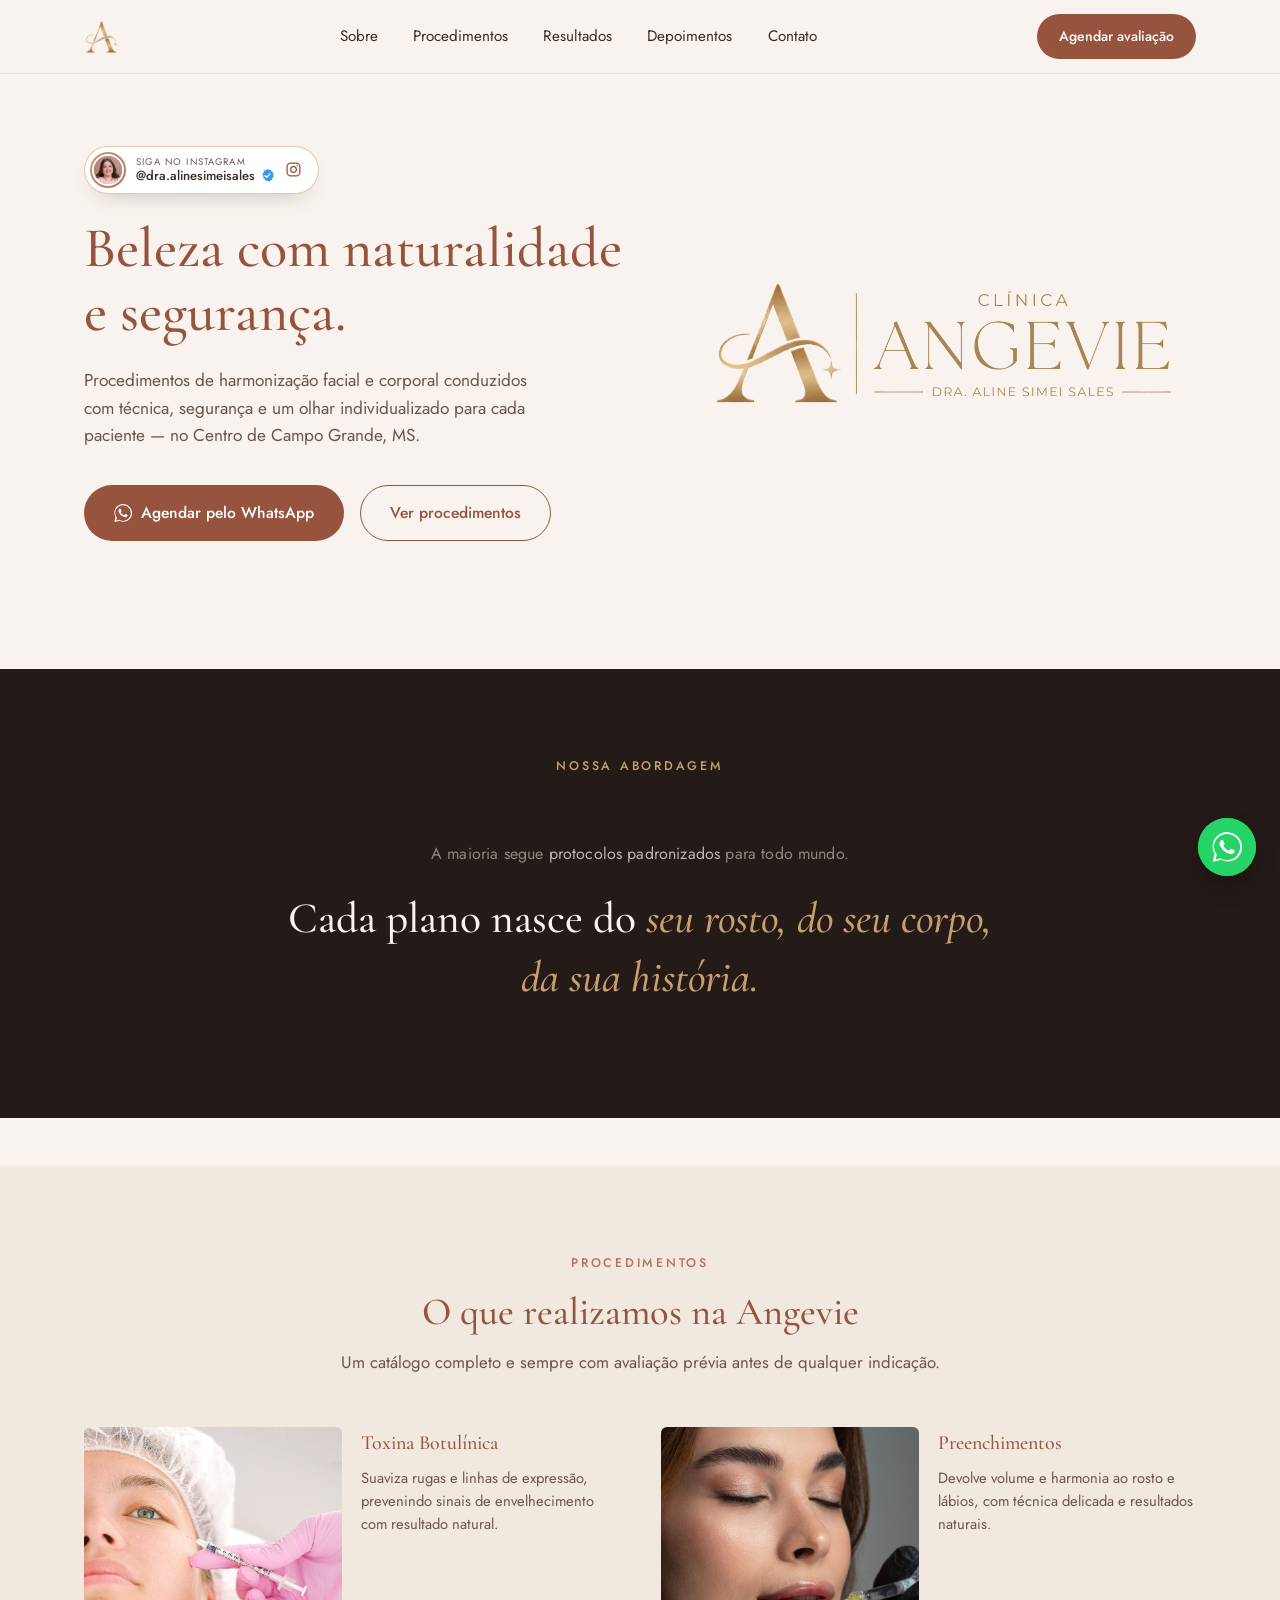
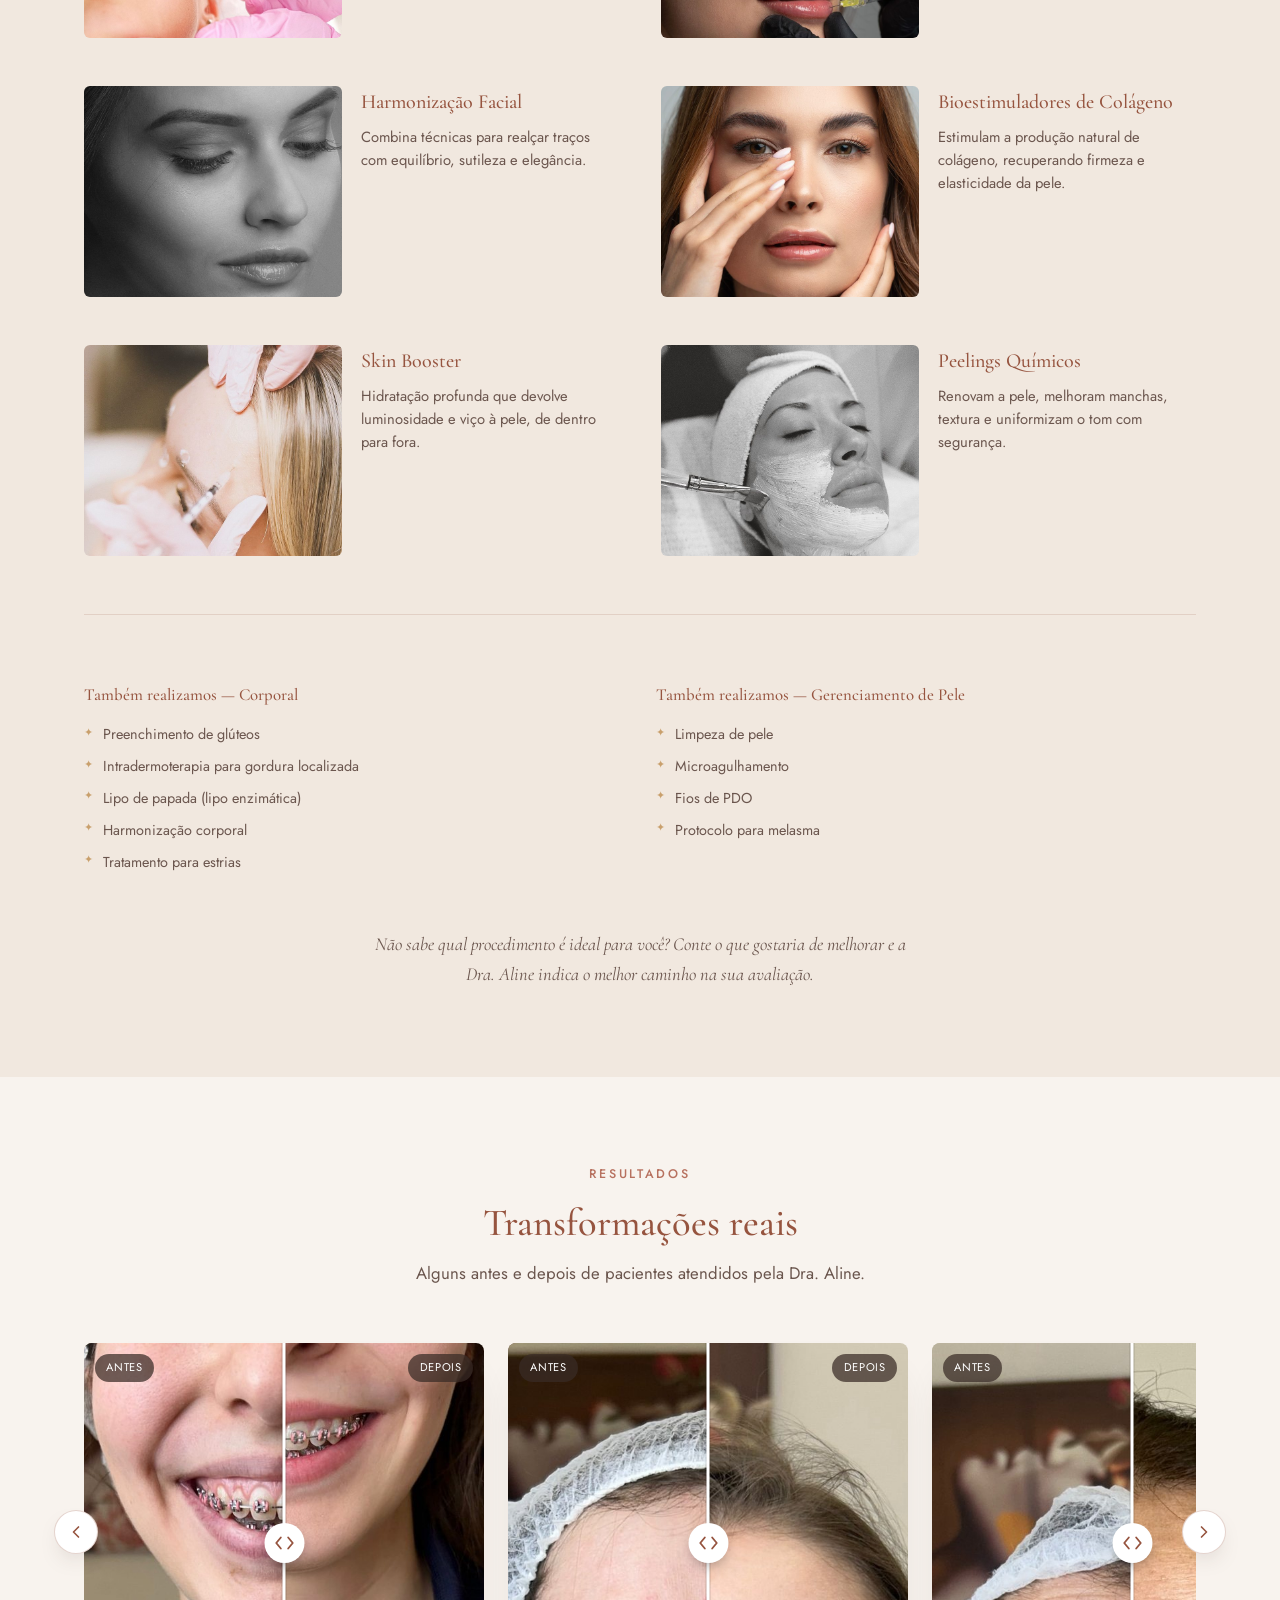
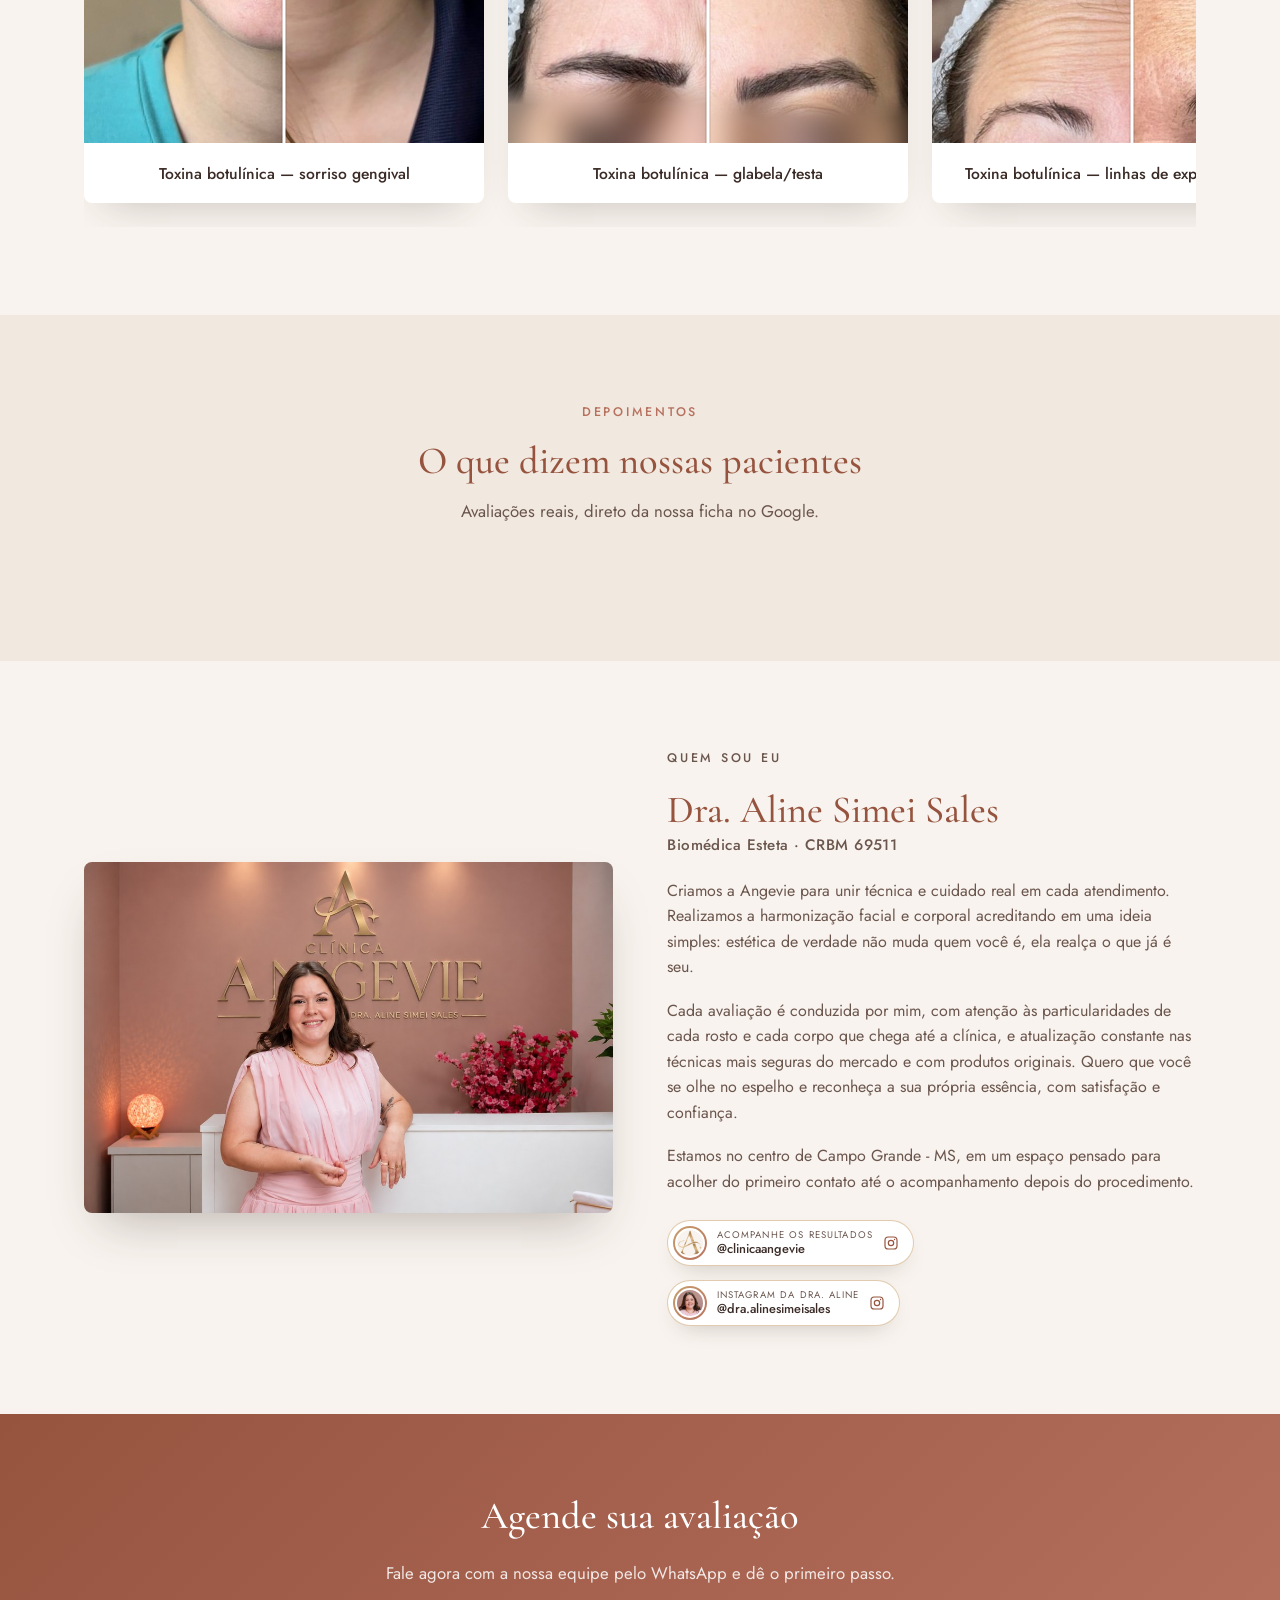
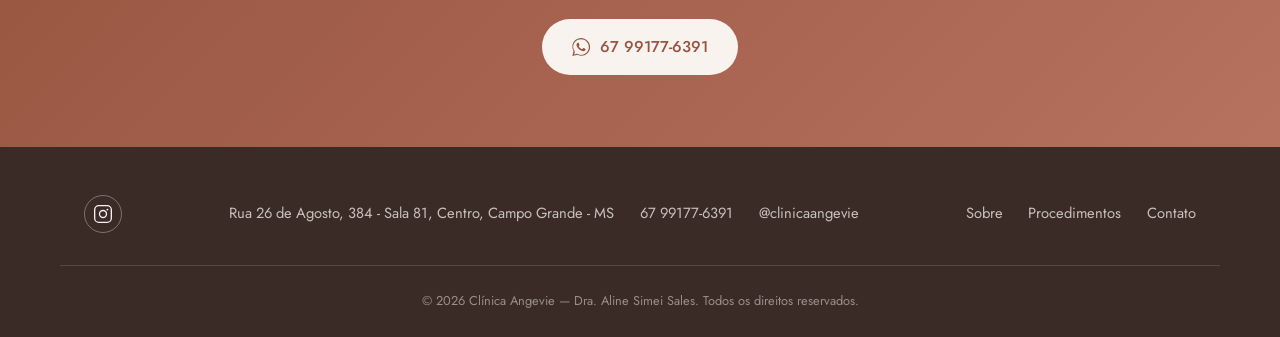
==== commit dc62a911: "est" ====
--- a/index.html
+++ b/index.html
@@ -93,7 +93,7 @@
 <div class="hero-copy">
 <a class="hero-insta" href="https://www.instagram.com/dra.alinesimeisales" target="_blank" rel="noopener" aria-label="Siga a Dra. Aline Simei Sales no Instagram">
 <span class="hero-insta-avatar"><img src="assets/dra-avatar.jpg" alt="" width="44" height="44"></span>
-<span class="hero-insta-text"><small>Siga no Instagram</small>@dra.alinesimeisales</span>
+<span class="hero-insta-text"><small>Siga no Instagram</small><span class="hero-insta-handle">@dra.alinesimeisales<svg class="hero-insta-verified" viewBox="0 0 24 24" role="img" aria-label="Perfil verificado"><title>Perfil verificado</title><path fill="#3897F0" d="M12 1.5l2.6 1.7 3.1-.2 1.2 2.9 2.7 1.5-.6 3.1 1.1 2.9-2.2 2.2-.3 3.1-3 .8-2 2.4-2.6-1.7-3.1.2-1.2-2.9-2.7-1.5.6-3.1L3.5 9.8l2.2-2.2.3-3.1 3-.8z"/><path d="M8 12.3l2.6 2.6L16 9.4" fill="none" stroke="#fff" stroke-width="2" stroke-linecap="round" stroke-linejoin="round"/></svg></span></span>
 <svg class="hero-insta-icon" viewBox="0 0 24 24" fill="none" stroke="currentColor" stroke-width="1.8" aria-hidden="true"><rect x="3" y="3" width="18" height="18" rx="5"/><circle cx="12" cy="12" r="4"/><circle cx="17.3" cy="6.7" r="1" fill="currentColor" stroke="none"/></svg>
 </a>
 <h1>Beleza com naturalidade e segurança.</h1>
--- a/css/style.css
+++ b/css/style.css
@@ -248,7 +248,6 @@
   box-shadow: 0 10px 24px -14px rgba(58, 43, 38, 0.35);
   color: var(--ink);
   transition: transform 0.3s ease, box-shadow 0.3s ease;
-  animation: insta-float 3.6s ease-in-out infinite;
 }
 .hero-insta::after {
   content: "";
@@ -300,10 +299,6 @@
   color: var(--terracotta-deep);
   flex-shrink: 0;
 }
-@keyframes insta-float {
-  0%, 100% { transform: translateY(0); }
-  50% { transform: translateY(-4px); }
-}
 @keyframes insta-ring {
   0% { transform: scale(1); opacity: 0.7; }
   100% { transform: scale(1.14, 1.5); opacity: 0; }
@@ -311,6 +306,17 @@
 @media (prefers-reduced-motion: reduce) {
   .hero-insta, .hero-insta::after { animation: none; }
 }
+.hero-insta:not(.hero-insta--sm) {
+  gap: 0.65rem;
+  padding: 0.3rem 0.95rem 0.3rem 0.3rem;
+  margin-bottom: 1.4rem;
+}
+.hero-insta:not(.hero-insta--sm) .hero-insta-avatar { flex: 0 0 36px; width: 36px; height: 36px; }
+.hero-insta:not(.hero-insta--sm) .hero-insta-text { font-size: 0.82rem; }
+.hero-insta:not(.hero-insta--sm) .hero-insta-text small { font-size: 0.6rem; }
+.hero-insta:not(.hero-insta--sm) .hero-insta-icon { width: 17px; height: 17px; }
+.hero-insta-handle { display: inline-flex; align-items: center; gap: 0.3rem; }
+.hero-insta-verified { width: 15px; height: 15px; flex-shrink: 0; }
 .hero-insta--sm {
   gap: 0.6rem;
   padding: 0.3rem 0.9rem 0.3rem 0.3rem;
@@ -321,7 +327,6 @@
 .hero-insta--sm .hero-insta-text { font-size: 0.8rem; }
 .hero-insta--sm .hero-insta-text small { font-size: 0.6rem; }
 .hero-insta--sm .hero-insta-icon { width: 16px; height: 16px; }
-.about-socials .hero-insta--sm:nth-child(2) { animation-delay: -1.8s; }
 .about-socials .hero-insta--sm:nth-child(2)::after { animation-delay: 1.4s; }
 .hero h1 {
   font-size: clamp(2.4rem, 4.4vw, 3.6rem);
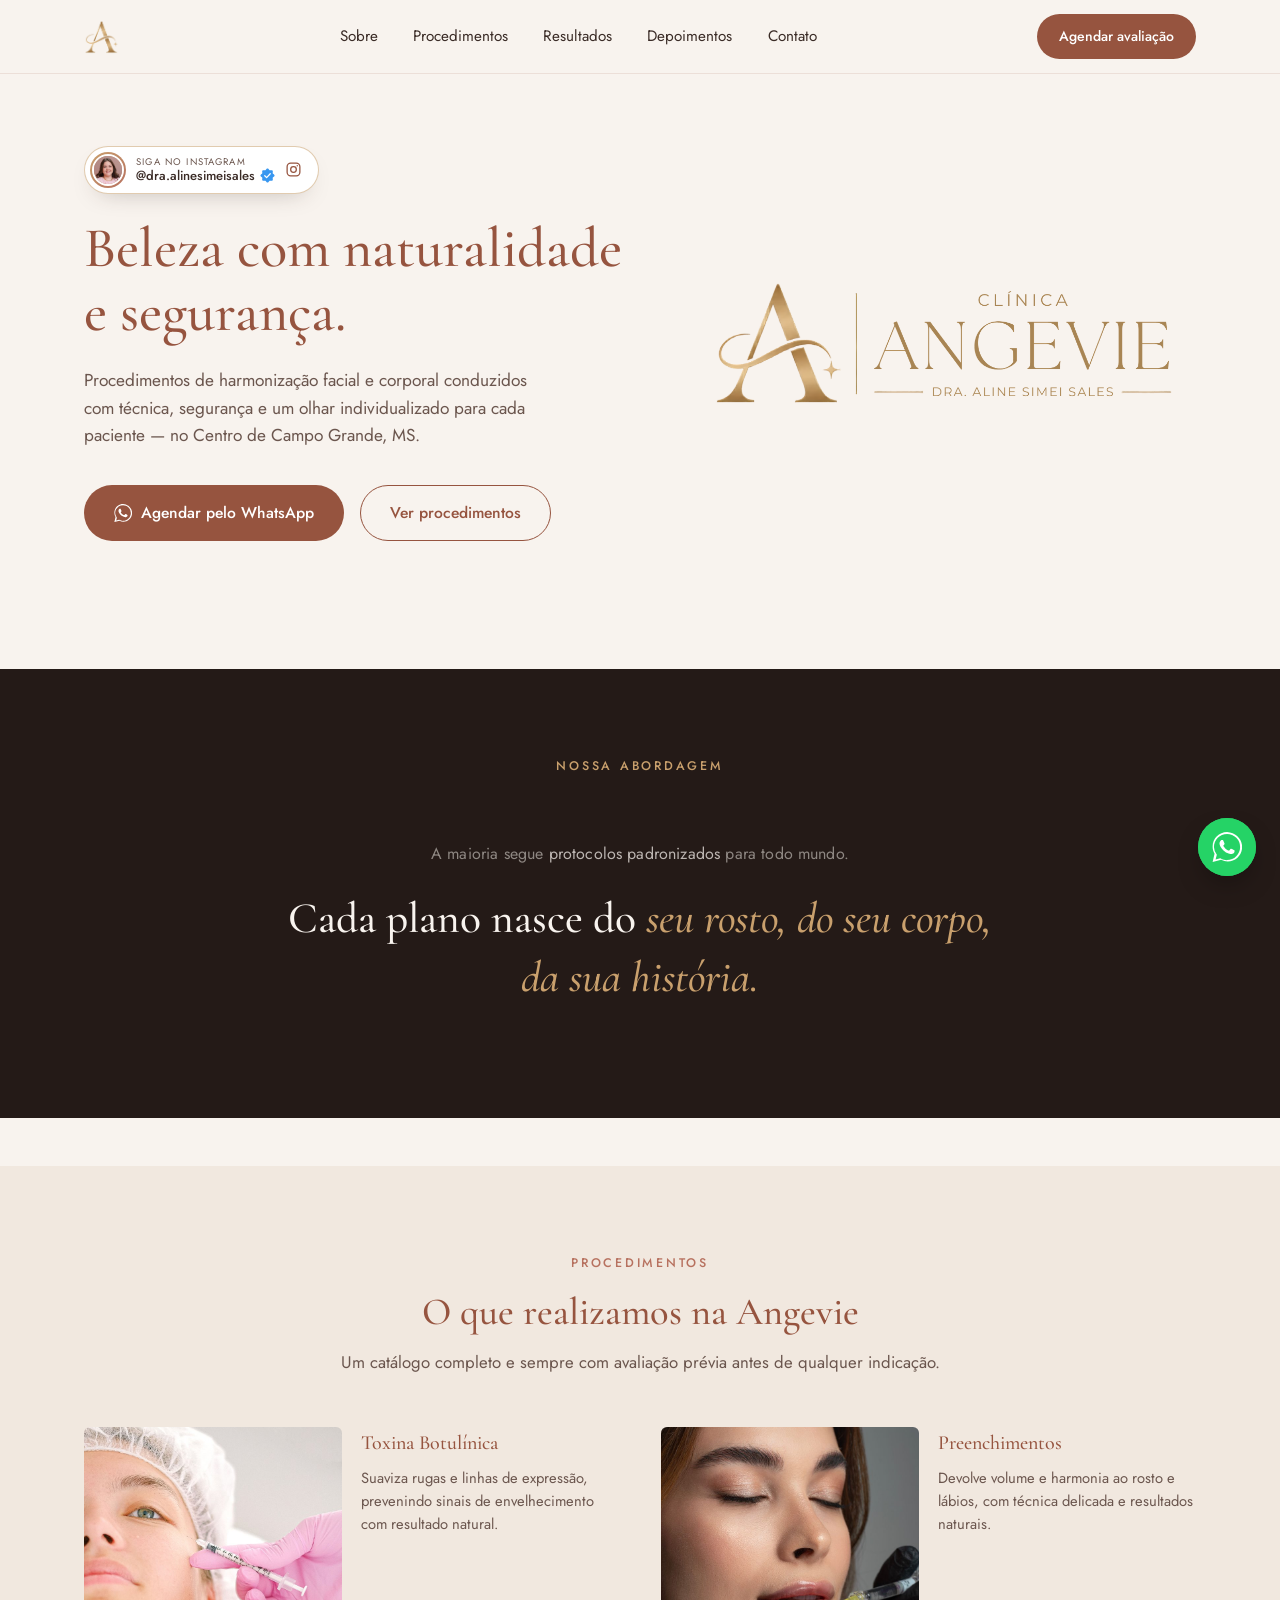
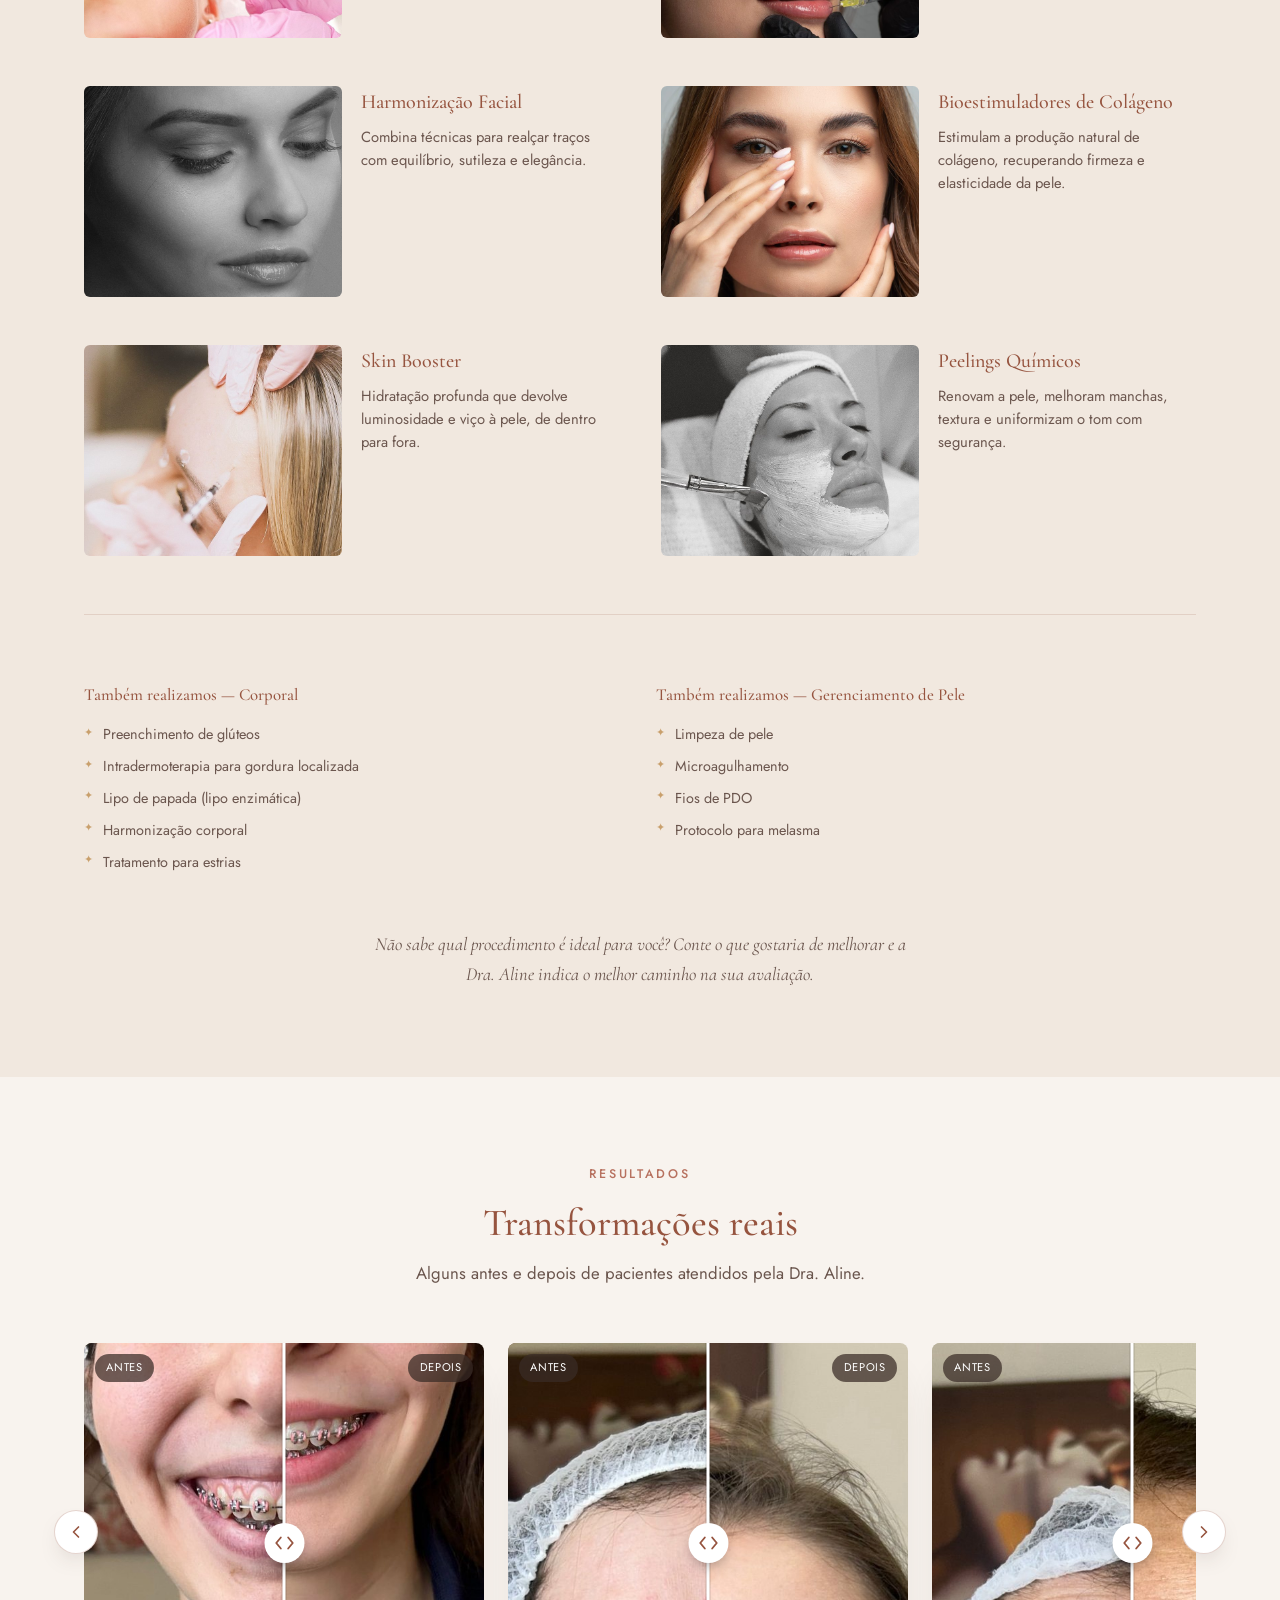
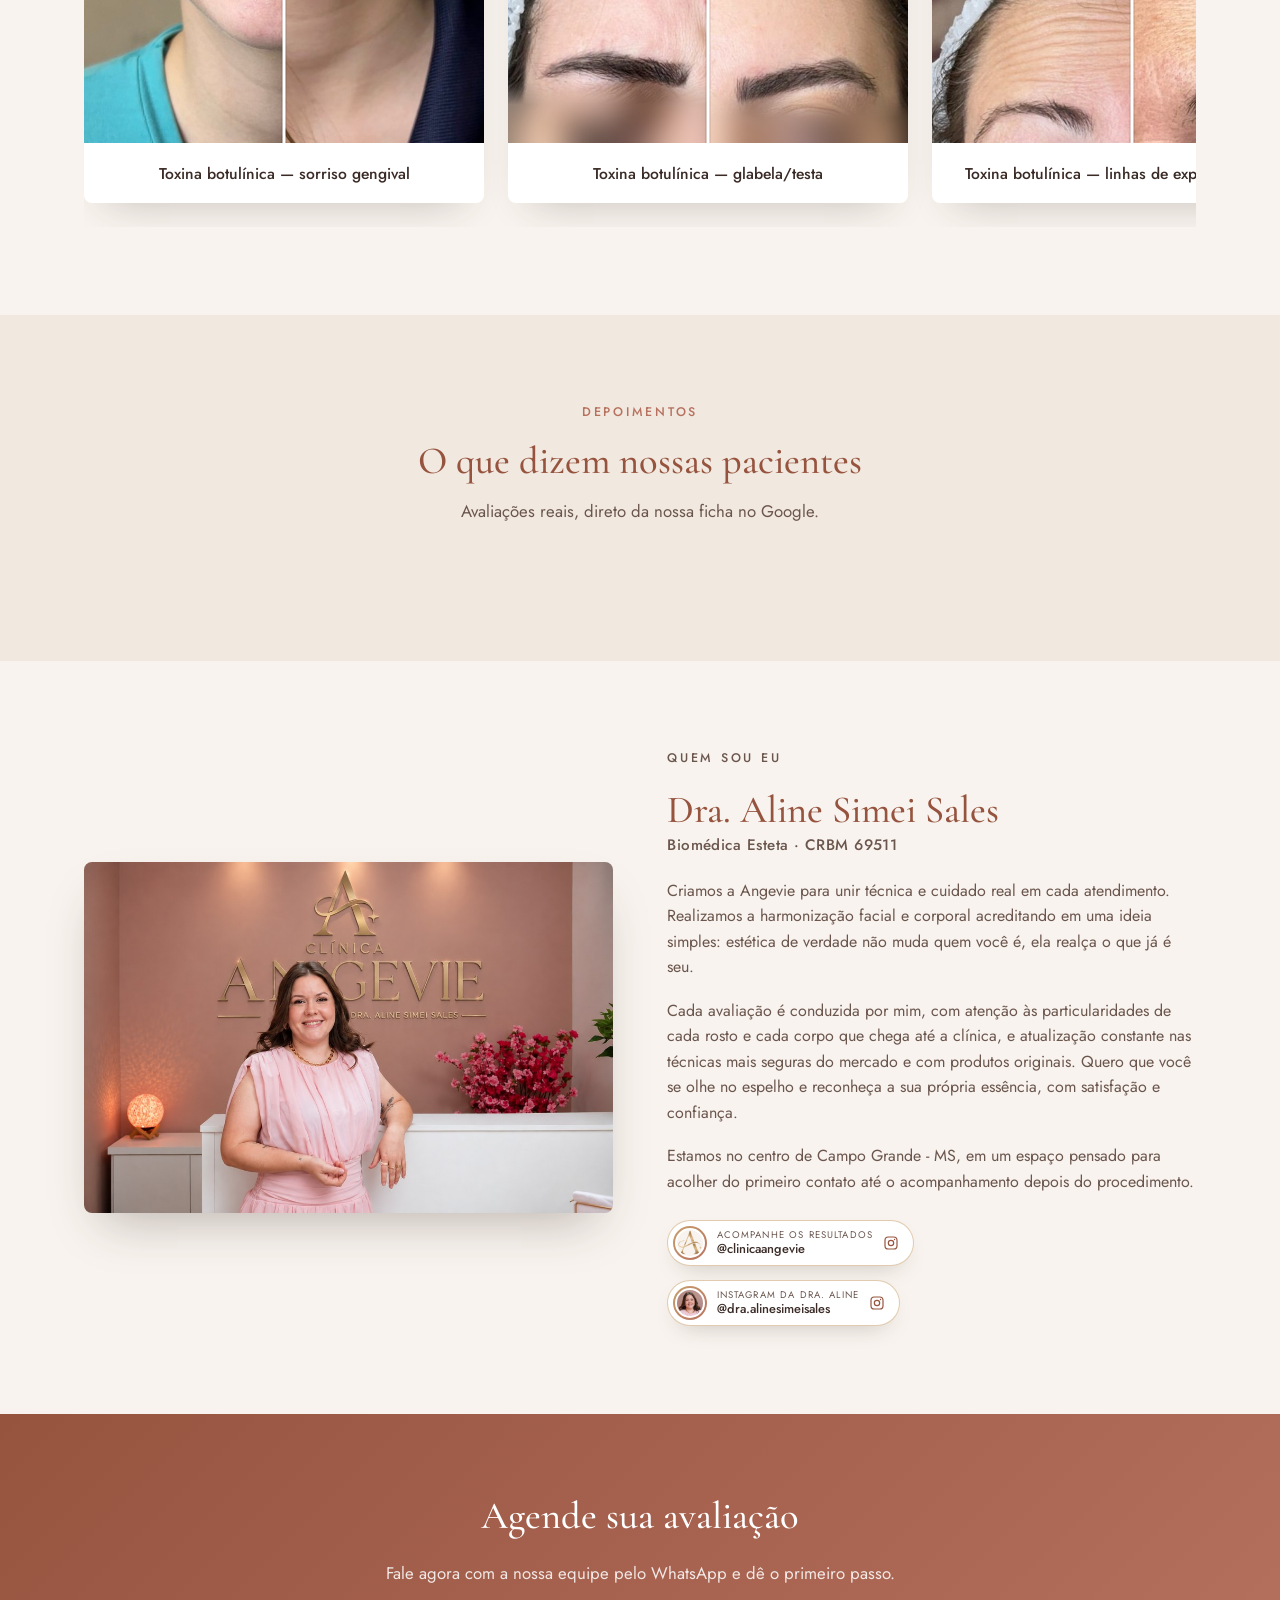
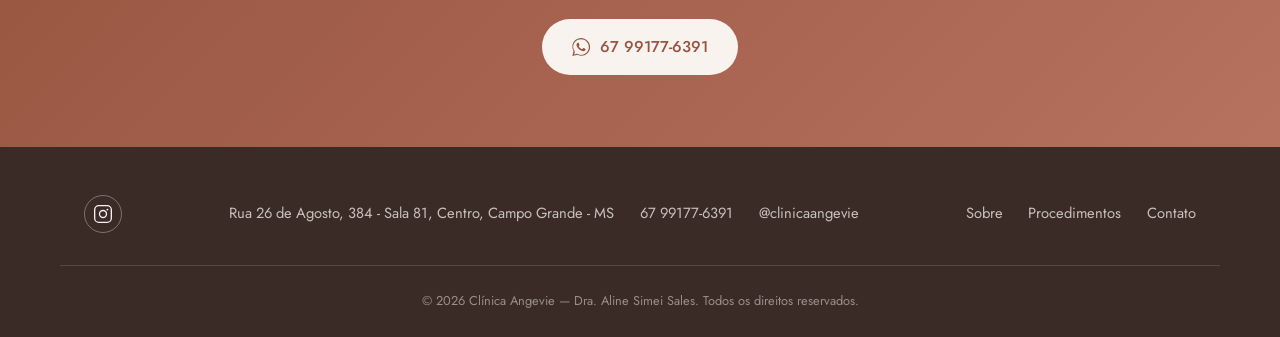
==== commit fc50fd96: "a" ====
--- a/index.html
+++ b/index.html
@@ -93,7 +93,7 @@
 <div class="hero-copy">
 <a class="hero-insta" href="https://www.instagram.com/dra.alinesimeisales" target="_blank" rel="noopener" aria-label="Siga a Dra. Aline Simei Sales no Instagram">
 <span class="hero-insta-avatar"><img src="assets/dra-avatar.jpg" alt="" width="44" height="44"></span>
-<span class="hero-insta-text"><small>Siga no Instagram</small><span class="hero-insta-handle">@dra.alinesimeisales<svg class="hero-insta-verified" viewBox="0 0 24 24" role="img" aria-label="Perfil verificado"><title>Perfil verificado</title><path fill="#3897F0" d="M12 1.5l2.6 1.7 3.1-.2 1.2 2.9 2.7 1.5-.6 3.1 1.1 2.9-2.2 2.2-.3 3.1-3 .8-2 2.4-2.6-1.7-3.1.2-1.2-2.9-2.7-1.5.6-3.1L3.5 9.8l2.2-2.2.3-3.1 3-.8z"/><path d="M8 12.3l2.6 2.6L16 9.4" fill="none" stroke="#fff" stroke-width="2" stroke-linecap="round" stroke-linejoin="round"/></svg></span></span>
+<span class="hero-insta-text"><small>Siga no Instagram</small><span class="hero-insta-handle">@dra.alinesimeisales<svg class="hero-insta-verified" viewBox="0 0 24 24" role="img" aria-label="Perfil verificado"><title>Perfil verificado</title><path fill="#3897F0" d="M12.00 0.70 L12.30 0.73 L12.59 0.81 L12.87 0.94 L13.14 1.12 L13.40 1.34 L13.65 1.59 L13.88 1.86 L14.10 2.14 L14.30 2.41 L14.50 2.68 L14.69 2.93 L14.88 3.15 L15.07 3.33 L15.27 3.48 L15.48 3.59 L15.71 3.66 L15.96 3.70 L16.23 3.70 L16.52 3.68 L16.82 3.64 L17.15 3.59 L17.49 3.54 L17.84 3.50 L18.20 3.47 L18.54 3.47 L18.88 3.50 L19.20 3.57 L19.50 3.67 L19.76 3.82 L19.99 4.01 L20.18 4.24 L20.33 4.50 L20.43 4.80 L20.50 5.12 L20.53 5.46 L20.53 5.80 L20.50 6.16 L20.46 6.51 L20.41 6.85 L20.36 7.17 L20.32 7.48 L20.30 7.77 L20.30 8.04 L20.34 8.29 L20.41 8.52 L20.52 8.73 L20.67 8.93 L20.85 9.12 L21.07 9.31 L21.32 9.50 L21.59 9.70 L21.86 9.90 L22.14 10.12 L22.41 10.35 L22.66 10.60 L22.88 10.86 L23.06 11.13 L23.19 11.41 L23.27 11.70 L23.30 12.00 L23.27 12.30 L23.19 12.59 L23.06 12.87 L22.88 13.14 L22.66 13.40 L22.41 13.65 L22.14 13.88 L21.86 14.10 L21.59 14.30 L21.32 14.50 L21.07 14.69 L20.85 14.88 L20.67 15.07 L20.52 15.27 L20.41 15.48 L20.34 15.71 L20.30 15.96 L20.30 16.23 L20.32 16.52 L20.36 16.82 L20.41 17.15 L20.46 17.49 L20.50 17.84 L20.53 18.20 L20.53 18.54 L20.50 18.88 L20.43 19.20 L20.33 19.50 L20.18 19.76 L19.99 19.99 L19.76 20.18 L19.50 20.33 L19.20 20.43 L18.88 20.50 L18.54 20.53 L18.20 20.53 L17.84 20.50 L17.49 20.46 L17.15 20.41 L16.82 20.36 L16.52 20.32 L16.23 20.30 L15.96 20.30 L15.71 20.34 L15.48 20.41 L15.27 20.52 L15.07 20.67 L14.88 20.85 L14.69 21.07 L14.50 21.32 L14.30 21.59 L14.10 21.86 L13.88 22.14 L13.65 22.41 L13.40 22.66 L13.14 22.88 L12.87 23.06 L12.59 23.19 L12.30 23.27 L12.00 23.30 L11.70 23.27 L11.41 23.19 L11.13 23.06 L10.86 22.88 L10.60 22.66 L10.35 22.41 L10.12 22.14 L9.90 21.86 L9.70 21.59 L9.50 21.32 L9.31 21.07 L9.12 20.85 L8.93 20.67 L8.73 20.52 L8.52 20.41 L8.29 20.34 L8.04 20.30 L7.77 20.30 L7.48 20.32 L7.18 20.36 L6.85 20.41 L6.51 20.46 L6.16 20.50 L5.80 20.53 L5.46 20.53 L5.12 20.50 L4.80 20.43 L4.50 20.33 L4.24 20.18 L4.01 19.99 L3.82 19.76 L3.67 19.50 L3.57 19.20 L3.50 18.88 L3.47 18.54 L3.47 18.20 L3.50 17.84 L3.54 17.49 L3.59 17.15 L3.64 16.83 L3.68 16.52 L3.70 16.23 L3.70 15.96 L3.66 15.71 L3.59 15.48 L3.48 15.27 L3.33 15.07 L3.15 14.88 L2.93 14.69 L2.68 14.50 L2.41 14.30 L2.14 14.10 L1.86 13.88 L1.59 13.65 L1.34 13.40 L1.12 13.14 L0.94 12.87 L0.81 12.59 L0.73 12.30 L0.70 12.00 L0.73 11.70 L0.81 11.41 L0.94 11.13 L1.12 10.86 L1.34 10.60 L1.59 10.35 L1.86 10.12 L2.14 9.90 L2.41 9.70 L2.68 9.50 L2.93 9.31 L3.15 9.12 L3.33 8.93 L3.48 8.73 L3.59 8.52 L3.66 8.29 L3.70 8.04 L3.70 7.77 L3.68 7.48 L3.64 7.17 L3.59 6.85 L3.54 6.51 L3.50 6.16 L3.47 5.80 L3.47 5.46 L3.50 5.12 L3.57 4.80 L3.67 4.50 L3.82 4.24 L4.01 4.01 L4.24 3.82 L4.50 3.67 L4.80 3.57 L5.12 3.50 L5.46 3.47 L5.80 3.47 L6.16 3.50 L6.51 3.54 L6.85 3.59 L7.18 3.64 L7.48 3.68 L7.77 3.70 L8.04 3.70 L8.29 3.66 L8.52 3.59 L8.73 3.48 L8.93 3.33 L9.12 3.15 L9.31 2.93 L9.50 2.68 L9.70 2.41 L9.90 2.14 L10.12 1.86 L10.35 1.59 L10.60 1.34 L10.86 1.12 L11.13 0.94 L11.41 0.81 L11.70 0.73Z"/><path d="M7.6 12.4l3 3 5.8-6.2" fill="none" stroke="#fff" stroke-width="2" stroke-linecap="round" stroke-linejoin="round"/></svg></span></span>
 <svg class="hero-insta-icon" viewBox="0 0 24 24" fill="none" stroke="currentColor" stroke-width="1.8" aria-hidden="true"><rect x="3" y="3" width="18" height="18" rx="5"/><circle cx="12" cy="12" r="4"/><circle cx="17.3" cy="6.7" r="1" fill="currentColor" stroke="none"/></svg>
 </a>
 <h1>Beleza com naturalidade e segurança.</h1>
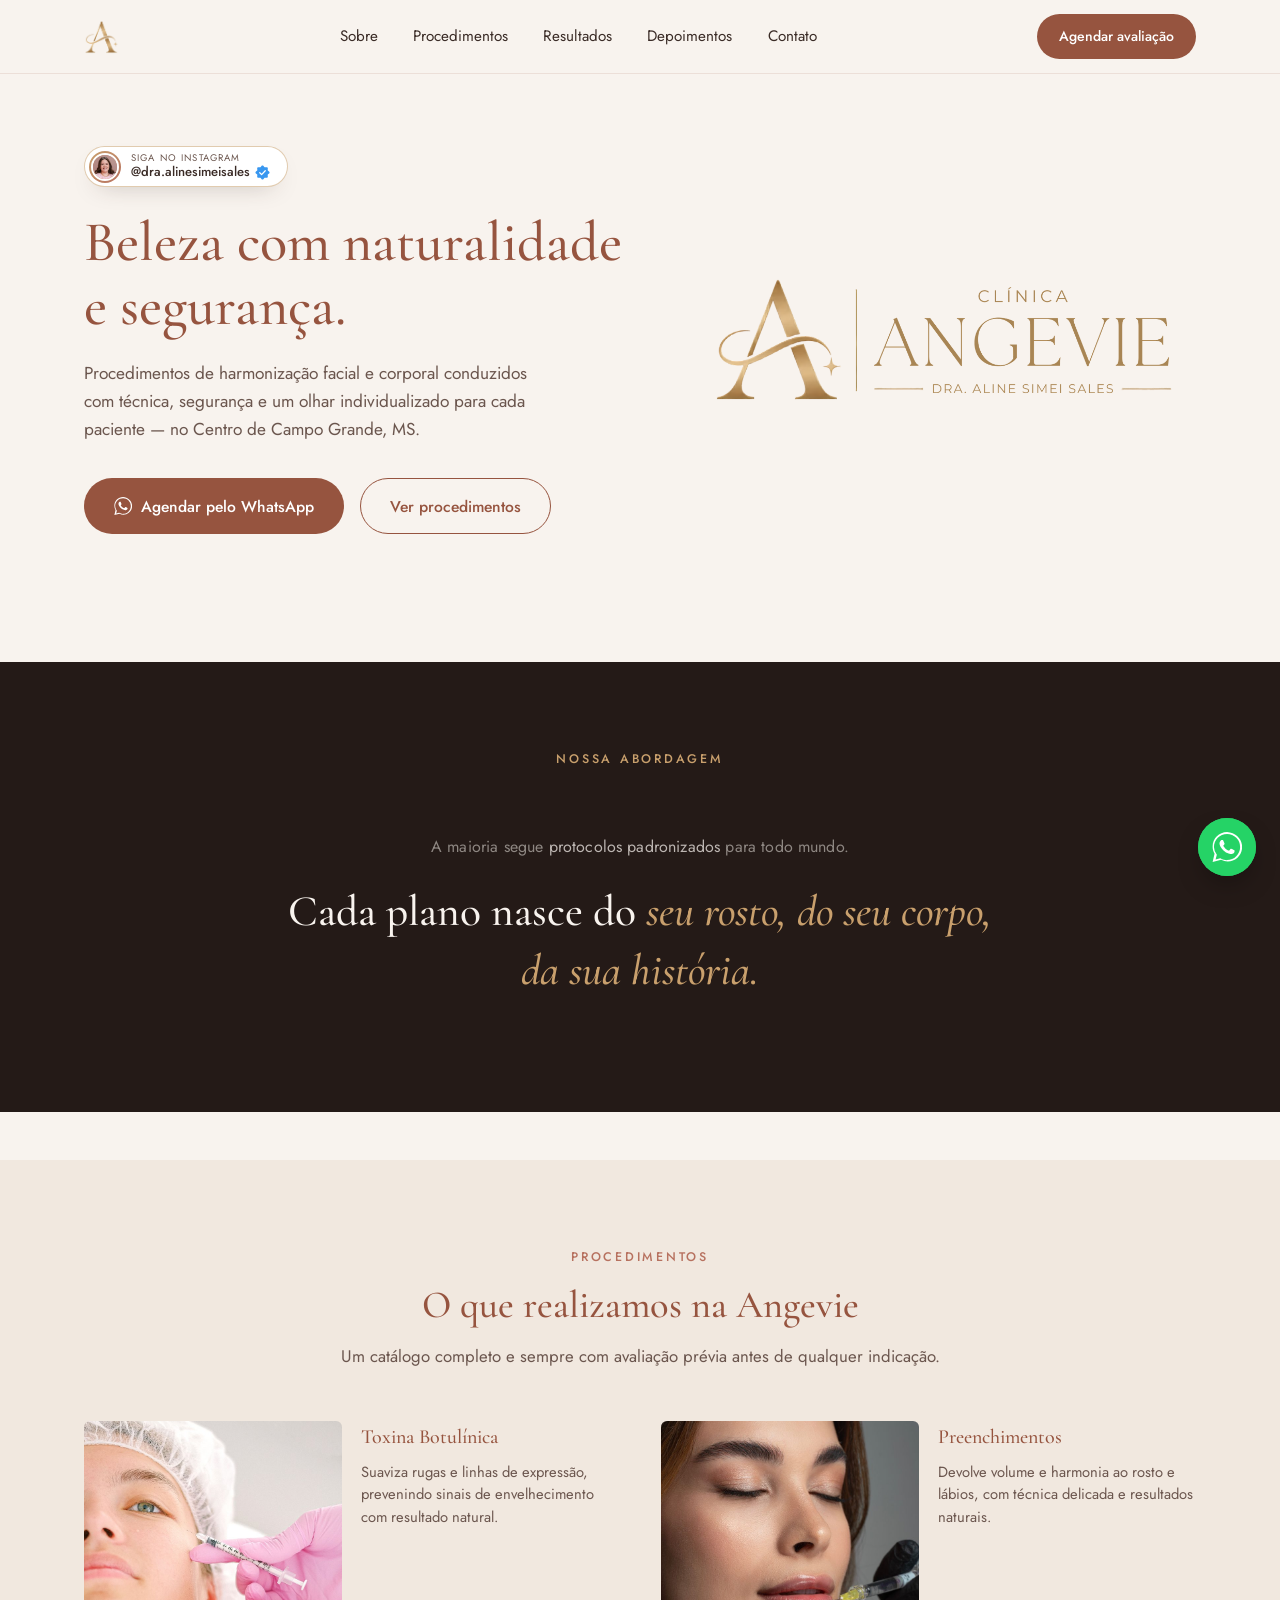
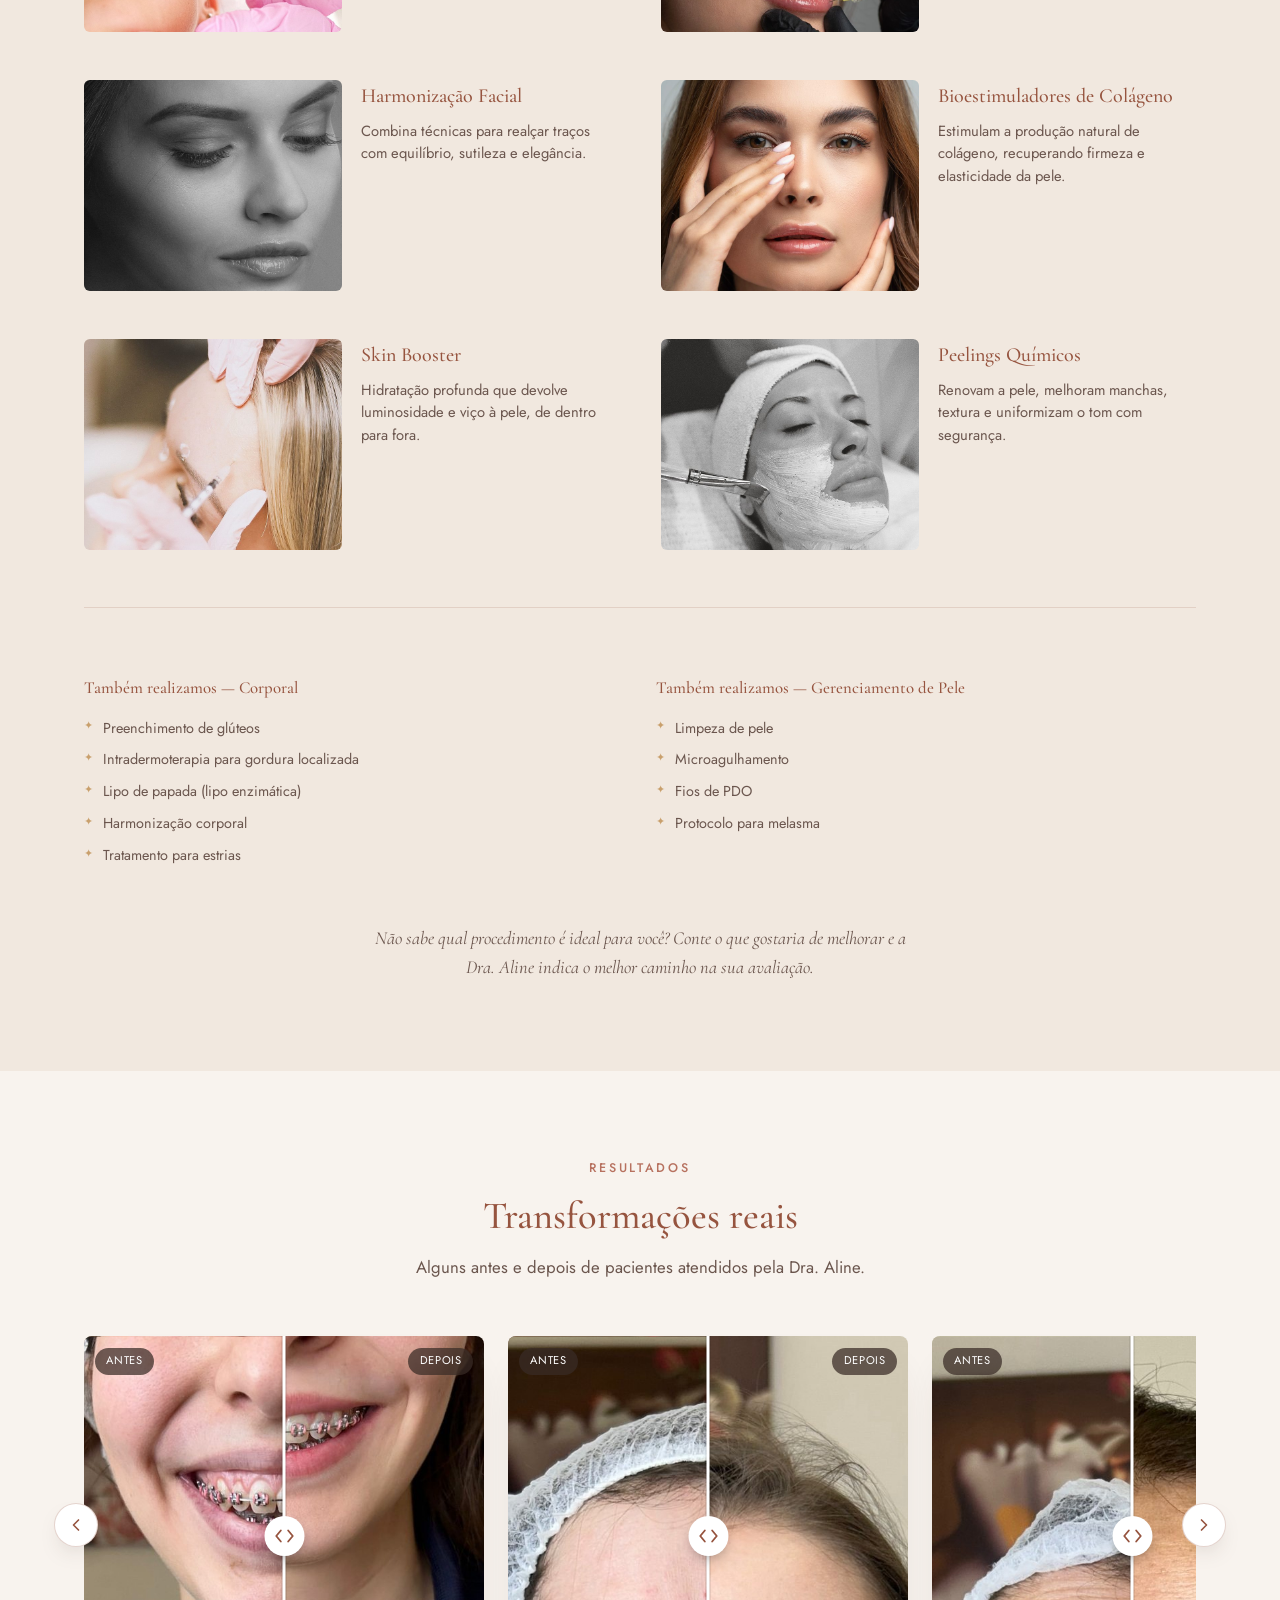
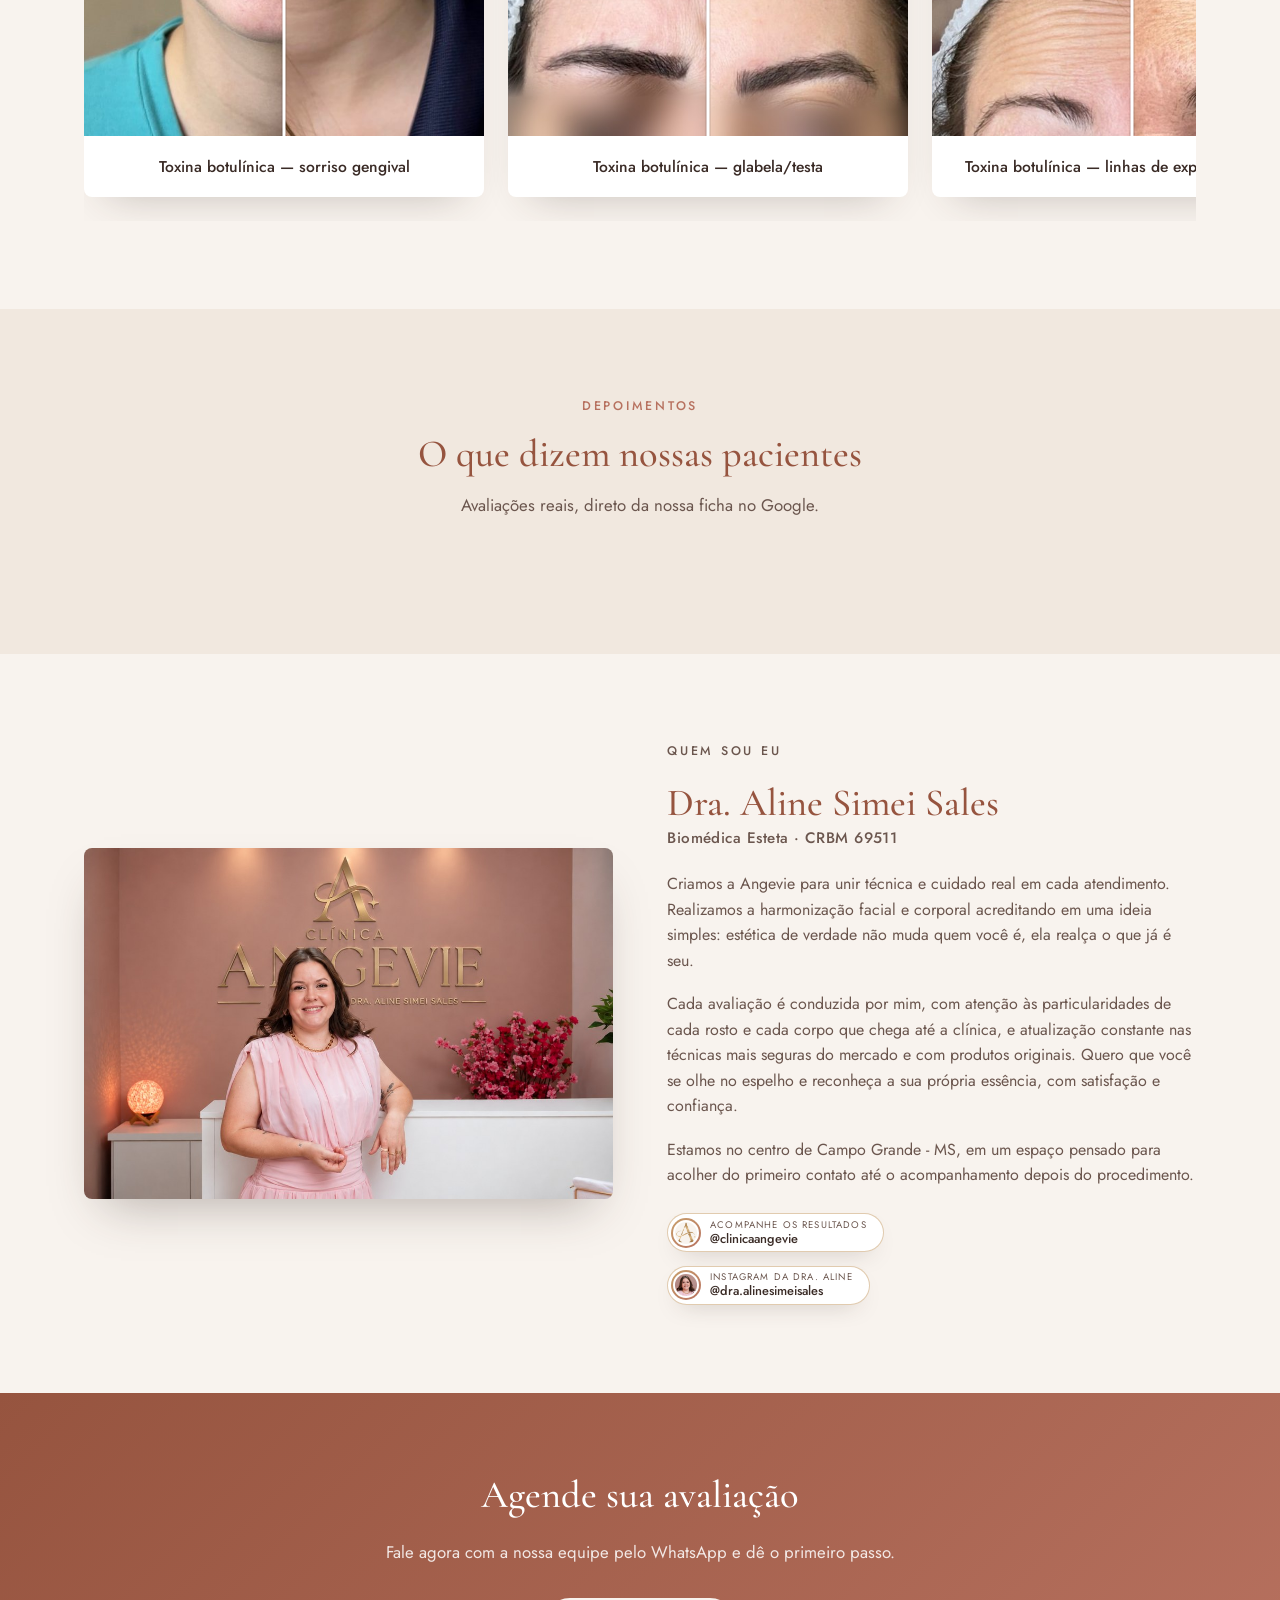
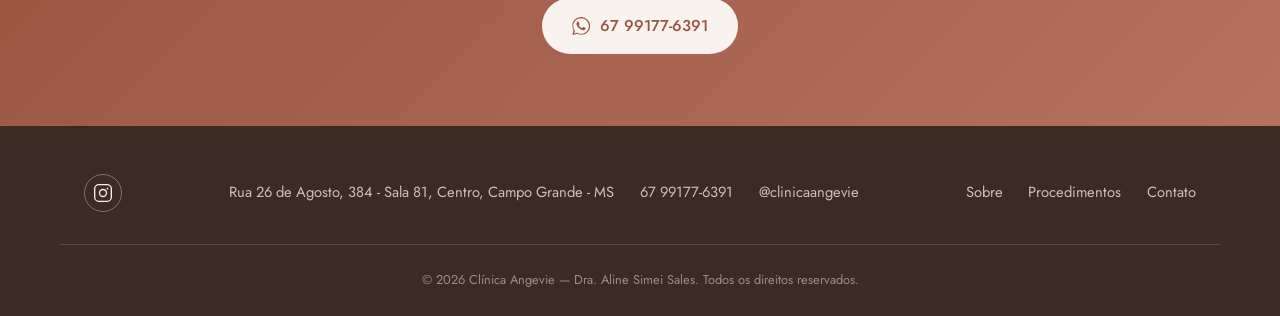
==== commit 955fe6a6: "zzz" ====
--- a/index.html
+++ b/index.html
@@ -94,7 +94,6 @@
 <a class="hero-insta" href="https://www.instagram.com/dra.alinesimeisales" target="_blank" rel="noopener" aria-label="Siga a Dra. Aline Simei Sales no Instagram">
 <span class="hero-insta-avatar"><img src="assets/dra-avatar.jpg" alt="" width="44" height="44"></span>
 <span class="hero-insta-text"><small>Siga no Instagram</small><span class="hero-insta-handle">@dra.alinesimeisales<svg class="hero-insta-verified" viewBox="0 0 24 24" role="img" aria-label="Perfil verificado"><title>Perfil verificado</title><path fill="#3897F0" d="M12.00 0.70 L12.30 0.73 L12.59 0.81 L12.87 0.94 L13.14 1.12 L13.40 1.34 L13.65 1.59 L13.88 1.86 L14.10 2.14 L14.30 2.41 L14.50 2.68 L14.69 2.93 L14.88 3.15 L15.07 3.33 L15.27 3.48 L15.48 3.59 L15.71 3.66 L15.96 3.70 L16.23 3.70 L16.52 3.68 L16.82 3.64 L17.15 3.59 L17.49 3.54 L17.84 3.50 L18.20 3.47 L18.54 3.47 L18.88 3.50 L19.20 3.57 L19.50 3.67 L19.76 3.82 L19.99 4.01 L20.18 4.24 L20.33 4.50 L20.43 4.80 L20.50 5.12 L20.53 5.46 L20.53 5.80 L20.50 6.16 L20.46 6.51 L20.41 6.85 L20.36 7.17 L20.32 7.48 L20.30 7.77 L20.30 8.04 L20.34 8.29 L20.41 8.52 L20.52 8.73 L20.67 8.93 L20.85 9.12 L21.07 9.31 L21.32 9.50 L21.59 9.70 L21.86 9.90 L22.14 10.12 L22.41 10.35 L22.66 10.60 L22.88 10.86 L23.06 11.13 L23.19 11.41 L23.27 11.70 L23.30 12.00 L23.27 12.30 L23.19 12.59 L23.06 12.87 L22.88 13.14 L22.66 13.40 L22.41 13.65 L22.14 13.88 L21.86 14.10 L21.59 14.30 L21.32 14.50 L21.07 14.69 L20.85 14.88 L20.67 15.07 L20.52 15.27 L20.41 15.48 L20.34 15.71 L20.30 15.96 L20.30 16.23 L20.32 16.52 L20.36 16.82 L20.41 17.15 L20.46 17.49 L20.50 17.84 L20.53 18.20 L20.53 18.54 L20.50 18.88 L20.43 19.20 L20.33 19.50 L20.18 19.76 L19.99 19.99 L19.76 20.18 L19.50 20.33 L19.20 20.43 L18.88 20.50 L18.54 20.53 L18.20 20.53 L17.84 20.50 L17.49 20.46 L17.15 20.41 L16.82 20.36 L16.52 20.32 L16.23 20.30 L15.96 20.30 L15.71 20.34 L15.48 20.41 L15.27 20.52 L15.07 20.67 L14.88 20.85 L14.69 21.07 L14.50 21.32 L14.30 21.59 L14.10 21.86 L13.88 22.14 L13.65 22.41 L13.40 22.66 L13.14 22.88 L12.87 23.06 L12.59 23.19 L12.30 23.27 L12.00 23.30 L11.70 23.27 L11.41 23.19 L11.13 23.06 L10.86 22.88 L10.60 22.66 L10.35 22.41 L10.12 22.14 L9.90 21.86 L9.70 21.59 L9.50 21.32 L9.31 21.07 L9.12 20.85 L8.93 20.67 L8.73 20.52 L8.52 20.41 L8.29 20.34 L8.04 20.30 L7.77 20.30 L7.48 20.32 L7.18 20.36 L6.85 20.41 L6.51 20.46 L6.16 20.50 L5.80 20.53 L5.46 20.53 L5.12 20.50 L4.80 20.43 L4.50 20.33 L4.24 20.18 L4.01 19.99 L3.82 19.76 L3.67 19.50 L3.57 19.20 L3.50 18.88 L3.47 18.54 L3.47 18.20 L3.50 17.84 L3.54 17.49 L3.59 17.15 L3.64 16.83 L3.68 16.52 L3.70 16.23 L3.70 15.96 L3.66 15.71 L3.59 15.48 L3.48 15.27 L3.33 15.07 L3.15 14.88 L2.93 14.69 L2.68 14.50 L2.41 14.30 L2.14 14.10 L1.86 13.88 L1.59 13.65 L1.34 13.40 L1.12 13.14 L0.94 12.87 L0.81 12.59 L0.73 12.30 L0.70 12.00 L0.73 11.70 L0.81 11.41 L0.94 11.13 L1.12 10.86 L1.34 10.60 L1.59 10.35 L1.86 10.12 L2.14 9.90 L2.41 9.70 L2.68 9.50 L2.93 9.31 L3.15 9.12 L3.33 8.93 L3.48 8.73 L3.59 8.52 L3.66 8.29 L3.70 8.04 L3.70 7.77 L3.68 7.48 L3.64 7.17 L3.59 6.85 L3.54 6.51 L3.50 6.16 L3.47 5.80 L3.47 5.46 L3.50 5.12 L3.57 4.80 L3.67 4.50 L3.82 4.24 L4.01 4.01 L4.24 3.82 L4.50 3.67 L4.80 3.57 L5.12 3.50 L5.46 3.47 L5.80 3.47 L6.16 3.50 L6.51 3.54 L6.85 3.59 L7.18 3.64 L7.48 3.68 L7.77 3.70 L8.04 3.70 L8.29 3.66 L8.52 3.59 L8.73 3.48 L8.93 3.33 L9.12 3.15 L9.31 2.93 L9.50 2.68 L9.70 2.41 L9.90 2.14 L10.12 1.86 L10.35 1.59 L10.60 1.34 L10.86 1.12 L11.13 0.94 L11.41 0.81 L11.70 0.73Z"/><path d="M7.6 12.4l3 3 5.8-6.2" fill="none" stroke="#fff" stroke-width="2" stroke-linecap="round" stroke-linejoin="round"/></svg></span></span>
-<svg class="hero-insta-icon" viewBox="0 0 24 24" fill="none" stroke="currentColor" stroke-width="1.8" aria-hidden="true"><rect x="3" y="3" width="18" height="18" rx="5"/><circle cx="12" cy="12" r="4"/><circle cx="17.3" cy="6.7" r="1" fill="currentColor" stroke="none"/></svg>
 </a>
 <h1>Beleza com naturalidade e segurança.</h1>
 <p class="hero-text">
@@ -342,12 +341,10 @@
 <a class="hero-insta hero-insta--sm" href="https://www.instagram.com/clinicaangevie" target="_blank" rel="noopener" aria-label="Acompanhe os resultados no Instagram @clinicaangevie">
 <span class="hero-insta-avatar"><img src="assets/logo-mark.png" alt="" width="34" height="34"></span>
 <span class="hero-insta-text"><small>Acompanhe os resultados</small>@clinicaangevie</span>
-<svg class="hero-insta-icon" viewBox="0 0 24 24" fill="none" stroke="currentColor" stroke-width="1.8" aria-hidden="true"><rect x="3" y="3" width="18" height="18" rx="5"/><circle cx="12" cy="12" r="4"/><circle cx="17.3" cy="6.7" r="1" fill="currentColor" stroke="none"/></svg>
 </a>
 <a class="hero-insta hero-insta--sm" href="https://www.instagram.com/dra.alinesimeisales" target="_blank" rel="noopener" aria-label="Instagram da Dra. Aline: @dra.alinesimeisales">
 <span class="hero-insta-avatar"><img src="assets/dra-avatar.jpg" alt="" width="34" height="34"></span>
 <span class="hero-insta-text"><small>Instagram da Dra. Aline</small>@dra.alinesimeisales</span>
-<svg class="hero-insta-icon" viewBox="0 0 24 24" fill="none" stroke="currentColor" stroke-width="1.8" aria-hidden="true"><rect x="3" y="3" width="18" height="18" rx="5"/><circle cx="12" cy="12" r="4"/><circle cx="17.3" cy="6.7" r="1" fill="currentColor" stroke="none"/></svg>
 </a>
 </div>
 </div>
--- a/css/style.css
+++ b/css/style.css
@@ -308,21 +308,21 @@
 }
 .hero-insta:not(.hero-insta--sm) {
   gap: 0.65rem;
-  padding: 0.3rem 0.95rem 0.3rem 0.3rem;
+  padding: 0.22rem 1.1rem 0.22rem 0.22rem;
   margin-bottom: 1.4rem;
 }
-.hero-insta:not(.hero-insta--sm) .hero-insta-avatar { flex: 0 0 36px; width: 36px; height: 36px; }
+.hero-insta:not(.hero-insta--sm) .hero-insta-avatar { flex: 0 0 32px; width: 32px; height: 32px; }
 .hero-insta:not(.hero-insta--sm) .hero-insta-text { font-size: 0.82rem; }
 .hero-insta:not(.hero-insta--sm) .hero-insta-text small { font-size: 0.6rem; }
 .hero-insta:not(.hero-insta--sm) .hero-insta-icon { width: 17px; height: 17px; }
 .hero-insta-handle { display: inline-flex; align-items: center; gap: 0.3rem; }
 .hero-insta-verified { width: 15px; height: 15px; flex-shrink: 0; }
 .hero-insta--sm {
-  gap: 0.6rem;
-  padding: 0.3rem 0.9rem 0.3rem 0.3rem;
+  gap: 0.55rem;
+  padding: 0.2rem 1rem 0.2rem 0.2rem;
   margin-bottom: 0;
 }
-.hero-insta--sm .hero-insta-avatar { flex: 0 0 34px; width: 34px; height: 34px; background: linear-gradient(135deg, var(--gold), var(--terracotta)); }
+.hero-insta--sm .hero-insta-avatar { flex: 0 0 30px; width: 30px; height: 30px; background: linear-gradient(135deg, var(--gold), var(--terracotta)); }
 .hero-insta--sm .hero-insta-avatar img { background: var(--cream); object-fit: contain; }
 .hero-insta--sm .hero-insta-text { font-size: 0.8rem; }
 .hero-insta--sm .hero-insta-text small { font-size: 0.6rem; }
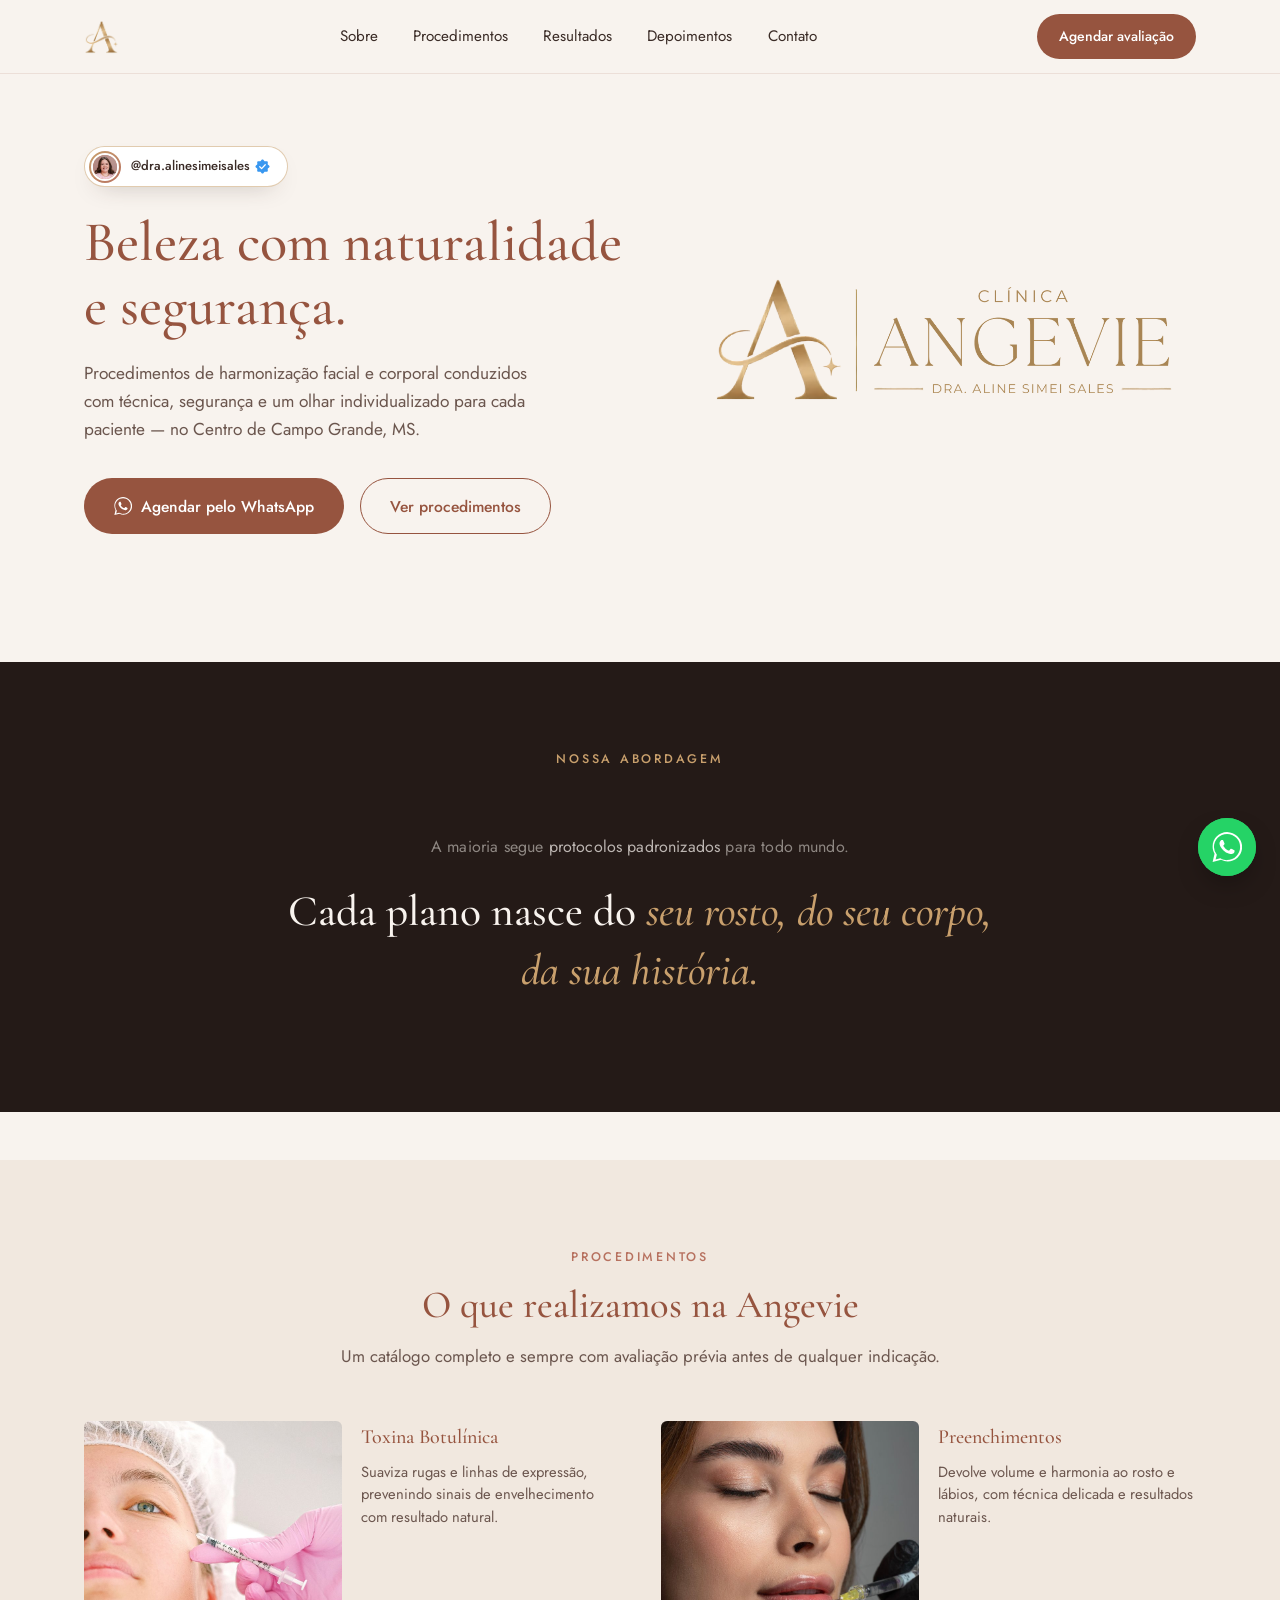
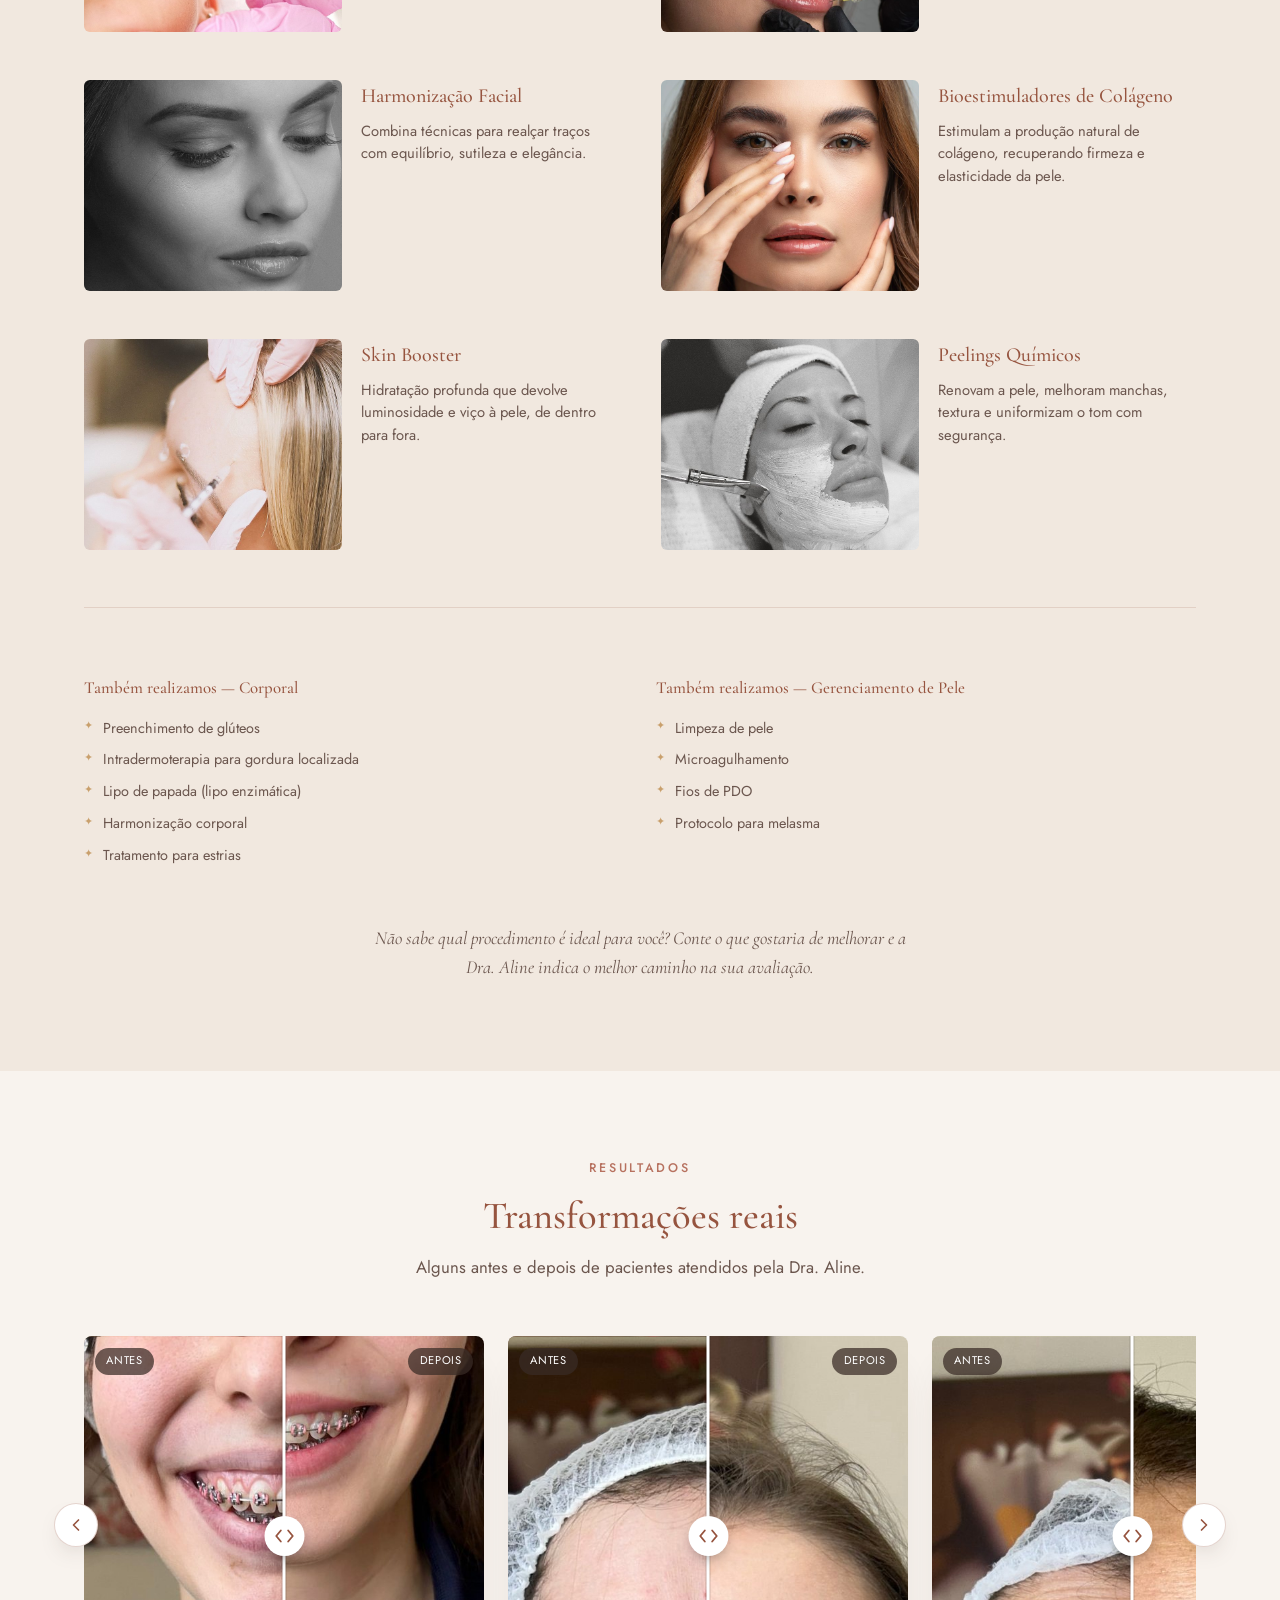
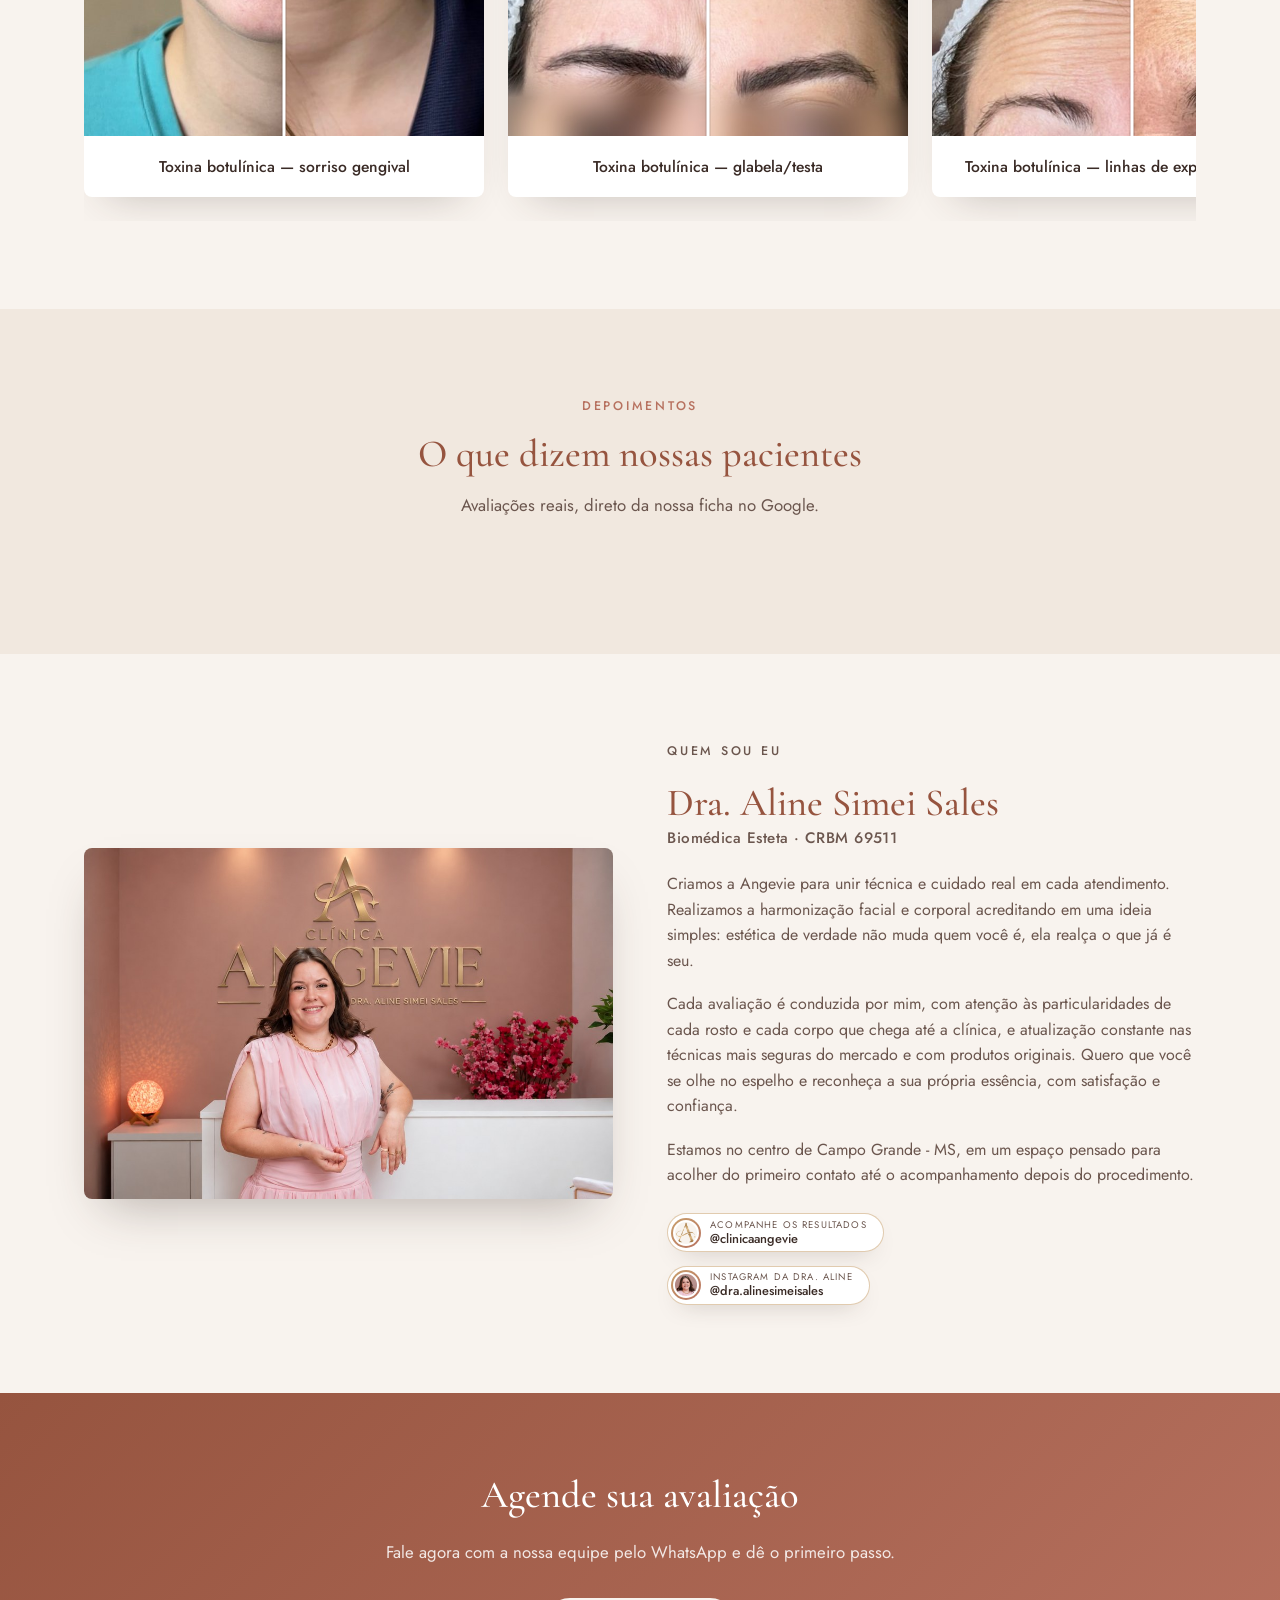
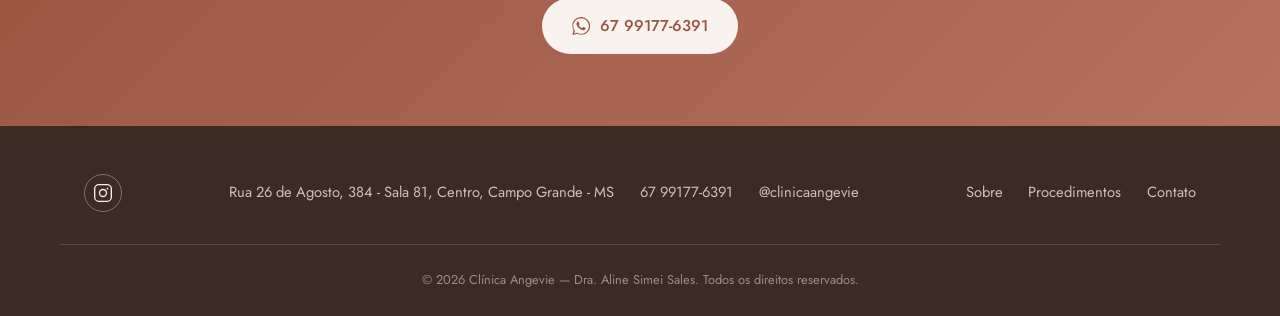
==== commit aee0dd21: "aass" ====
--- a/index.html
+++ b/index.html
@@ -93,7 +93,7 @@
 <div class="hero-copy">
 <a class="hero-insta" href="https://www.instagram.com/dra.alinesimeisales" target="_blank" rel="noopener" aria-label="Siga a Dra. Aline Simei Sales no Instagram">
 <span class="hero-insta-avatar"><img src="assets/dra-avatar.jpg" alt="" width="44" height="44"></span>
-<span class="hero-insta-text"><small>Siga no Instagram</small><span class="hero-insta-handle">@dra.alinesimeisales<svg class="hero-insta-verified" viewBox="0 0 24 24" role="img" aria-label="Perfil verificado"><title>Perfil verificado</title><path fill="#3897F0" d="M12.00 0.70 L12.30 0.73 L12.59 0.81 L12.87 0.94 L13.14 1.12 L13.40 1.34 L13.65 1.59 L13.88 1.86 L14.10 2.14 L14.30 2.41 L14.50 2.68 L14.69 2.93 L14.88 3.15 L15.07 3.33 L15.27 3.48 L15.48 3.59 L15.71 3.66 L15.96 3.70 L16.23 3.70 L16.52 3.68 L16.82 3.64 L17.15 3.59 L17.49 3.54 L17.84 3.50 L18.20 3.47 L18.54 3.47 L18.88 3.50 L19.20 3.57 L19.50 3.67 L19.76 3.82 L19.99 4.01 L20.18 4.24 L20.33 4.50 L20.43 4.80 L20.50 5.12 L20.53 5.46 L20.53 5.80 L20.50 6.16 L20.46 6.51 L20.41 6.85 L20.36 7.17 L20.32 7.48 L20.30 7.77 L20.30 8.04 L20.34 8.29 L20.41 8.52 L20.52 8.73 L20.67 8.93 L20.85 9.12 L21.07 9.31 L21.32 9.50 L21.59 9.70 L21.86 9.90 L22.14 10.12 L22.41 10.35 L22.66 10.60 L22.88 10.86 L23.06 11.13 L23.19 11.41 L23.27 11.70 L23.30 12.00 L23.27 12.30 L23.19 12.59 L23.06 12.87 L22.88 13.14 L22.66 13.40 L22.41 13.65 L22.14 13.88 L21.86 14.10 L21.59 14.30 L21.32 14.50 L21.07 14.69 L20.85 14.88 L20.67 15.07 L20.52 15.27 L20.41 15.48 L20.34 15.71 L20.30 15.96 L20.30 16.23 L20.32 16.52 L20.36 16.82 L20.41 17.15 L20.46 17.49 L20.50 17.84 L20.53 18.20 L20.53 18.54 L20.50 18.88 L20.43 19.20 L20.33 19.50 L20.18 19.76 L19.99 19.99 L19.76 20.18 L19.50 20.33 L19.20 20.43 L18.88 20.50 L18.54 20.53 L18.20 20.53 L17.84 20.50 L17.49 20.46 L17.15 20.41 L16.82 20.36 L16.52 20.32 L16.23 20.30 L15.96 20.30 L15.71 20.34 L15.48 20.41 L15.27 20.52 L15.07 20.67 L14.88 20.85 L14.69 21.07 L14.50 21.32 L14.30 21.59 L14.10 21.86 L13.88 22.14 L13.65 22.41 L13.40 22.66 L13.14 22.88 L12.87 23.06 L12.59 23.19 L12.30 23.27 L12.00 23.30 L11.70 23.27 L11.41 23.19 L11.13 23.06 L10.86 22.88 L10.60 22.66 L10.35 22.41 L10.12 22.14 L9.90 21.86 L9.70 21.59 L9.50 21.32 L9.31 21.07 L9.12 20.85 L8.93 20.67 L8.73 20.52 L8.52 20.41 L8.29 20.34 L8.04 20.30 L7.77 20.30 L7.48 20.32 L7.18 20.36 L6.85 20.41 L6.51 20.46 L6.16 20.50 L5.80 20.53 L5.46 20.53 L5.12 20.50 L4.80 20.43 L4.50 20.33 L4.24 20.18 L4.01 19.99 L3.82 19.76 L3.67 19.50 L3.57 19.20 L3.50 18.88 L3.47 18.54 L3.47 18.20 L3.50 17.84 L3.54 17.49 L3.59 17.15 L3.64 16.83 L3.68 16.52 L3.70 16.23 L3.70 15.96 L3.66 15.71 L3.59 15.48 L3.48 15.27 L3.33 15.07 L3.15 14.88 L2.93 14.69 L2.68 14.50 L2.41 14.30 L2.14 14.10 L1.86 13.88 L1.59 13.65 L1.34 13.40 L1.12 13.14 L0.94 12.87 L0.81 12.59 L0.73 12.30 L0.70 12.00 L0.73 11.70 L0.81 11.41 L0.94 11.13 L1.12 10.86 L1.34 10.60 L1.59 10.35 L1.86 10.12 L2.14 9.90 L2.41 9.70 L2.68 9.50 L2.93 9.31 L3.15 9.12 L3.33 8.93 L3.48 8.73 L3.59 8.52 L3.66 8.29 L3.70 8.04 L3.70 7.77 L3.68 7.48 L3.64 7.17 L3.59 6.85 L3.54 6.51 L3.50 6.16 L3.47 5.80 L3.47 5.46 L3.50 5.12 L3.57 4.80 L3.67 4.50 L3.82 4.24 L4.01 4.01 L4.24 3.82 L4.50 3.67 L4.80 3.57 L5.12 3.50 L5.46 3.47 L5.80 3.47 L6.16 3.50 L6.51 3.54 L6.85 3.59 L7.18 3.64 L7.48 3.68 L7.77 3.70 L8.04 3.70 L8.29 3.66 L8.52 3.59 L8.73 3.48 L8.93 3.33 L9.12 3.15 L9.31 2.93 L9.50 2.68 L9.70 2.41 L9.90 2.14 L10.12 1.86 L10.35 1.59 L10.60 1.34 L10.86 1.12 L11.13 0.94 L11.41 0.81 L11.70 0.73Z"/><path d="M7.6 12.4l3 3 5.8-6.2" fill="none" stroke="#fff" stroke-width="2" stroke-linecap="round" stroke-linejoin="round"/></svg></span></span>
+<span class="hero-insta-text"><span class="hero-insta-handle">@dra.alinesimeisales<svg class="hero-insta-verified" viewBox="0 0 24 24" role="img" aria-label="Perfil verificado"><title>Perfil verificado</title><path fill="#3897F0" d="M12.00 0.70 L12.30 0.73 L12.59 0.81 L12.87 0.94 L13.14 1.12 L13.40 1.34 L13.65 1.59 L13.88 1.86 L14.10 2.14 L14.30 2.41 L14.50 2.68 L14.69 2.93 L14.88 3.15 L15.07 3.33 L15.27 3.48 L15.48 3.59 L15.71 3.66 L15.96 3.70 L16.23 3.70 L16.52 3.68 L16.82 3.64 L17.15 3.59 L17.49 3.54 L17.84 3.50 L18.20 3.47 L18.54 3.47 L18.88 3.50 L19.20 3.57 L19.50 3.67 L19.76 3.82 L19.99 4.01 L20.18 4.24 L20.33 4.50 L20.43 4.80 L20.50 5.12 L20.53 5.46 L20.53 5.80 L20.50 6.16 L20.46 6.51 L20.41 6.85 L20.36 7.17 L20.32 7.48 L20.30 7.77 L20.30 8.04 L20.34 8.29 L20.41 8.52 L20.52 8.73 L20.67 8.93 L20.85 9.12 L21.07 9.31 L21.32 9.50 L21.59 9.70 L21.86 9.90 L22.14 10.12 L22.41 10.35 L22.66 10.60 L22.88 10.86 L23.06 11.13 L23.19 11.41 L23.27 11.70 L23.30 12.00 L23.27 12.30 L23.19 12.59 L23.06 12.87 L22.88 13.14 L22.66 13.40 L22.41 13.65 L22.14 13.88 L21.86 14.10 L21.59 14.30 L21.32 14.50 L21.07 14.69 L20.85 14.88 L20.67 15.07 L20.52 15.27 L20.41 15.48 L20.34 15.71 L20.30 15.96 L20.30 16.23 L20.32 16.52 L20.36 16.82 L20.41 17.15 L20.46 17.49 L20.50 17.84 L20.53 18.20 L20.53 18.54 L20.50 18.88 L20.43 19.20 L20.33 19.50 L20.18 19.76 L19.99 19.99 L19.76 20.18 L19.50 20.33 L19.20 20.43 L18.88 20.50 L18.54 20.53 L18.20 20.53 L17.84 20.50 L17.49 20.46 L17.15 20.41 L16.82 20.36 L16.52 20.32 L16.23 20.30 L15.96 20.30 L15.71 20.34 L15.48 20.41 L15.27 20.52 L15.07 20.67 L14.88 20.85 L14.69 21.07 L14.50 21.32 L14.30 21.59 L14.10 21.86 L13.88 22.14 L13.65 22.41 L13.40 22.66 L13.14 22.88 L12.87 23.06 L12.59 23.19 L12.30 23.27 L12.00 23.30 L11.70 23.27 L11.41 23.19 L11.13 23.06 L10.86 22.88 L10.60 22.66 L10.35 22.41 L10.12 22.14 L9.90 21.86 L9.70 21.59 L9.50 21.32 L9.31 21.07 L9.12 20.85 L8.93 20.67 L8.73 20.52 L8.52 20.41 L8.29 20.34 L8.04 20.30 L7.77 20.30 L7.48 20.32 L7.18 20.36 L6.85 20.41 L6.51 20.46 L6.16 20.50 L5.80 20.53 L5.46 20.53 L5.12 20.50 L4.80 20.43 L4.50 20.33 L4.24 20.18 L4.01 19.99 L3.82 19.76 L3.67 19.50 L3.57 19.20 L3.50 18.88 L3.47 18.54 L3.47 18.20 L3.50 17.84 L3.54 17.49 L3.59 17.15 L3.64 16.83 L3.68 16.52 L3.70 16.23 L3.70 15.96 L3.66 15.71 L3.59 15.48 L3.48 15.27 L3.33 15.07 L3.15 14.88 L2.93 14.69 L2.68 14.50 L2.41 14.30 L2.14 14.10 L1.86 13.88 L1.59 13.65 L1.34 13.40 L1.12 13.14 L0.94 12.87 L0.81 12.59 L0.73 12.30 L0.70 12.00 L0.73 11.70 L0.81 11.41 L0.94 11.13 L1.12 10.86 L1.34 10.60 L1.59 10.35 L1.86 10.12 L2.14 9.90 L2.41 9.70 L2.68 9.50 L2.93 9.31 L3.15 9.12 L3.33 8.93 L3.48 8.73 L3.59 8.52 L3.66 8.29 L3.70 8.04 L3.70 7.77 L3.68 7.48 L3.64 7.17 L3.59 6.85 L3.54 6.51 L3.50 6.16 L3.47 5.80 L3.47 5.46 L3.50 5.12 L3.57 4.80 L3.67 4.50 L3.82 4.24 L4.01 4.01 L4.24 3.82 L4.50 3.67 L4.80 3.57 L5.12 3.50 L5.46 3.47 L5.80 3.47 L6.16 3.50 L6.51 3.54 L6.85 3.59 L7.18 3.64 L7.48 3.68 L7.77 3.70 L8.04 3.70 L8.29 3.66 L8.52 3.59 L8.73 3.48 L8.93 3.33 L9.12 3.15 L9.31 2.93 L9.50 2.68 L9.70 2.41 L9.90 2.14 L10.12 1.86 L10.35 1.59 L10.60 1.34 L10.86 1.12 L11.13 0.94 L11.41 0.81 L11.70 0.73Z"/><path d="M7.6 12.4l3 3 5.8-6.2" fill="none" stroke="#fff" stroke-width="2" stroke-linecap="round" stroke-linejoin="round"/></svg></span></span>
 </a>
 <h1>Beleza com naturalidade e segurança.</h1>
 <p class="hero-text">
